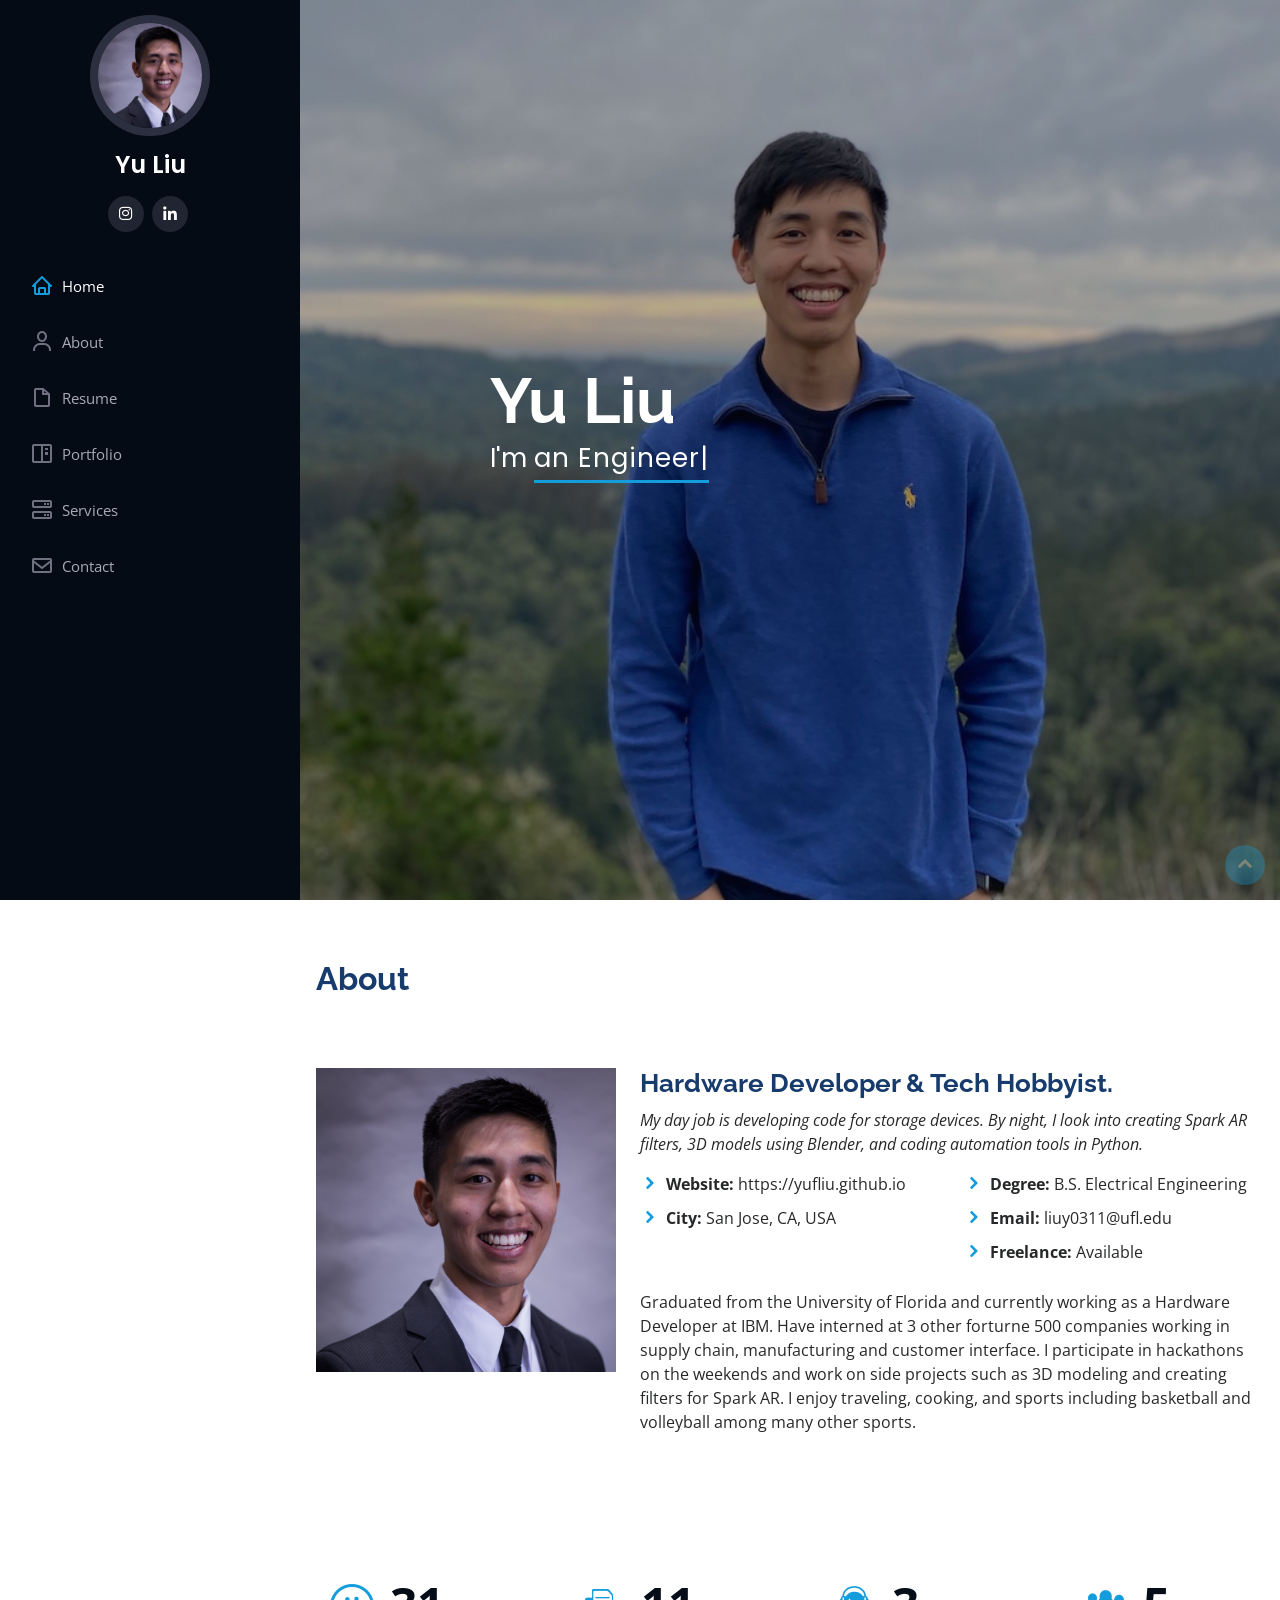
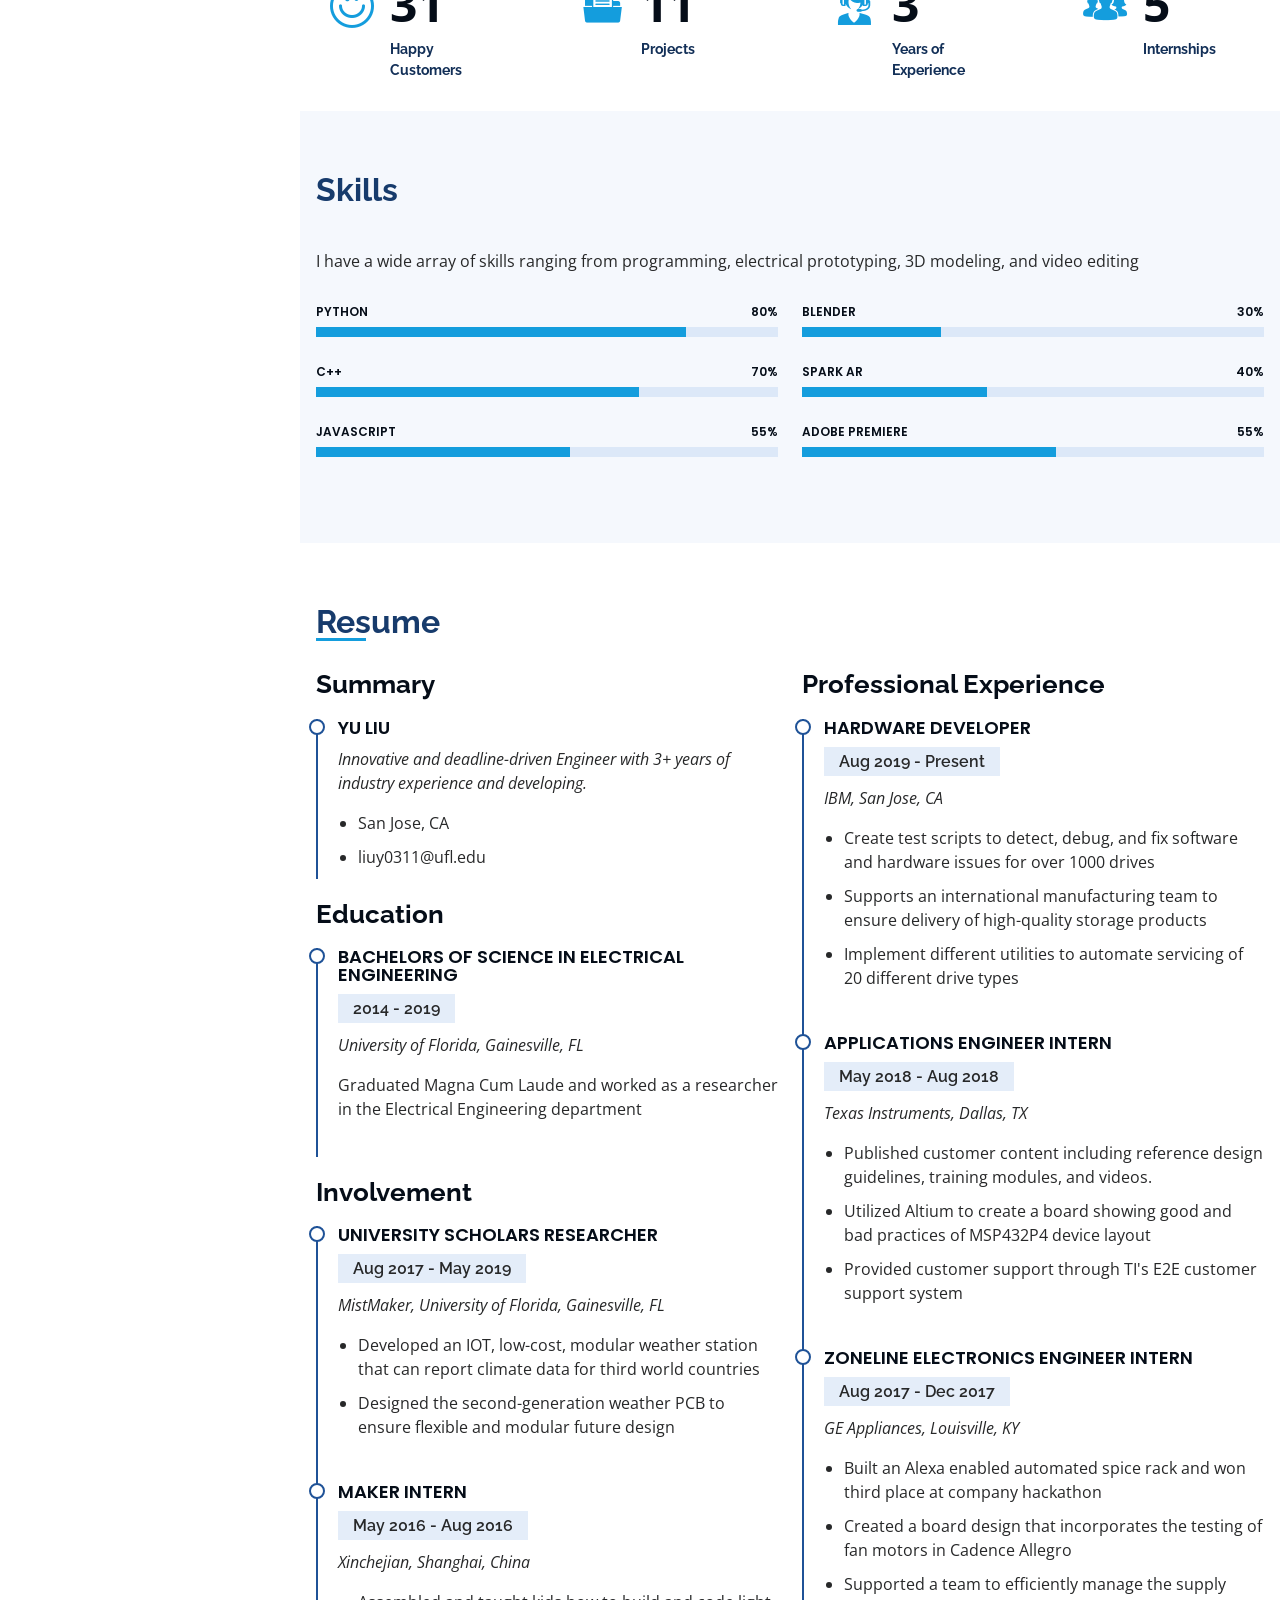
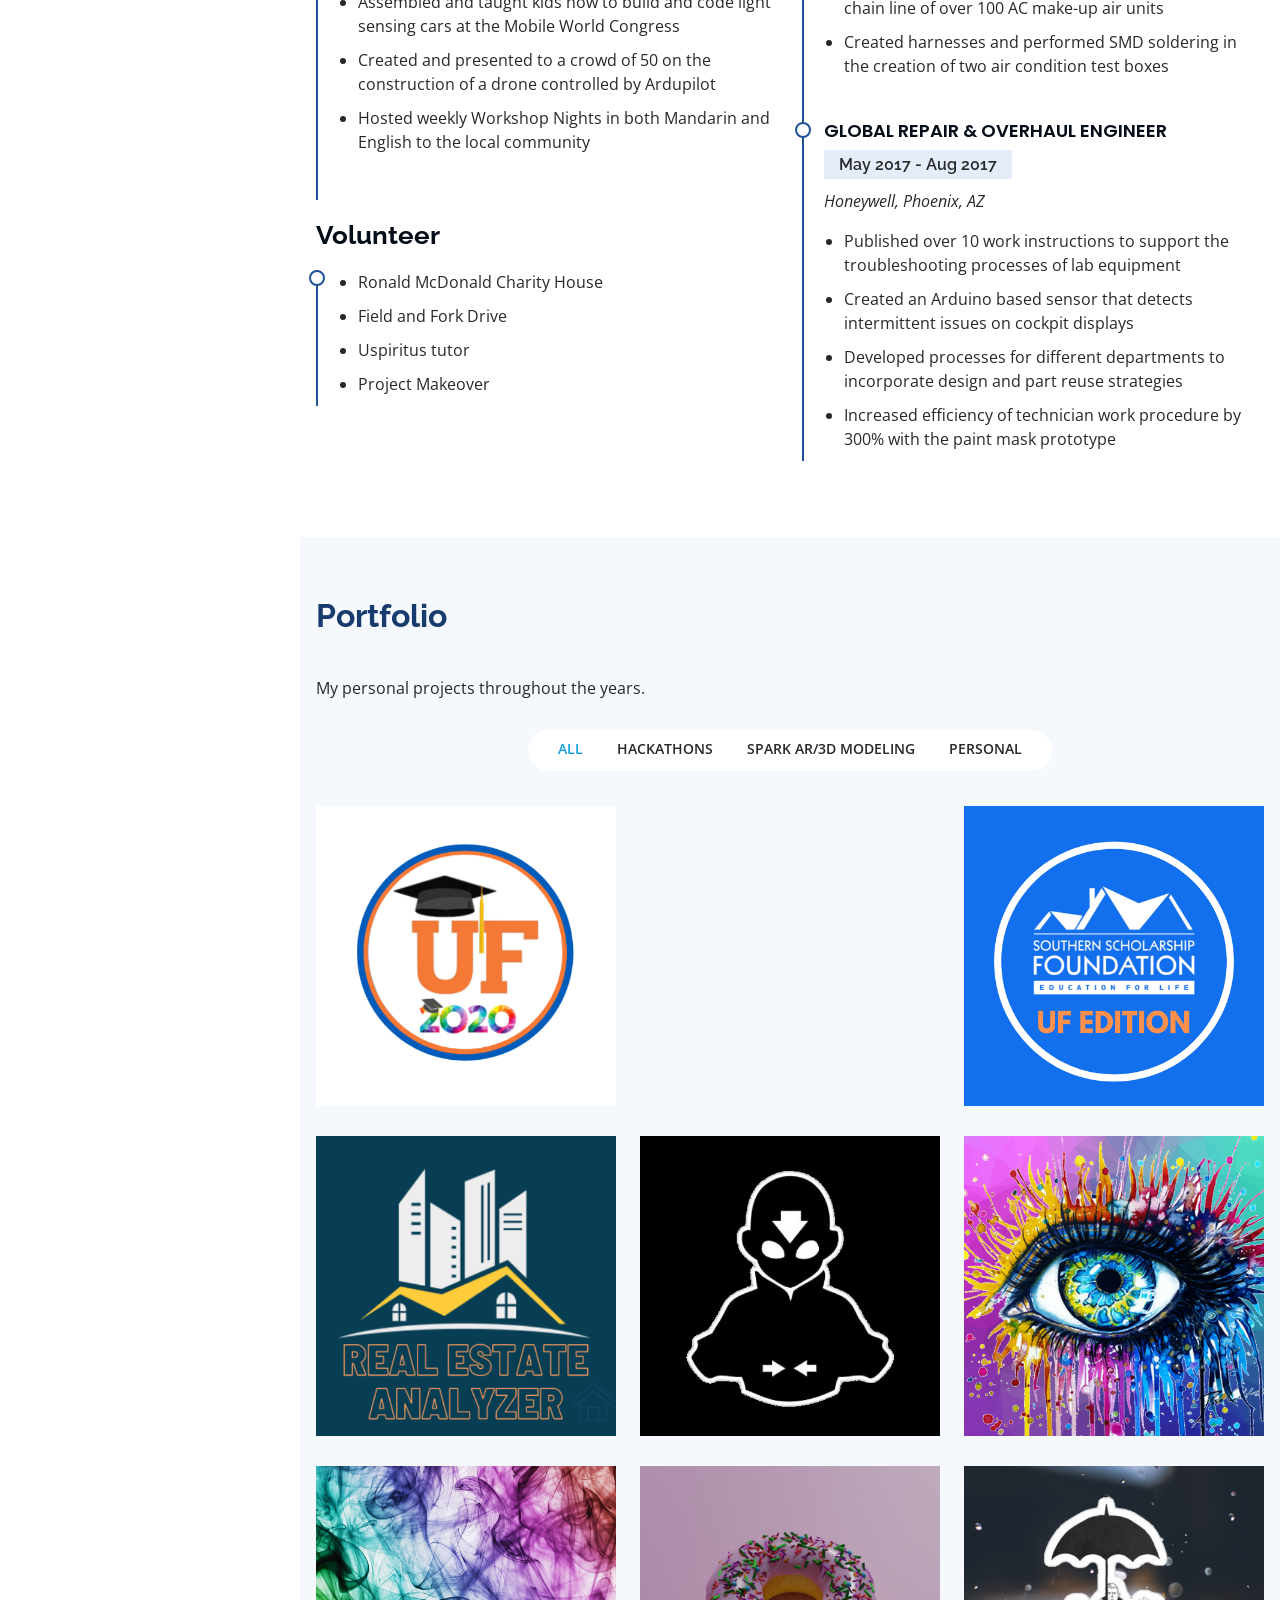
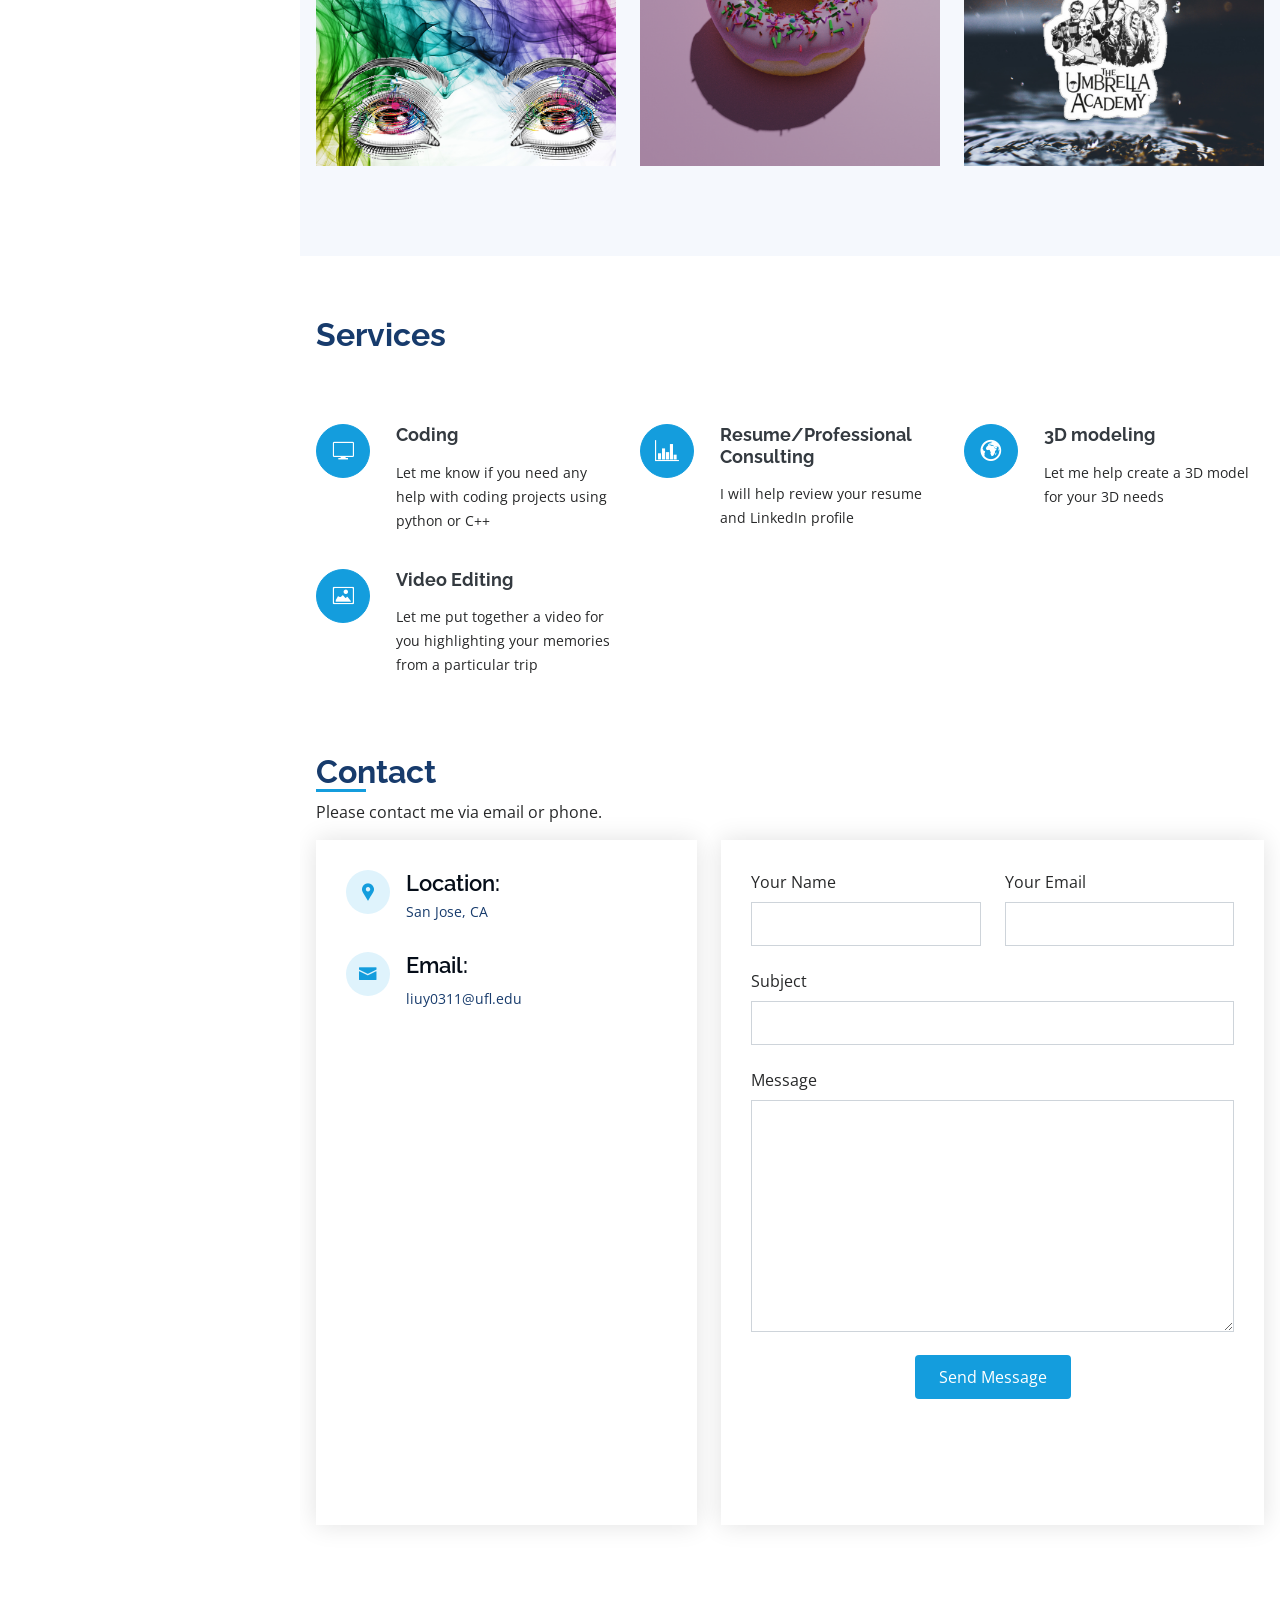
==== index.html @ fcf23d1f "Updated meta descriptions and meta keywords" ====
<!DOCTYPE html>
<html lang="en">

<head>
  <meta charset="utf-8">
  <meta content="width=device-width, initial-scale=1.0" name="viewport">

  <!-- SEO information -->
  <title>Yu Liu - Portfolio</title>
  <meta name="description" content="I am a hardware developer and aspiring software engineer, real estate investor, and tech enthusiast. Skills include Python, C++, BASH and recently started to learn Web Development">
  <meta name="keywords" content="Python, C++, Hardware Engineer, Software Engineer, San Jose, California, Engineer, Web development, Web developer, real estate, data, tech, bash, linux">
  <!-- Google Search Console -->
  <meta name="google-site-verification" content="FSvhJnmnHhLVlrS-sU5gp_Nu5-DS1vtY3kiLKHAo8Dc" />

  <!-- Favicons -->
  <link href="assets/img/favicon.png" rel="icon">
  <link href="assets/img/apple-touch-icon.png" rel="apple-touch-icon">

  <!-- Google Fonts -->
  <link href="https://fonts.googleapis.com/css?family=Open+Sans:300,300i,400,400i,600,600i,700,700i|Raleway:300,300i,400,400i,500,500i,600,600i,700,700i|Poppins:300,300i,400,400i,500,500i,600,600i,700,700i" rel="stylesheet">

  <!-- Vendor CSS Files -->
  <link href="assets/vendor/bootstrap/css/bootstrap.min.css" rel="stylesheet">
  <link href="assets/vendor/icofont/icofont.min.css" rel="stylesheet">
  <link href="assets/vendor/boxicons/css/boxicons.min.css" rel="stylesheet">
  <link href="assets/vendor/venobox/venobox.css" rel="stylesheet">
  <link href="assets/vendor/owl.carousel/assets/owl.carousel.min.css" rel="stylesheet">
  <link href="assets/vendor/aos/aos.css" rel="stylesheet">

  <!-- Template Main CSS File -->
  <link href="assets/css/style.css" rel="stylesheet">

  <!-- =======================================================
  * Template Name: iPortfolio - v2.0.0
  * Template URL: https://bootstrapmade.com/iportfolio-bootstrap-portfolio-websites-template/
  * Author: BootstrapMade.com
  * License: https://bootstrapmade.com/license/
  ======================================================== -->
</head>

<body>

  <!-- ======= Mobile nav toggle button ======= -->
  <button type="button" class="mobile-nav-toggle d-xl-none"><i class="icofont-navigation-menu"></i></button>

  <!-- ======= Header ======= -->
  <header id="header">
    <div class="d-flex flex-column">

      <div class="profile">
        <img src="assets/img/profile-img.jpg" alt="" class="img-fluid rounded-circle">
        <h1 class="text-light"><a href="index.html">Yu Liu</a></h1>
        <div class="social-links mt-3 text-center">
          <!-- <a href="#" class="twitter"><i class="bx bxl-twitter"></i></a>
          <a href="#" class="facebook"><i class="bx bxl-facebook"></i></a> -->
          <a href="https://www.instagram.com/yuf.tech/" class="instagram"><i class="bx bxl-instagram"></i></a>
          <!-- <a href="#" class="google-plus"><i class="bx bxl-skype"></i></a> -->
          <a href="https://www.linkedin.com/in/yufliu/" class="linkedin"><i class="bx bxl-linkedin"></i></a>
        </div>
      </div>

      <nav class="nav-menu">
        <ul>
          <li class="active"><a href="index.html"><i class="bx bx-home"></i> <span>Home</span></a></li>
          <li><a href="#about"><i class="bx bx-user"></i> <span>About</span></a></li>
          <li><a href="#resume"><i class="bx bx-file-blank"></i> <span>Resume</span></a></li>
          <li><a href="#portfolio"><i class="bx bx-book-content"></i> Portfolio</a></li>
          <li><a href="#services"><i class="bx bx-server"></i> Services</a></li>
          <li><a href="#contact"><i class="bx bx-envelope"></i> Contact</a></li>

        </ul>
      </nav><!-- .nav-menu -->
      <button type="button" class="mobile-nav-toggle d-xl-none"><i class="icofont-navigation-menu"></i></button>

    </div>
  </header><!-- End Header -->

  <!-- ======= Hero Section ======= -->
  <section id="hero" class="d-flex flex-column justify-content-center align-items-center">
    <div class="hero-container" data-aos="fade-in">
      <h1>Yu Liu</h1>
      <p>I'm <span class="typed" data-typed-items="an Engineer, a Developer, a Freelancer, a Tech Enthusiast"></span></p>
    </div>
  </section><!-- End Hero -->

  <main id="main">

    <!-- ======= About Section ======= -->
    <section id="about" class="about">
      <div class="container">

        <div class="section-title">
          <h2>About</h2>
          <!-- <p>I am a hardware developer at day and side project enthusiasist at night </p> -->
        </div>

        <div class="row">
          <div class="col-lg-4" data-aos="fade-right">
            <img src="assets/img/profile-img.jpg" class="img-fluid" alt="">
          </div>
          <div class="col-lg-8 pt-4 pt-lg-0 content" data-aos="fade-left">
            <h3>Hardware Developer &amp; Tech Hobbyist.</h3>
            <p class="font-italic">
              My day job is developing code for storage devices. By night, I look into creating Spark AR filters, 3D models using Blender, and coding automation tools in Python.
            </p>
            <div class="row">
              <div class="col-lg-6">
                <ul>
                  <!-- <li><i class="icofont-rounded-right"></i> <strong>Birthday:</strong> 1 March 1996</li> -->
                  <li><i class="icofont-rounded-right"></i> <strong>Website:</strong> https://yufliu.github.io</li>
<!--                   <li><i class="icofont-rounded-right"></i> <strong>Phone:</strong> +1646 389 4834</li> -->
                  <li><i class="icofont-rounded-right"></i> <strong>City:</strong> San Jose, CA, USA</li>
                </ul>
              </div>
              <div class="col-lg-6">
                <ul>
                  <!-- <li><i class="icofont-rounded-right"></i> <strong>Age:</strong> 24</li> -->
                  <li><i class="icofont-rounded-right"></i> <strong>Degree:</strong> B.S. Electrical Engineering</li>
                  <li><i class="icofont-rounded-right"></i> <strong>Email:</strong> liuy0311@ufl.edu</li>
                  <li><i class="icofont-rounded-right"></i> <strong>Freelance:</strong> Available</li>
                </ul>
              </div>
            </div>
            <p>
                Graduated from the University of Florida and currently working as a Hardware Developer at IBM.
                Have interned at 3 other forturne 500 companies working in supply chain, manufacturing and customer interface.
                I participate in hackathons on the weekends and work on side projects such as 3D modeling and creating filters for Spark AR.
                I enjoy traveling, cooking, and sports including basketball and volleyball among many other sports.
          </div>
        </div>

      </div>
    </section><!-- End About Section -->

    <!-- ======= Facts Section ======= -->
    <section id="facts" class="facts">
      <!-- <div class="container"> -->

        <!-- <div class="section-title">
          <h2>Facts</h2>
          <p>Graduated from the University of Florida and currently working as a Hardware Developer at IBM.
              Have interned at 3 other forturne 500 companies working with supply chain, manufacturing and customer interface</p>
        </div> -->

        <div class="row no-gutters">

          <div class="col-lg-3 col-md-6 d-md-flex align-items-md-stretch" data-aos="fade-up">
            <div class="count-box">
              <i class="icofont-simple-smile"></i>
              <span data-toggle="counter-up">32</span>
              <p><strong>Happy Customers</strong></p>
            </div>
          </div>

          <div class="col-lg-3 col-md-6 d-md-flex align-items-md-stretch" data-aos="fade-up" data-aos-delay="100">
            <div class="count-box">
              <i class="icofont-document-folder"></i>
              <span data-toggle="counter-up">11</span>
              <p><strong>Projects</strong></p>
            </div>
          </div>

          <div class="col-lg-3 col-md-6 d-md-flex align-items-md-stretch" data-aos="fade-up" data-aos-delay="200">
            <div class="count-box">
              <i class="icofont-live-support"></i>
              <span data-toggle="counter-up">3</span>
              <p><strong>Years of Experience</strong></p>
            </div>
          </div>

          <div class="col-lg-3 col-md-6 d-md-flex align-items-md-stretch" data-aos="fade-up" data-aos-delay="300">
            <div class="count-box">
              <i class="icofont-users-alt-5"></i>
              <span data-toggle="counter-up">5</span>
              <p><strong>Internships</strong></p>
            </div>
          </div>

        </div>

      </div>
    </section><!-- End Facts Section -->

    <!-- ======= Skills Section ======= -->
    <section id="skills" class="skills section-bg">
      <div class="container">

        <div class="section-title">
          <h2>Skills</h2>
          <p>I have a wide array of skills ranging from programming, electrical prototyping, 3D modeling, and video editing</p>
        </div>

        <div class="row skills-content">

          <div class="col-lg-6" data-aos="fade-up">

            <div class="progress">
              <span class="skill">Python <i class="val">80%</i></span>
              <div class="progress-bar-wrap">
                <div class="progress-bar" role="progressbar" aria-valuenow="80" aria-valuemin="0" aria-valuemax="100"></div>
              </div>
            </div>

            <div class="progress">
              <span class="skill">C++ <i class="val">70%</i></span>
              <div class="progress-bar-wrap">
                <div class="progress-bar" role="progressbar" aria-valuenow="70" aria-valuemin="0" aria-valuemax="100"></div>
              </div>
            </div>

            <div class="progress">
              <span class="skill">JavaScript <i class="val">55%</i></span>
              <div class="progress-bar-wrap">
                <div class="progress-bar" role="progressbar" aria-valuenow="55" aria-valuemin="0" aria-valuemax="100"></div>
              </div>
            </div>

          </div>

          <div class="col-lg-6" data-aos="fade-up" data-aos-delay="100">

            <div class="progress">
              <span class="skill">Blender <i class="val">30%</i></span>
              <div class="progress-bar-wrap">
                <div class="progress-bar" role="progressbar" aria-valuenow="30" aria-valuemin="0" aria-valuemax="100"></div>
              </div>
            </div>

            <div class="progress">
              <span class="skill">Spark AR <i class="val">40%</i></span>
              <div class="progress-bar-wrap">
                <div class="progress-bar" role="progressbar" aria-valuenow="40" aria-valuemin="0" aria-valuemax="100"></div>
              </div>
            </div>

            <div class="progress">
              <span class="skill"> Adobe Premiere <i class="val">55%</i></span>
              <div class="progress-bar-wrap">
                <div class="progress-bar" role="progressbar" aria-valuenow="55" aria-valuemin="0" aria-valuemax="100"></div>
              </div>
            </div>

          </div>

        </div>

      </div>
    </section><!-- End Skills Section -->

    <!-- ======= Resume Section ======= -->
    <section id="resume" class="resume">
      <div class="container">

        <div class="section-title2">
          <h2>Resume</h2>
          <!-- <p>Magnam dolores commodi suscipit. Necessitatibus eius consequatur ex aliquid fuga eum quidem. Sit sint consectetur velit. Quisquam quos quisquam cupiditate. Et nemo qui impedit suscipit alias ea. Quia fugiat sit in iste officiis commodi quidem hic quas.</p> -->
        </div>

        <div class="row">
          <div class="col-lg-6" data-aos="fade-up">
            <h3 class="resume-title">Summary</h3>
            <div class="resume-item pb-0">
              <h4>Yu Liu</h4>
              <p><em>Innovative and deadline-driven Engineer with 3+ years of industry experience  and developing.</em></p>
              <ul>
                <li>San Jose, CA</li>
<!--                 <li>(646) 389 4834</li> -->
                <li>liuy0311@ufl.edu</li>
              </ul>
            </div>

            <h3 class="resume-title">Education</h3>
            <div class="resume-item">
              <h4>Bachelors of Science in Electrical Engineering</h4>
              <h5>2014 - 2019</h5>
              <p><em>University of Florida, Gainesville, FL</em></p>
              <p> Graduated Magna Cum Laude and worked as a researcher in the Electrical Engineering department</p>
            </div>
            <h3 class="resume-title">Involvement</h3>
            <div class="resume-item">
              <h4>University Scholars Researcher</h4>
              <h5>Aug 2017 - May 2019</h5>
              <p><em>MistMaker, University of Florida, Gainesville, FL</em></p>
              <ul>
                <li>Developed an IOT, low-cost, modular weather station that can report climate data for third world countries</li>
                <li>Designed the second-generation weather PCB to ensure flexible and modular future design</li>
            </div>
            <div class="resume-item">
              <h4>Maker Intern</h4>
              <h5>May 2016 - Aug 2016</h5>
              <p><em>Xinchejian, Shanghai, China</em></p>
              <ul>
                <li>Assembled and taught kids how to build and code light sensing cars at the Mobile World Congress</li>
                <li>Created and presented to a crowd of 50 on the construction of a drone controlled by Ardupilot</li>
                <li>Hosted weekly Workshop Nights in both Mandarin and English to the local community</li>
            </div>
            <h3 class="resume-title">Volunteer</h3>
            <div class="resume-item">
            <ul>
              <li>Ronald McDonald Charity House</li>
              <li>Field and Fork Drive</li>
              <li>Uspiritus tutor</li>
              <li>Project Makeover</li>
            </ul>
            </div>
            <!-- <div class="resume-item">
              <h4>Bachelor of Fine Arts &amp; Graphic Design</h4>
              <h5>2010 - 2014</h5>
              <p><em>Rochester Institute of Technology, Rochester, NY</em></p>
              <p>Quia nobis sequi est occaecati aut. Repudiandae et iusto quae reiciendis et quis Eius vel ratione eius unde vitae rerum voluptates asperiores voluptatem Earum molestiae consequatur neque etlon sader mart dila</p>
            </div> -->
          </div>
          <div class="col-lg-6" data-aos="fade-up" data-aos-delay="100">
            <h3 class="resume-title">Professional Experience</h3>
            <div class="resume-item">
              <h4>Hardware Developer</h4>
              <h5>Aug 2019 - Present</h5>
              <p><em>IBM, San Jose, CA </em></p>
              <ul>
                <li>Create test scripts to detect, debug, and fix software and hardware issues for over 1000 drives</li>
                <li>Supports an international manufacturing team to ensure delivery of high-quality storage products </li>
                <li>Implement different utilities to automate servicing of 20 different drive types</li>
                <!-- <li>Oversee the efficient use of production project budgets ranging from $2,000 - $25,000</li> -->
              </ul>
            </div>

            <div class="resume-item">
              <h4>Applications Engineer Intern</h4>
              <h5>May 2018 - Aug 2018</h5>
              <p><em>Texas Instruments, Dallas, TX</em></p>
              <ul>
                <li>Published customer content including reference design guidelines, training modules, and videos.</li>
                <li>Utilized Altium to create a board showing good and bad practices of MSP432P4 device layout</li>
                <li>Provided customer support through TI's E2E customer support system</li>
                <!-- <li>Created 4+ design presentations and proposals a month for clients and account managers</li> -->
              </ul>
            </div>

            <div class="resume-item">
              <h4>Zoneline Electronics Engineer Intern</h4>
              <h5>Aug 2017 - Dec 2017</h5>
              <p><em>GE Appliances, Louisville, KY </em></p>
              <ul>
                <li>Built an Alexa enabled automated spice rack and won third place at company hackathon</li>
                <li>Created a board design that incorporates the testing of fan motors in Cadence Allegro</li>
                <li>Supported a team to efficiently manage the supply chain line of over 100 AC make-up air units</li>
                <li>Created harnesses and performed SMD soldering in the creation of two air condition test boxes</li>
              </ul>
            </div>

            <div class="resume-item">
              <h4>Global Repair & Overhaul Engineer</h4>
              <h5>May 2017 - Aug 2017</h5>
              <p><em>Honeywell, Phoenix, AZ </em></p>
              <ul>
                <li>Published over 10 work instructions to support the troubleshooting processes of lab equipment</li>
                <li>Created an Arduino based sensor that detects intermittent issues on cockpit displays </li>
                <li>Developed processes for different departments to incorporate design and part reuse strategies</li>
                <li>Increased efficiency of technician work procedure by 300% with the paint mask prototype</li>
              </ul>
            </div>

          </div>
        </div>

      </div>
    </section><!-- End Resume Section -->

    <!-- ======= Portfolio Section ======= -->
    <section id="portfolio" class="portfolio section-bg">
      <div class="container">

        <div class="section-title">
          <h2>Portfolio</h2>
          <p>My personal projects throughout the years.</p>
        </div>

        <div class="row" data-aos="fade-up">
          <div class="col-lg-12 d-flex justify-content-center">
            <ul id="portfolio-flters">
              <li data-filter="*" class="filter-active">All</li>
              <li data-filter=".filter-hackathons">Hackathons</li>
              <li data-filter=".filter-sparkar">Spark AR/3D Modeling</li>
              <li data-filter=".filter-personal">Personal</li>
            </ul>
          </div>
        </div>

        <div class="row portfolio-container" data-aos="fade-up" data-aos-delay="100">

          <div class="col-lg-4 col-md-6 portfolio-item filter-sparkar">
            <div class="portfolio-wrap">
              <img src="assets/img/portfolio/portfolio-1.jpg" class="img-fluid" alt="">
              <div class="portfolio-links">
                <a href="assets/img/portfolio/portfolio-1.jpg" data-gall="portfolioGallery" class="venobox" title="App 1"><i class="bx bx-plus"></i></a>
                <a href="https://devpost.com/software/uf-2020-filter" title="More Details"><i class="bx bx-link"></i></a>
              </div>
            </div>
          </div>

          <div class="col-lg-4 col-md-6 portfolio-item filter-hackathons">
            <div class="portfolio-wrap">
              <img src="assets/img/portfolio/portfolio-2.mp4" class="img-fluid" alt="">
              <div class="portfolio-links">
                <a href="assets/img/portfolio/portfolio-2.mp4" data-gall="portfolioGallery" class="venobox" title="Web 3"><i class="bx bx-plus"></i></a>
                <a href="https://devpost.com/software/the-myomobile" title="More Details"><i class="bx bx-link"></i></a>
                <!-- <a href="portfolio-details.html" title="More Details"><i class="bx bx-link"></i></a> -->
              </div>
            </div>
          </div>
                <!--SSF  -->
          <div class="col-lg-4 col-md-6 portfolio-item filter-sparkar">
            <div class="portfolio-wrap">
              <img src="assets/img/portfolio/portfolio-3.jpg" class="img-fluid" alt="">
              <div class="portfolio-links">
                <a href="assets/img/portfolio/portfolio-3.jpg" data-gall="portfolioGallery" class="venobox" title="App 2"><i class="bx bx-plus"></i></a>
                <a href="https://www.instagram.com/ar/895395790985126/" title="More Details"><i class="bx bx-link"></i></a>
              </div>
            </div>
          </div>
            <!-- Real Estate Analyzer  -->
          <div class="col-lg-4 col-md-6 portfolio-item filter-personal">
            <div class="portfolio-wrap">
              <img src="assets/img/portfolio/portfolio-4.jpg" class="img-fluid" alt="">
              <div class="portfolio-links">
                <a href="assets/img/portfolio/portfolio-4.jpg" data-gall="portfolioGallery" class="venobox" title="Card 2"><i class="bx bx-plus"></i></a>
                <a href="https://devpost.com/software/real-estate-analyzer" title="More Details"><i class="bx bx-link"></i></a>
              </div>
            </div>
          </div>
            <!-- avatar -->
          <div class="col-lg-4 col-md-6 portfolio-item filter-sparkar">
            <div class="portfolio-wrap">
              <img src="assets/img/portfolio/portfolio-5.jpg" class="img-fluid" alt="">
              <div class="portfolio-links">
                <a href="assets/img/portfolio/portfolio-5.jpg" data-gall="portfolioGallery" class="venobox" title="Web 2"><i class="bx bx-plus"></i></a>
                <a href="https://www.instagram.com/ar/2711209032431202/" title="More Details"><i class="bx bx-link"></i></a>
              </div>
            </div>
          </div>
            <!-- eye color changer -->
          <div class="col-lg-4 col-md-6 portfolio-item filter-sparkar">
            <div class="portfolio-wrap">
              <img src="assets/img/portfolio/portfolio-6.jpg" class="img-fluid" alt="">
              <div class="portfolio-links">
                <a href="assets/img/portfolio/portfolio-6.jpg" data-gall="portfolioGallery" class="venobox" title="App 3"><i class="bx bx-plus"></i></a>
                <a href="https://www.instagram.com/ar/3190936707634711/" title="More Details"><i class="bx bx-link"></i></a>
              </div>
            </div>
          </div>
            <!--  eye music -->
          <div class="col-lg-4 col-md-6 portfolio-item filter-sparkar">
            <div class="portfolio-wrap">
              <img src="assets/img/portfolio/portfolio-7.jpg" class="img-fluid" alt="">
              <div class="portfolio-links">
                <a href="assets/img/portfolio/portfolio-7.jpg" data-gall="portfolioGallery" class="venobox" title="Card 1"><i class="bx bx-plus"></i></a>
                <a href="https://www.instagram.com/ar/282387836340674/" title="More Details"><i class="bx bx-link"></i></a>
              </div>
            </div>
          </div>
            <!-- Donut -->
          <div class="col-lg-4 col-md-6 portfolio-item filter-sparkar">
            <div class="portfolio-wrap">
              <img src="assets/img/portfolio/portfolio-8.jpg" class="img-fluid" alt="">
              <div class="portfolio-links">
                <a href="assets/img/portfolio/portfolio-8.jpg" data-gall="portfolioGallery" class="venobox" title="Card 3"><i class="bx bx-plus"></i></a>
                <a href="https://www.instagram.com/ar/901051360419496/" title="More Details"><i class="bx bx-link"></i></a>
              </div>
            </div>
          </div>
            <!-- Umbrella Academy -->
          <div class="col-lg-4 col-md-6 portfolio-item filter-sparkar">
            <div class="portfolio-wrap">
              <img src="assets/img/portfolio/portfolio-9.jpg" class="img-fluid" alt="">
              <div class="portfolio-links">
                <a href="assets/img/portfolio/portfolio-9.jpg" data-gall="portfolioGallery" class="venobox" title="Web 3"><i class="bx bx-plus"></i></a>
                <a href="https://www.instagram.com/ar/2703799226565178/" title="More Details"><i class="bx bx-link"></i></a>
              </div>
            </div>
          </div>

        </div>

      </div>
    </section><!-- End Portfolio Section -->

    <!-- ======= Services Section ======= -->
    <section id="services" class="services">
      <div class="container">

        <div class="section-title">
          <h2>Services</h2>
          <!-- <p>Magnam dolores commodi suscipit. Necessitatibus eius consequatur ex aliquid fuga eum quidem. Sit sint consectetur velit. Quisquam quos quisquam cupiditate. Et nemo qui impedit suscipit alias ea. Quia fugiat sit in iste officiis commodi quidem hic quas.</p> -->
        </div>

        <div class="row">
          <div class="col-lg-4 col-md-6 icon-box" data-aos="fade-up">
            <div class="icon"><i class="icofont-computer"></i></div>
            <h4 class="title"><a href="">Coding</a></h4>
            <p class="description">Let me know if you need any help with coding projects using python or C++</p>
          </div>
          <div class="col-lg-4 col-md-6 icon-box" data-aos="fade-up" data-aos-delay="100">
            <div class="icon"><i class="icofont-chart-bar-graph"></i></div>
            <h4 class="title"><a href="">Resume/Professional Consulting</a></h4>
            <p class="description">I will help review your resume and LinkedIn profile</p>
          </div>
          <div class="col-lg-4 col-md-6 icon-box2" data-aos="fade-up" data-aos-delay="200">
            <div class="icon"><i class="icofont-earth"></i></div>
            <h4 class="title"><a href="">3D modeling</a></h4>
            <p class="description">Let me help create a 3D model for your 3D needs</p>
          </div>
          <div class="col-lg-4 col-md-6 icon-box2" data-aos="fade-up" data-aos-delay="300">
            <div class="icon"><i class="icofont-image"></i></div>
            <h4 class="title"><a href="">Video Editing</a></h4>
            <p class="description">Let me put together a video for you highlighting your memories from a particular trip</p>
          </div>
          <!-- <div class="col-lg-4 col-md-6 icon-box" data-aos="fade-up" data-aos-delay="400">
            <div class="icon"><i class="icofont-settings"></i></div>
            <h4 class="title"><a href="">Nemo Enim</a></h4>
            <p class="description">At vero eos et accusamus et iusto odio dignissimos ducimus qui blanditiis praesentium voluptatum deleniti atque</p>
          </div>
          <div class="col-lg-4 col-md-6 icon-box" data-aos="fade-up" data-aos-delay="500">
            <div class="icon"><i class="icofont-tasks-alt"></i></div>
            <h4 class="title"><a href="">Eiusmod Tempor</a></h4>
            <p class="description">Et harum quidem rerum facilis est et expedita distinctio. Nam libero tempore, cum soluta nobis est eligendi</p>
          </div>
        </div> -->

      </div>
    </section><!-- End Services Section -->

    <!-- ======= Testimonials Section ======= -->
    <!-- <section id="testimonials" class="testimonials section-bg">
      <div class="container">

        <div class="section-title">
          <h2>Testimonials</h2>
          <p>Magnam dolores commodi suscipit. Necessitatibus eius consequatur ex aliquid fuga eum quidem. Sit sint consectetur velit. Quisquam quos quisquam cupiditate. Et nemo qui impedit suscipit alias ea. Quia fugiat sit in iste officiis commodi quidem hic quas.</p>
        </div>

        <div class="owl-carousel testimonials-carousel">

          <div class="testimonial-item" data-aos="fade-up">
            <p>
              <i class="bx bxs-quote-alt-left quote-icon-left"></i>
              Proin iaculis purus consequat sem cure digni ssim donec porttitora entum suscipit rhoncus. Accusantium quam, ultricies eget id, aliquam eget nibh et. Maecen aliquam, risus at semper.
              <i class="bx bxs-quote-alt-right quote-icon-right"></i>
            </p>
            <img src="assets/img/testimonials/testimonials-1.jpg" class="testimonial-img" alt="">
            <h3>Saul Goodman</h3>
            <h4>Ceo &amp; Founder</h4>
          </div>

          <div class="testimonial-item" data-aos="fade-up" data-aos-delay="100">
            <p>
              <i class="bx bxs-quote-alt-left quote-icon-left"></i>
              Export tempor illum tamen malis malis eram quae irure esse labore quem cillum quid cillum eram malis quorum velit fore eram velit sunt aliqua noster fugiat irure amet legam anim culpa.
              <i class="bx bxs-quote-alt-right quote-icon-right"></i>
            </p>
            <img src="assets/img/testimonials/testimonials-2.jpg" class="testimonial-img" alt="">
            <h3>Sara Wilsson</h3>
            <h4>Designer</h4>
          </div>

          <div class="testimonial-item" data-aos="fade-up" data-aos-delay="200">
            <p>
              <i class="bx bxs-quote-alt-left quote-icon-left"></i>
              Enim nisi quem export duis labore cillum quae magna enim sint quorum nulla quem veniam duis minim tempor labore quem eram duis noster aute amet eram fore quis sint minim.
              <i class="bx bxs-quote-alt-right quote-icon-right"></i>
            </p>
            <img src="assets/img/testimonials/testimonials-3.jpg" class="testimonial-img" alt="">
            <h3>Jena Karlis</h3>
            <h4>Store Owner</h4>
          </div>

          <div class="testimonial-item" data-aos="fade-up" data-aos-delay="300">
            <p>
              <i class="bx bxs-quote-alt-left quote-icon-left"></i>
              Fugiat enim eram quae cillum dolore dolor amet nulla culpa multos export minim fugiat minim velit minim dolor enim duis veniam ipsum anim magna sunt elit fore quem dolore labore illum veniam.
              <i class="bx bxs-quote-alt-right quote-icon-right"></i>
            </p>
            <img src="assets/img/testimonials/testimonials-4.jpg" class="testimonial-img" alt="">
            <h3>Matt Brandon</h3>
            <h4>Freelancer</h4>
          </div>

          <div class="testimonial-item" data-aos="fade-up" data-aos-delay="400">
            <p>
              <i class="bx bxs-quote-alt-left quote-icon-left"></i>
              Quis quorum aliqua sint quem legam fore sunt eram irure aliqua veniam tempor noster veniam enim culpa labore duis sunt culpa nulla illum cillum fugiat legam esse veniam culpa fore nisi cillum quid.
              <i class="bx bxs-quote-alt-right quote-icon-right"></i>
            </p>
            <img src="assets/img/testimonials/testimonials-5.jpg" class="testimonial-img" alt="">
            <h3>John Larson</h3>
            <h4>Entrepreneur</h4>
          </div>

        </div>

      </div>
  </section><!  End Testimonials Section -->
    <!-- ======= Contact Section ======= -->
    <section id="contact" class="contact">
      <div class="container">

        <div class="section-title2">
          <h2>Contact</h2>
          <p>Please contact me via email or phone.</p>
        </div>

        <div class="row" data-aos="fade-in">

          <div class="col-lg-5 d-flex align-items-stretch">
            <div class="info">
              <div class="address">
                <i class="icofont-google-map"></i>
                <h4>Location:</h4>
                <p>San Jose, CA</p>
              </div>

              <div class="email">
                <i class="icofont-envelope"></i>
                <h4>Email:</h4>
                <p>liuy0311@ufl.edu</p>
              </div>

                <!-- Taken out because I dont want my phone number in here -->
              <!-- <div class="phone">
                <i class="icofont-phone"></i>
                <h4>Text:</h4> -->
                    <!--<p>+1 646 389 4834</p> -->
              <!-- </div> -->

              <!-- <iframe src="https://www.google.com/maps/embed?pb=!1m14!1m8!1m3!1d12097.433213460943!2d-74.0062269!3d40.7101282!3m2!1i1024!2i768!4f13.1!3m3!1m2!1s0x0%3A0xb89d1fe6bc499443!2sDowntown+Conference+Center!5e0!3m2!1smk!2sbg!4v1539943755621" frameborder="0" style="border:0; width: 100%; height: 290px;" allowfullscreen></iframe> -->
              <!-- <iframe src="https://www.google.com/maps/place/Zenon+%26+Marilyn+Hansen+Scholarship+House,+1065+SW+9th+St,+Gainesville,+FL+32601/data=!4m2!3m1!1s0x88e8a3973d402237:0xd9ed907c43f3fdc0?sa=X&ved=2ahUKEwjN5Zi-5tXrAhUMFzQIHdPsBXEQ8gEwAHoECAsQAQ" frameborder="0" style="border:0; width: 100%; height: 290px;" allowfullscreen></iframe> -->
                <!-- <iframe src="https://www.google.com/maps/embed?pb=!1m18!1m12!1m3!1d3467.713394196958!2d-82.3346456848943!3d29.64106638203085!2m3!1f0!2f0!3f0!3m2!1i1024!2i768!4f13.1!3m3!1m2!1s0x88e8a3973d402237%3A0xd9ed907c43f3fdc0!2sZenon%20%26%20Marilyn%20Hansen%20Scholarship%20House%2C%201065%20SW%209th%20St%2C%20Gainesville%2C%20FL%2032601!5e0!3m2!1sen!2sus!4v1599439026875!5m2!1sen!2sus" width=100% height="450" frameborder="0" style="border:0;" allowfullscreen="" aria-hidden="false" tabindex="0"></iframe> -->
                <iframe src="https://www.google.com/maps/embed?pb=!1m18!1m12!1m3!1d146885.43109246477!2d-121.96354596065802!3d37.35180390985464!2m3!1f0!2f0!3f0!3m2!1i1024!2i768!4f13.1!3m3!1m2!1s0x808fcae48af93ff5%3A0xb99d8c0aca9f717b!2sSan%20Jose%2C%20CA!5e0!3m2!1sen!2sus!4v1599529922522!5m2!1sen!2sus" width=100%; height="450" frameborder="0" style="border:0;" allowfullscreen="" aria-hidden="false" tabindex="0"></iframe>
                <!-- <iframe src="https://www.google.com/maps/embed?pb=!1m18!1m12!1m3!1d406264.45152621047!2d-122.09759927355127!3d37.29653146797469!2m3!1f0!2f0!3f0!3m2!1i1024!2i768!4f13.1!3m3!1m2!1s0x808fcae48af93ff5%3A0xb99d8c0aca9f717b!2sSan%20Jose%2C%20CA!5e0!3m2!1sen!2sus!4v1599529683935!5m2!1sen!2sus" width=100%; height="300" frameborder="0" style="border:0;" allowfullscreen="" aria-hidden="false" tabindex="0"></iframe> -->
            </div>

          </div>

<!-- START OF E-MAIL CONTACT FORM -->
          <div class="col-lg-7 mt-5 mt-lg-0 d-flex align-items-stretch">
            <form action="https://formspree.io/f/mqkgqvve" method="POST" class="php-email-form">
              <div class="row">
                <div class="form-group col-md-6">
                  <label for="name">Your Name</label>
                  <input type="text" name="name" class="form-control" id="name" data-rule="minlen:4" data-msg="Please enter at least 4 chars" />
                  <div class="validate"></div>
                </div>
                <div class="form-group col-md-6">
                  <label for="name">Your Email</label>
                  <input type="email" class="form-control" name="_replyto_" id="email" data-rule="email" data-msg="Please enter a valid email" />
                  <div class="validate"></div>
                </div>
              </div>
              <div class="form-group">
                <label for="name">Subject</label>
                <input type="text" class="form-control" name="subject" id="subject" data-rule="minlen:4" data-msg="Please enter at least 8 chars of subject" />
                <div class="validate"></div>
              </div>
              <div class="form-group">
                <label for="name">Message</label>
                <textarea class="form-control" name="message" rows="10" data-rule="required" data-msg="Please write something for us"></textarea>
                <div class="validate"></div>
              </div>
              <!-- <div class="mb-3">
                <div class="loading">Loading</div>
                <div class="error-message"></div>
                <div class="sent-message">Your message has been sent. Thank you!</div>
              </div> -->
              <div class="text-center"><button type="submit">Send Message</button></div>
            </form>
          </div>

          <!-- modify this form HTML and place wherever you want your form -->

<!-- <form
  action="https://formspree.io/f/mqkgqvve"
  method="POST"
>
  <label>
    Your email:
    <input type="text" name="_replyto">
  </label>
  <label>
    Your message:
    <textarea name="message"></textarea>
  </label>

  <button type="submit">Send</button>
</form> -->
           <!-- END OF E-MAIL CONTACT FORM -->

        </div>

      </div>
    </section><!-- End Contact Section -->

  </main><!-- End #main -->

  <!-- ======= Footer ======= -->
  <footer id="footer">
    <div class="container">
      <div class="copyright">
          <!-- Took out the copyright and credits -->
        <!-- &copy; Copyright <strong><span>iPortfolio</span></strong> -->
      </div>
      <div class="credits">
        <!-- All the links in the footer should remain intact. -->
        <!-- You can delete the links only if you purchased the pro version. -->
        <!-- Licensing information: https://bootstrapmade.com/license/ -->
        <!-- Purchase the pro version with working PHP/AJAX contact form: https://bootstrapmade.com/iportfolio-bootstrap-portfolio-websites-template/ -->
        <!-- Designed by <a href="https://bootstrapmade.com/">BootstrapMade</a> -->
      </div>
    </div>
  </footer><!-- End  Footer -->

  <a href="#" class="back-to-top"><i class="icofont-simple-up"></i></a>

  <!-- Vendor JS Files -->
  <script src="assets/vendor/jquery/jquery.min.js"></script>
  <script src="assets/vendor/bootstrap/js/bootstrap.bundle.min.js"></script>
  <script src="assets/vendor/jquery.easing/jquery.easing.min.js"></script>
  <script src="assets/vendor/php-email-form/validate.js"></script>
  <script src="assets/vendor/waypoints/jquery.waypoints.min.js"></script>
  <script src="assets/vendor/counterup/counterup.min.js"></script>
  <script src="assets/vendor/isotope-layout/isotope.pkgd.min.js"></script>
  <script src="assets/vendor/venobox/venobox.min.js"></script>
  <script src="assets/vendor/owl.carousel/owl.carousel.min.js"></script>
  <script src="assets/vendor/typed.js/typed.min.js"></script>
  <script src="assets/vendor/aos/aos.js"></script>
  <script src="form.js"></script>

  <!-- Template Main JS File -->
  <script src="assets/js/main.js"></script>

</body>

</html>
---- assets/css/style.css ----
/**
* Template Name: iPortfolio - v2.0.0
* Template URL: https://bootstrapmade.com/iportfolio-bootstrap-portfolio-websites-template/
* Author: BootstrapMade.com
* License: https://bootstrapmade.com/license/
*/

/*--------------------------------------------------------------
# General
--------------------------------------------------------------*/
body {
  font-family: "Open Sans", sans-serif;
  color: #272829;
}

a {
  color: #149ddd;
  text-decoration: none;
}

a:hover {
  color: #37b3ed;
  text-decoration: none;
}

h1, h2, h3, h4, h5, h6 {
  font-family: "Raleway", sans-serif;
}

/*--------------------------------------------------------------
# Back to top button
--------------------------------------------------------------*/
.back-to-top {
  position: fixed;
  display: none;
  width: 40px;
  height: 40px;
  border-radius: 50px;
  right: 15px;
  bottom: 15px;
  background: #149ddd;
  color: #fff;
  transition: display 0.5s ease-in-out;
  z-index: 99999;
}

.back-to-top i {
  font-size: 24px;
  position: absolute;
  top: 7px;
  left: 8px;
}

.back-to-top:hover {
  color: #fff;
  background: #2eafec;
  transition: background 0.2s ease-in-out;
}

/*--------------------------------------------------------------
# Header
--------------------------------------------------------------*/
#header {
  position: fixed;
  top: 0;
  left: 0;
  bottom: 0;
  width: 300px;
  transition: all ease-in-out 0.5s;
  z-index: 9997;
  transition: all 0.5s;
  padding: 0 15px;
  background: #040b14;
  overflow-y: auto;
}

#header .profile img {
  margin: 15px auto;
  display: block;
  width: 120px;
  border: 8px solid #2c2f3f;
}

#header .profile h1 {
  font-size: 24px;
  margin: 0;
  padding: 0;
  font-weight: 600;
  -moz-text-align-last: center;
  text-align-last: center;
  font-family: "Poppins", sans-serif;
}

#header .profile h1 a, #header .profile h1 a:hover {
  color: #fff;
  text-decoration: none;
}

#header .profile .social-links a {
  font-size: 18px;
  display: inline-block;
  background: #212431;
  color: #fff;
  line-height: 1;
  padding: 8px 0;
  margin-right: 4px;
  border-radius: 50%;
  text-align: center;
  width: 36px;
  height: 36px;
  transition: 0.3s;
}

#header .profile .social-links a:hover {
  background: #149ddd;
  color: #fff;
  text-decoration: none;
}

#main {
  margin-left: 300px;
}

@media (max-width: 1199px) {
  #header {
    left: -300px;
  }
  #main {
    margin-left: 0;
  }
}

/*--------------------------------------------------------------
# Navigation Menu
--------------------------------------------------------------*/
/* Desktop Navigation */
.nav-menu {
  padding-top: 30px;
}

.nav-menu * {
  margin: 0;
  padding: 0;
  list-style: none;
}

.nav-menu > ul > li {
  position: relative;
  white-space: nowrap;
}

.nav-menu a {
  display: flex;
  align-items: center;
  color: #a8a9b4;
  padding: 12px 15px;
  margin-bottom: 8px;
  transition: 0.3s;
  font-size: 15px;
}

.nav-menu a i {
  font-size: 24px;
  padding-right: 8px;
  color: #6f7180;
}

.nav-menu a:hover, .nav-menu .active > a, .nav-menu li:hover > a {
  text-decoration: none;
  color: #fff;
}

.nav-menu a:hover i, .nav-menu .active > a i, .nav-menu li:hover > a i {
  color: #149ddd;
}

/* Mobile Navigation */
.mobile-nav-toggle {
  position: fixed;
  right: 15px;
  top: 15px;
  z-index: 9998;
  border: 0;
  background: none;
  font-size: 24px;
  transition: all 0.4s;
  outline: none !important;
  line-height: 1;
  cursor: pointer;
  text-align: right;
}

.mobile-nav-toggle i {
  color: #149ddd;
}

.mobile-nav-active {
  overflow: hidden;
}

.mobile-nav-active #header {
  left: 0;
}

.mobile-nav-active .mobile-nav-toggle i {
  color: #fff;
}

/*--------------------------------------------------------------
# Hero Section
--------------------------------------------------------------*/
#hero {
  width: 100%;
  height: 100vh;
  background: url("../img/hero-bg.jpg") top center;
  background-size: cover;
}

#hero:before {
  content: "";
  background: rgba(5, 13, 24, 0.3);
  position: absolute;
  bottom: 0;
  top: 0;
  left: 0;
  right: 0;
  z-index: 1;
}

#hero .hero-container {
  position: relative;
  z-index: 2;
  min-width: 300px;
}

#hero h1 {
  margin: 0 0 10px 0;
  font-size: 64px;
  font-weight: 700;
  line-height: 56px;
  color: #fff;
}

#hero p {
  color: #fff;
  margin-bottom: 50px;
  font-size: 26px;
  font-family: "Poppins", sans-serif;
}

#hero p span {
  color: #fff;
  padding-bottom: 4px;
  letter-spacing: 1px;
  border-bottom: 3px solid #149ddd;
}

@media (min-width: 1024px) {
  #hero {
    background-attachment: fixed;
  }
}

@media (max-width: 768px) {
  #hero h1 {
    font-size: 28px;
    line-height: 36px;
  }
  #hero h2 {
    font-size: 18px;
    line-height: 24px;
    margin-bottom: 30px;
  }
}

/*--------------------------------------------------------------
# Sections General
--------------------------------------------------------------*/
section {
  padding: 60px 0;
  overflow: hidden;
}

.section-bg {
  background: #f5f8fd;
}

.section-title {
  padding-bottom: 30px;
}

.section-title2 {
  padding-bottom: 0px;
}

.section-title h2 {
  font-size: 32px;
  font-weight: bold;
  margin-bottom: 20px;
  padding-bottom: 20px;
  position: relative;
  color: #173b6c;
}

.section-title2 h2 {
  font-size: 32px;
  font-weight: bold;
  /* margin-bottom: 20px;
   padding-bottom: 20px; */
  position: relative;
  color: #173b6c;
}

.section-title h2::after {
  content: '';
  position: absolute;
  display: block;
  width: 50px;
  height: 0px;
  background: #149ddd;
  bottom: 0;
  left: 0;
}

.section-title2 h2::after {
  content: '';
  position: absolute;
  display: block;
  width: 50px;
  height: 3px;
  background: #149ddd;
  bottom: 0;
  left: 0;
}

.section-title p {
  margin-bottom: 0;
}

/*--------------------------------------------------------------
# About
--------------------------------------------------------------*/
.about .content h3 {
  font-weight: 700;
  font-size: 26px;
  color: #173b6c;
}

.about .content ul {
  list-style: none;
  padding: 0;
}

.about .content ul li {
  padding-bottom: 10px;
}

.about .content ul i {
  font-size: 20px;
  padding-right: 2px;
  color: #149ddd;
}

.about .content p:last-child {
  margin-bottom: 0;
}

/*--------------------------------------------------------------
# Facts
--------------------------------------------------------------*/
.facts {
  padding-bottom: 0px;
}

.facts .count-box {
  padding: 30px;
  width: 100%;
}

.facts .count-box i {
  display: block;
  font-size: 44px;
  color: #149ddd;
  float: left;
}

.facts .count-box span {
  font-size: 48px;
  line-height: 40px;
  display: block;
  font-weight: 700;
  color: #050d18;
  margin-left: 60px;
}

.facts .count-box p {
  padding: 15px 0 0 0;
  margin: 0 0 0 60px;
  font-family: "Raleway", sans-serif;
  font-size: 14px;
  color: #122f57;
}

.facts .count-box a {
  font-weight: 600;
  display: block;
  margin-top: 20px;
  color: #122f57;
  font-size: 15px;
  font-family: "Poppins", sans-serif;
  transition: ease-in-out 0.3s;
}

.facts .count-box a:hover {
  color: #1f5297;
}

/*--------------------------------------------------------------
# Akills
--------------------------------------------------------------*/
.skills .progress {
  height: 60px;
  display: block;
  background: none;
  border-radius: 0;
}

.skills .progress .skill {
  padding: 0;
  margin: 0 0 6px 0;
  text-transform: uppercase;
  display: block;
  font-weight: 600;
  font-family: "Poppins", sans-serif;
  color: #050d18;
}

.skills .progress .skill .val {
  float: right;
  font-style: normal;
}

.skills .progress-bar-wrap {
  background: #dce8f8;
  height: 10px;
}

.skills .progress-bar {
  width: 1px;
  height: 10px;
  transition: .9s;
  background-color: #149ddd;
}

/*--------------------------------------------------------------
# Resume
--------------------------------------------------------------*/
.resume .resume-title {
  font-size: 26px;
  font-weight: 700;
  margin-top: 20px;
  margin-bottom: 20px;
  color: #050d18;
}

.resume .resume-item {
  padding: 0 0 20px 20px;
  margin-top: -2px;
  border-left: 2px solid #1f5297;
  position: relative;
}

.resume .resume-item h4 {
  line-height: 18px;
  font-size: 18px;
  font-weight: 600;
  text-transform: uppercase;
  font-family: "Poppins", sans-serif;
  color: #050d18;
  margin-bottom: 10px;
}

.resume .resume-item h5 {
  font-size: 16px;
  background: #e4edf9;
  padding: 5px 15px;
  display: inline-block;
  font-weight: 600;
  margin-bottom: 10px;
}

.resume .resume-item ul {
  padding-left: 20px;
}

.resume .resume-item ul li {
  padding-bottom: 10px;
}

.resume .resume-item:last-child {
  padding-bottom: 0;
}

.resume .resume-item::before {
  content: "";
  position: absolute;
  width: 16px;
  height: 16px;
  border-radius: 50px;
  left: -9px;
  top: 0;
  background: #fff;
  border: 2px solid #1f5297;
}

/*--------------------------------------------------------------
# Portfolio
--------------------------------------------------------------*/
.portfolio .portfolio-item {
  margin-bottom: 30px;
}

.portfolio #portfolio-flters {
  padding: 0;
  margin: 0 auto 35px auto;
  list-style: none;
  text-align: center;
  background: #fff;
  border-radius: 50px;
  padding: 2px 15px;
}

.portfolio #portfolio-flters li {
  cursor: pointer;
  display: inline-block;
  padding: 10px 15px 8px 15px;
  font-size: 14px;
  font-weight: 600;
  line-height: 1;
  text-transform: uppercase;
  color: #272829;
  margin-bottom: 5px;
  transition: all 0.3s ease-in-out;
}

.portfolio #portfolio-flters li:hover, .portfolio #portfolio-flters li.filter-active {
  color: #149ddd;
}

.portfolio #portfolio-flters li:last-child {
  margin-right: 0;
}

.portfolio .portfolio-wrap {
  transition: 0.3s;
  position: relative;
  overflow: hidden;
  z-index: 1;
}

.portfolio .portfolio-wrap::before {
  content: "";
  background: rgba(255, 255, 255, 0.5);
  position: absolute;
  left: 0;
  right: 0;
  top: 0;
  bottom: 0;
  transition: all ease-in-out 0.3s;
  z-index: 2;
  opacity: 0;
}

.portfolio .portfolio-wrap .portfolio-links {
  opacity: 1;
  left: 0;
  right: 0;
  bottom: -60px;
  z-index: 3;
  position: absolute;
  transition: all ease-in-out 0.3s;
  display: flex;
  justify-content: center;
}

.portfolio .portfolio-wrap .portfolio-links a {
  color: #fff;
  font-size: 28px;
  text-align: center;
  background: rgba(20, 157, 221, 0.75);
  transition: 0.3s;
  width: 50%;
}

.portfolio .portfolio-wrap .portfolio-links a:hover {
  background: rgba(20, 157, 221, 0.95);
}

.portfolio .portfolio-wrap .portfolio-links a + a {
  border-left: 1px solid #37b3ed;
}

.portfolio .portfolio-wrap:hover::before {
  top: 0;
  left: 0;
  right: 0;
  bottom: 0;
  opacity: 1;
}

.portfolio .portfolio-wrap:hover .portfolio-links {
  opacity: 1;
  bottom: 0;
}

/*--------------------------------------------------------------
# Services
--------------------------------------------------------------*/
.services .icon-box {
  margin-bottom: 20px;
}

.services .icon-box2 {
  margin-bottom: 0px;
}

.services .icon {
  float: left;
  display: flex;
  align-items: center;
  justify-content: center;
  width: 54px;
  height: 54px;
  background: #149ddd;
  border-radius: 50%;
  transition: 0.5s;
  border: 1px solid #149ddd;
}

.services .icon i {
  color: #fff;
  font-size: 24px;
}

.services .icon-box:hover .icon {
  background: #fff;
}

.services .icon-box:hover .icon i {
  color: #149ddd;
}

.services .title {
  margin-left: 80px;
  font-weight: 700;
  margin-bottom: 15px;
  font-size: 18px;
}

.services .title a {
  color: #343a40;
}

.services .title a:hover {
  color: #149ddd;
}

.services .description {
  margin-left: 80px;
  line-height: 24px;
  font-size: 14px;
}

/*--------------------------------------------------------------
# Testimonials
--------------------------------------------------------------*/
.testimonials .testimonial-item {
  box-sizing: content-box;
  text-align: center;
  min-height: 320px;
}

.testimonials .testimonial-item .testimonial-img {
  width: 90px;
  border-radius: 50%;
  margin: 0 auto;
}

.testimonials .testimonial-item h3 {
  font-size: 18px;
  font-weight: bold;
  margin: 10px 0 5px 0;
  color: #111;
}

.testimonials .testimonial-item h4 {
  font-size: 14px;
  color: #999;
  margin: 0;
}

.testimonials .testimonial-item .quote-icon-left, .testimonials .testimonial-item .quote-icon-right {
  color: #c3e8fa;
  font-size: 26px;
}

.testimonials .testimonial-item .quote-icon-left {
  display: inline-block;
  left: -5px;
  position: relative;
}

.testimonials .testimonial-item .quote-icon-right {
  display: inline-block;
  right: -5px;
  position: relative;
  top: 10px;
}

.testimonials .testimonial-item p {
  font-style: italic;
  margin: 0 15px 15px 15px;
  padding: 20px;
  background: #fff;
  position: relative;
  margin-bottom: 35px;
  border-radius: 6px;
  box-shadow: 0px 2px 15px rgba(0, 0, 0, 0.1);
}

.testimonials .testimonial-item p::after {
  content: "";
  width: 0;
  height: 0;
  border-top: 20px solid #fff;
  border-right: 20px solid transparent;
  border-left: 20px solid transparent;
  position: absolute;
  bottom: -20px;
  left: calc(50% - 20px);
}

.testimonials .owl-nav, .testimonials .owl-dots {
  margin-top: 5px;
  text-align: center;
}

.testimonials .owl-dot {
  display: inline-block;
  margin: 0 5px;
  width: 12px;
  height: 12px;
  border-radius: 50%;
  background-color: #ddd !important;
}

.testimonials .owl-dot.active {
  background-color: #149ddd !important;
}

@media (max-width: 767px) {
  .testimonials {
    margin: 30px 10px;
  }
}

/*--------------------------------------------------------------
# Contact
--------------------------------------------------------------*/
.contact {
  padding-bottom: 130px;  /* paddding at the bottom*/
  padding-top: 0px;
}

.contact .info {
  padding: 30px;
  background: #fff;
  width: 100%;
  box-shadow: 0 0 24px 0 rgba(0, 0, 0, 0.12);
}

.contact .info i {
  font-size: 20px;
  color: #149ddd;
  float: left;
  width: 44px;
  height: 44px;
  background: #dff3fc;
  display: flex;
  justify-content: center;
  align-items: center;
  border-radius: 50px;
  transition: all 0.3s ease-in-out;
}

.contact .info h4 {
  padding: 0 0 0 60px;
  font-size: 22px;
  font-weight: 600;
  margin-bottom: 5px;
  color: #050d18;
}

.contact .info p {
  padding: 0 0 10px 60px;
  margin-bottom: 20px;
  font-size: 14px;
  color: #173b6c;
}

.contact .info .email p {
  padding-top: 5px;
}

.contact .info .social-links {
  padding-left: 60px;
}

.contact .info .social-links a {
  font-size: 18px;
  display: inline-block;
  background: #333;
  color: #fff;
  line-height: 1;
  padding: 8px 0;
  border-radius: 50%;
  text-align: center;
  width: 36px;
  height: 36px;
  transition: 0.3s;
  margin-right: 10px;
}

.contact .info .social-links a:hover {
  background: #149ddd;
  color: #fff;
}

.contact .info .email:hover i, .contact .info .address:hover i, .contact .info .phone:hover i {
  background: #149ddd;
  color: #fff;
}

.contact .php-email-form {
  width: 100%;
  padding: 30px;
  background: #fff;
  box-shadow: 0 0 24px 0 rgba(0, 0, 0, 0.12);
}

.contact .php-email-form .form-group {
  padding-bottom: 8px;
}

.contact .php-email-form .validate {
  display: none;
  color: red;
  margin: 0 0 15px 0;
  font-weight: 400;
  font-size: 13px;
}

.contact .php-email-form .error-message {
  display: none;
  color: #fff;
  background: #ed3c0d;
  text-align: left;
  padding: 15px;
  font-weight: 600;
}

.contact .php-email-form .error-message br + br {
  margin-top: 25px;
}

.contact .php-email-form .sent-message {
  display: none;
  color: #fff;
  background: #18d26e;
  text-align: center;
  padding: 15px;
  font-weight: 600;
}

.contact .php-email-form .loading {
  display: none;
  background: #fff;
  text-align: center;
  padding: 15px;
}

.contact .php-email-form .loading:before {
  content: "";
  display: inline-block;
  border-radius: 50%;
  width: 24px;
  height: 24px;
  margin: 0 10px -6px 0;
  border: 3px solid #18d26e;
  border-top-color: #eee;
  -webkit-animation: animate-loading 1s linear infinite;
  animation: animate-loading 1s linear infinite;
}

.contact .php-email-form .form-group {
  margin-bottom: 15px;
}

.contact .php-email-form label {
  padding-bottom: 8px;
}

.contact .php-email-form input, .contact .php-email-form textarea {
  border-radius: 0;
  box-shadow: none;
  font-size: 14px;
}

.contact .php-email-form input {
  height: 44px;
}

.contact .php-email-form textarea {
  padding: 10px 15px;
}

.contact .php-email-form button[type="submit"] {
  background: #149ddd;
  border: 0;
  padding: 10px 24px;
  color: #fff;
  transition: 0.4s;
  border-radius: 4px;
}

.contact .php-email-form button[type="submit"]:hover {
  background: #37b3ed;
}

@-webkit-keyframes animate-loading {
  0% {
    transform: rotate(0deg);
  }
  100% {
    transform: rotate(360deg);
  }
}

@keyframes animate-loading {
  0% {
    transform: rotate(0deg);
  }
  100% {
    transform: rotate(360deg);
  }
}

/*--------------------------------------------------------------
# Breadcrumbs
--------------------------------------------------------------*/
.breadcrumbs {
  padding: 20px 0;
  background: #f9f9f9;
}

.breadcrumbs h2 {
  font-size: 26px;
  font-weight: 300;
}

.breadcrumbs ol {
  display: flex;
  flex-wrap: wrap;
  list-style: none;
  padding: 0;
  margin: 0;
  font-size: 15px;
}

.breadcrumbs ol li + li {
  padding-left: 10px;
}

.breadcrumbs ol li + li::before {
  display: inline-block;
  padding-right: 10px;
  color: #0e2442;
  content: "/";
}

@media (max-width: 768px) {
  .breadcrumbs .d-flex {
    display: block !important;
  }
  .breadcrumbs ol {
    display: block;
  }
  .breadcrumbs ol li {
    display: inline-block;
  }
}

/*--------------------------------------------------------------
# Portfolio Details
--------------------------------------------------------------*/
.portfolio-details {
  padding-top: 40px;
}

.portfolio-details .portfolio-details-container {
  position: relative;
}

.portfolio-details .portfolio-details-carousel {
  position: relative;
  z-index: 1;
}

.portfolio-details .portfolio-details-carousel .owl-nav, .portfolio-details .portfolio-details-carousel .owl-dots {
  margin-top: 5px;
  text-align: left;
}

.portfolio-details .portfolio-details-carousel .owl-dot {
  display: inline-block;
  margin: 0 10px 0 0;
  width: 12px;
  height: 12px;
  border-radius: 50%;
  background-color: #ddd !important;
}

.portfolio-details .portfolio-details-carousel .owl-dot.active {
  background-color: #149ddd !important;
}

.portfolio-details .portfolio-info {
  padding: 30px;
  position: absolute;
  right: 0;
  bottom: -70px;
  background: #fff;
  box-shadow: 0px 2px 15px rgba(0, 0, 0, 0.1);
  z-index: 2;
}

.portfolio-details .portfolio-info h3 {
  font-size: 22px;
  font-weight: 400;
  margin-bottom: 20px;
  padding-bottom: 20px;
  border-bottom: 1px solid #eee;
}

.portfolio-details .portfolio-info ul {
  list-style: none;
  padding: 0;
  font-size: 15px;
}

.portfolio-details .portfolio-info ul li + li {
  margin-top: 10px;
}

.portfolio-details .portfolio-description {
  padding-top: 50px;
}

.portfolio-details .portfolio-description h2 {
  width: 50%;
  font-size: 26px;
  font-weight: 400;
  margin-bottom: 20px;
}

.portfolio-details .portfolio-description p {
  padding: 0;
}

@media (max-width: 768px) {
  .portfolio-details .portfolio-description h2 {
    width: 100%;
  }
  .portfolio-details .portfolio-info {
    position: static;
    margin-top: 30px;
  }
}

/*--------------------------------------------------------------
# Footer
--------------------------------------------------------------*/
#footer {
  padding: 15px;
  color: #f4f6fd;
  font-size: 14px;
  position: fixed;
  left: 0;
  bottom: 0;
  width: 300px;
  z-index: 9999;
  background: #040b14;
}

#footer .copyright {
  text-align: center;
}

#footer .credits {
  padding-top: 5px;
  text-align: center;
  font-size: 13px;
  color: #eaebf0;
}

@media (max-width: 1199px) {
  #footer {
    position: static;
    width: auto;
    padding-right: 20px 15px;
  }
}
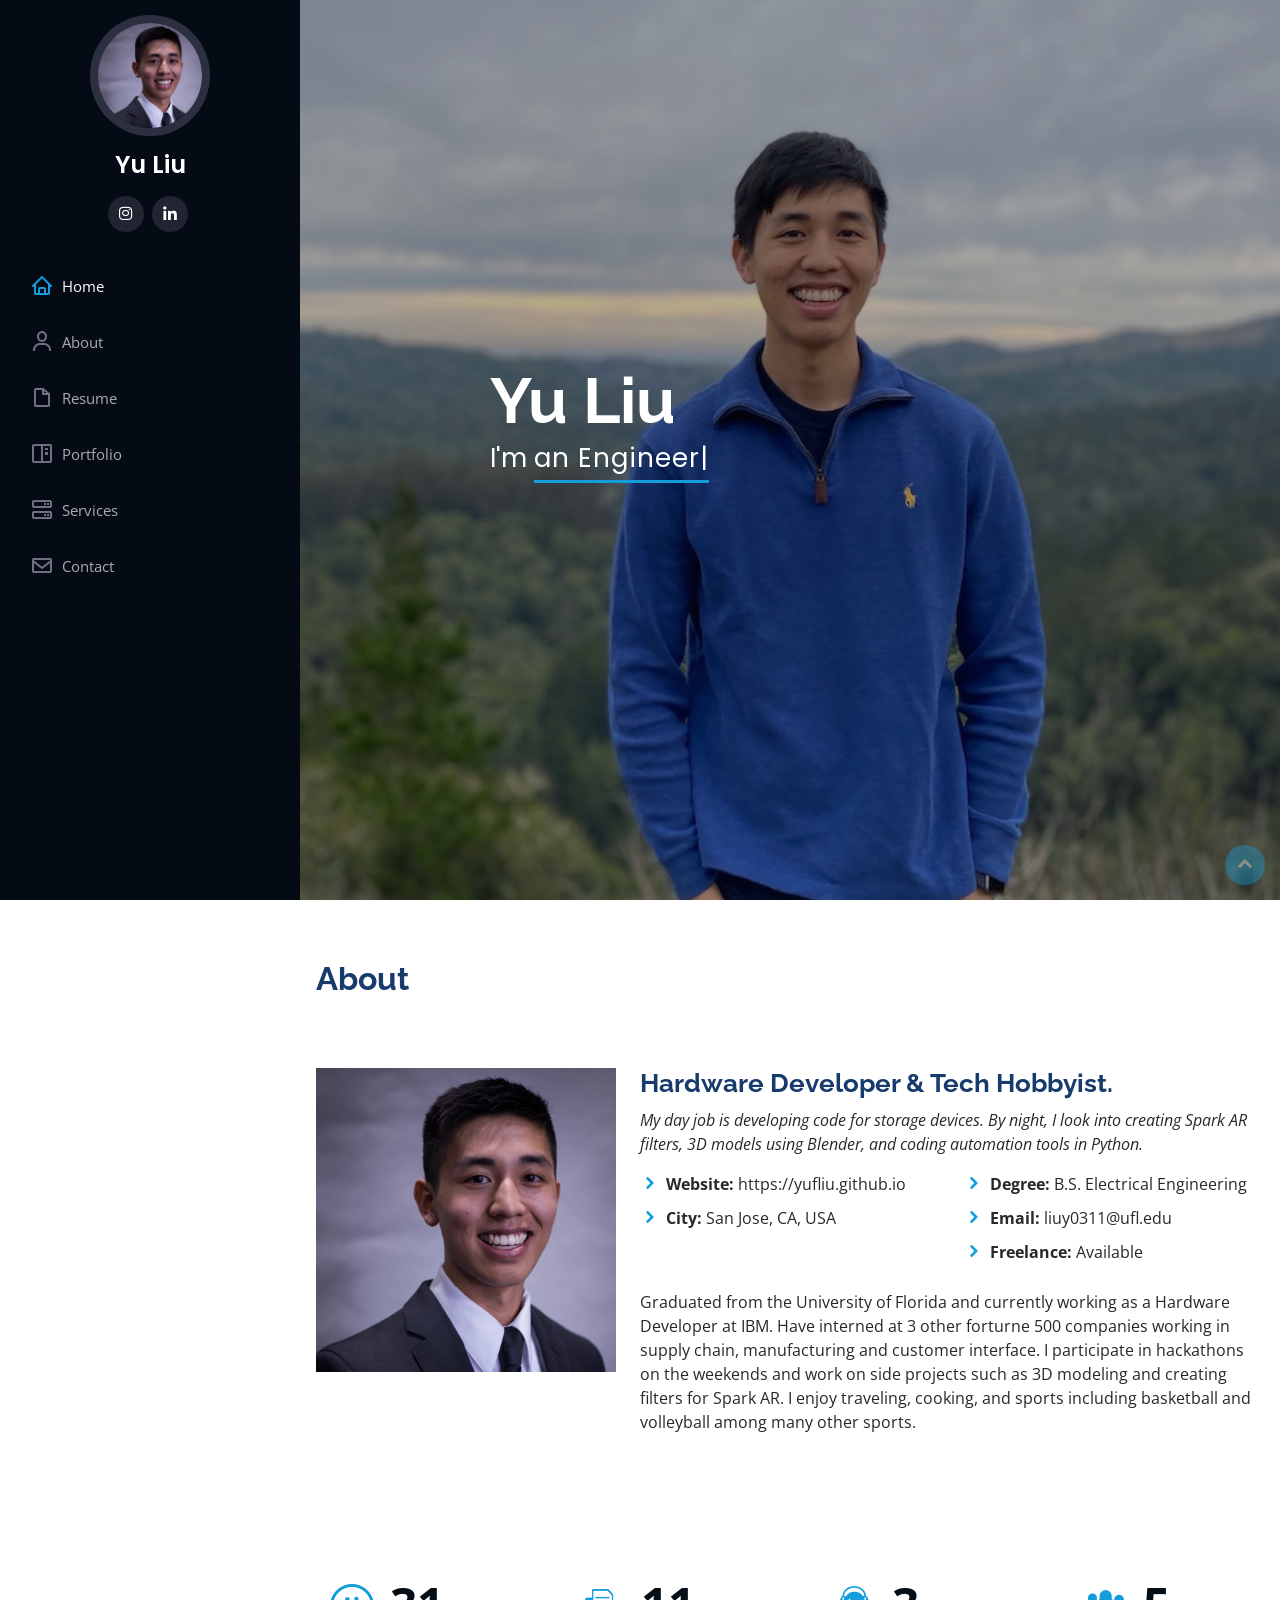
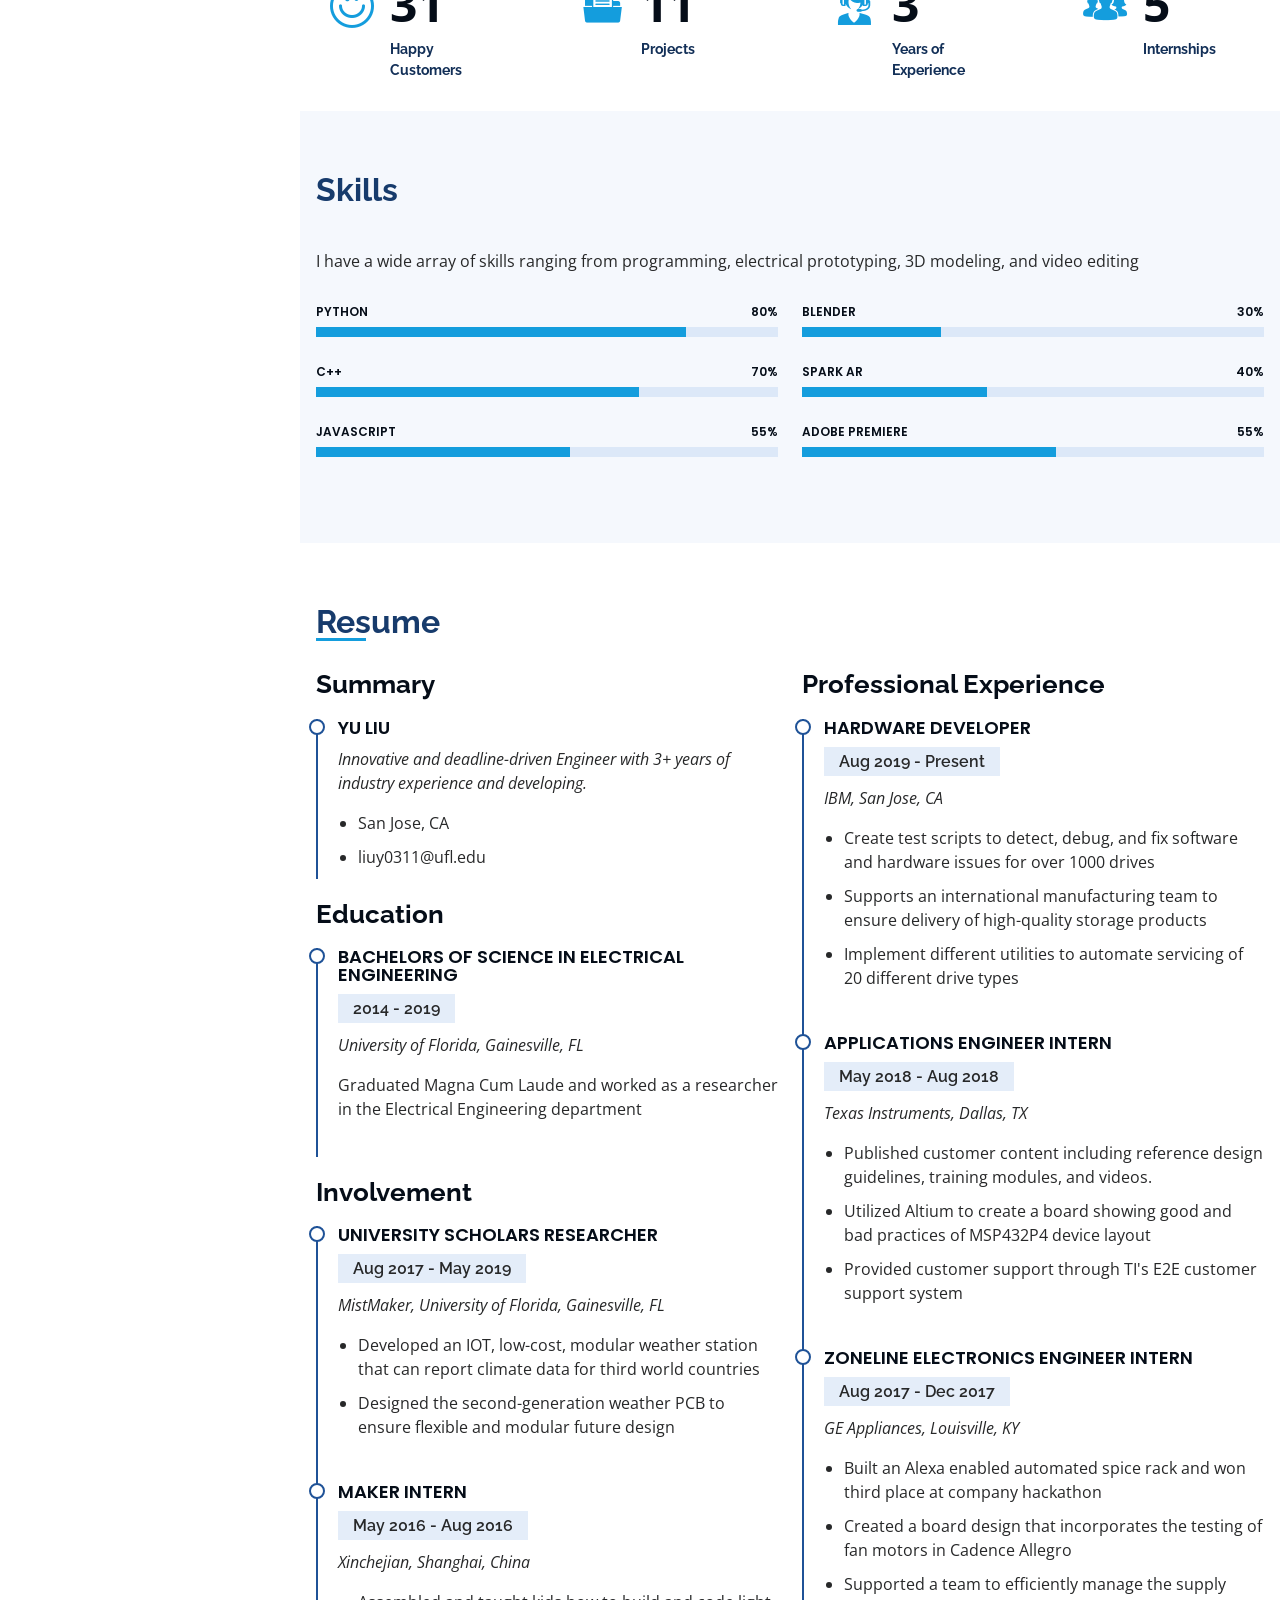
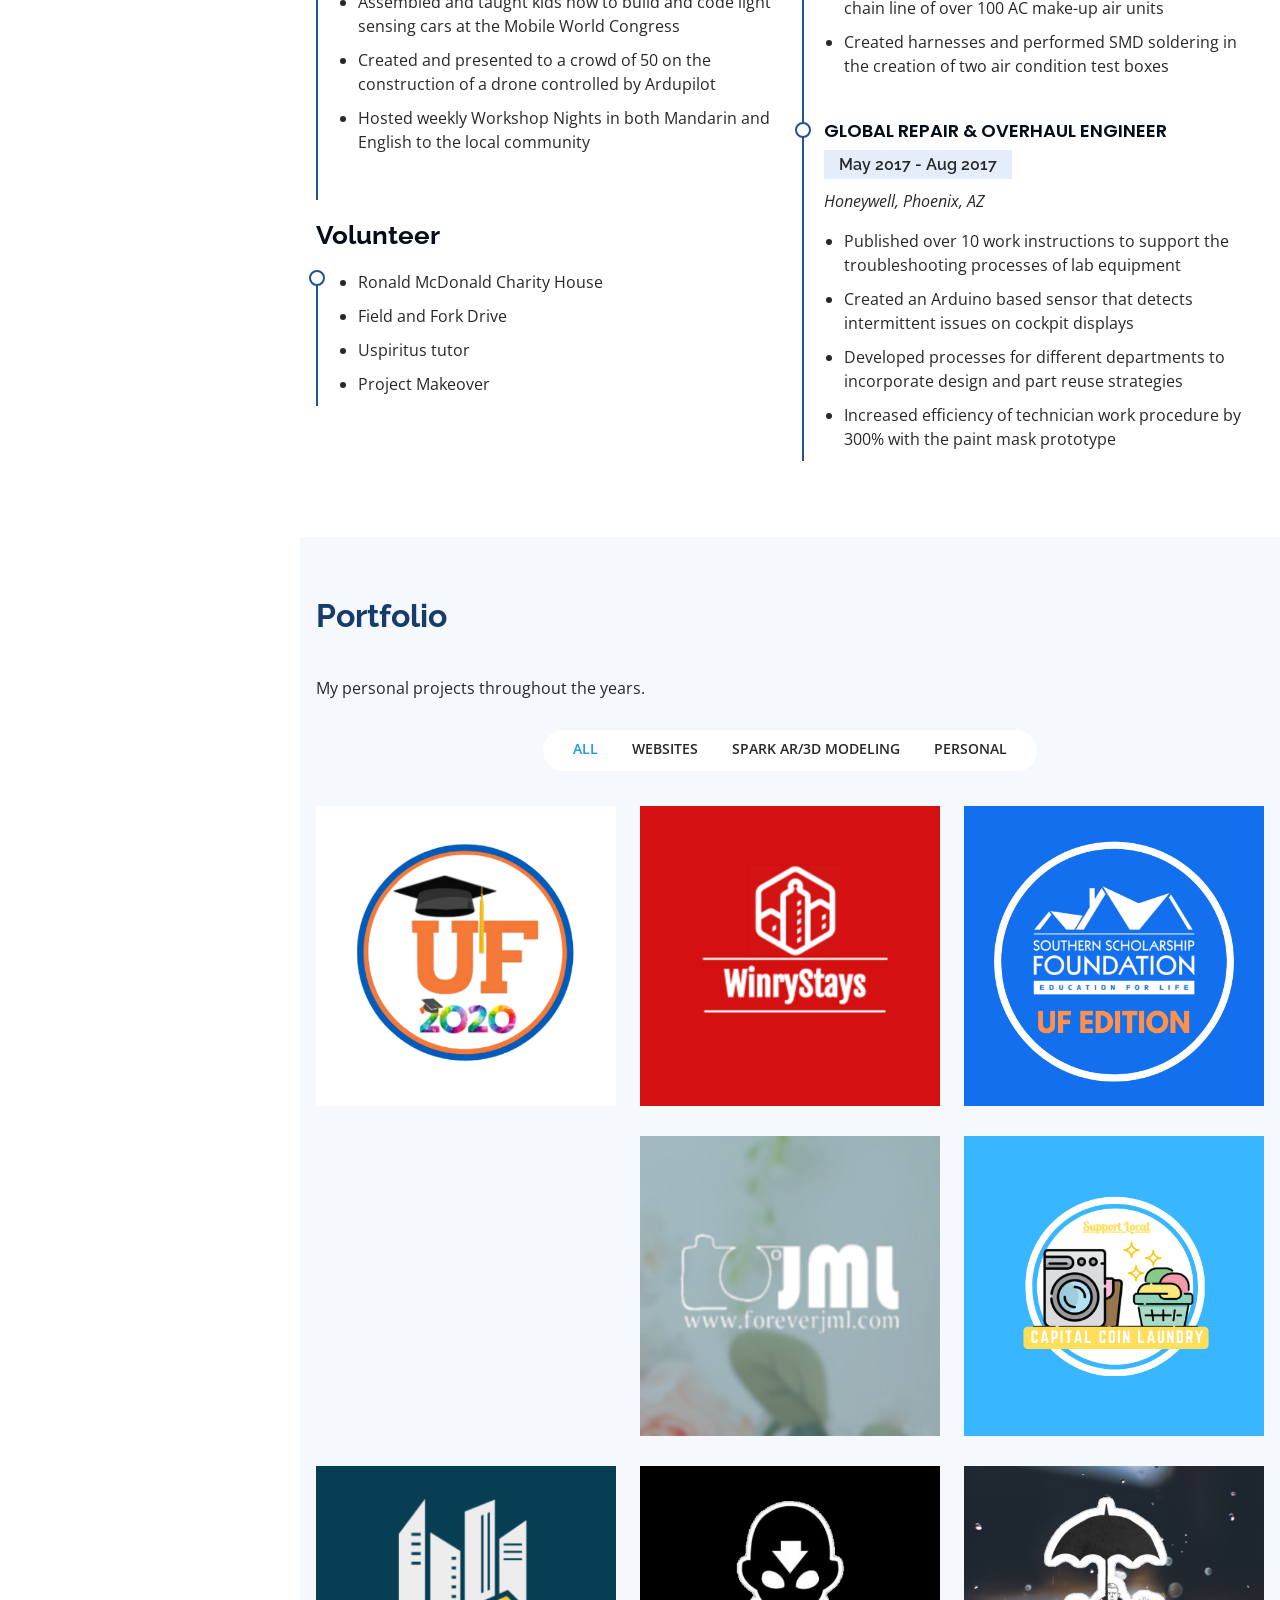
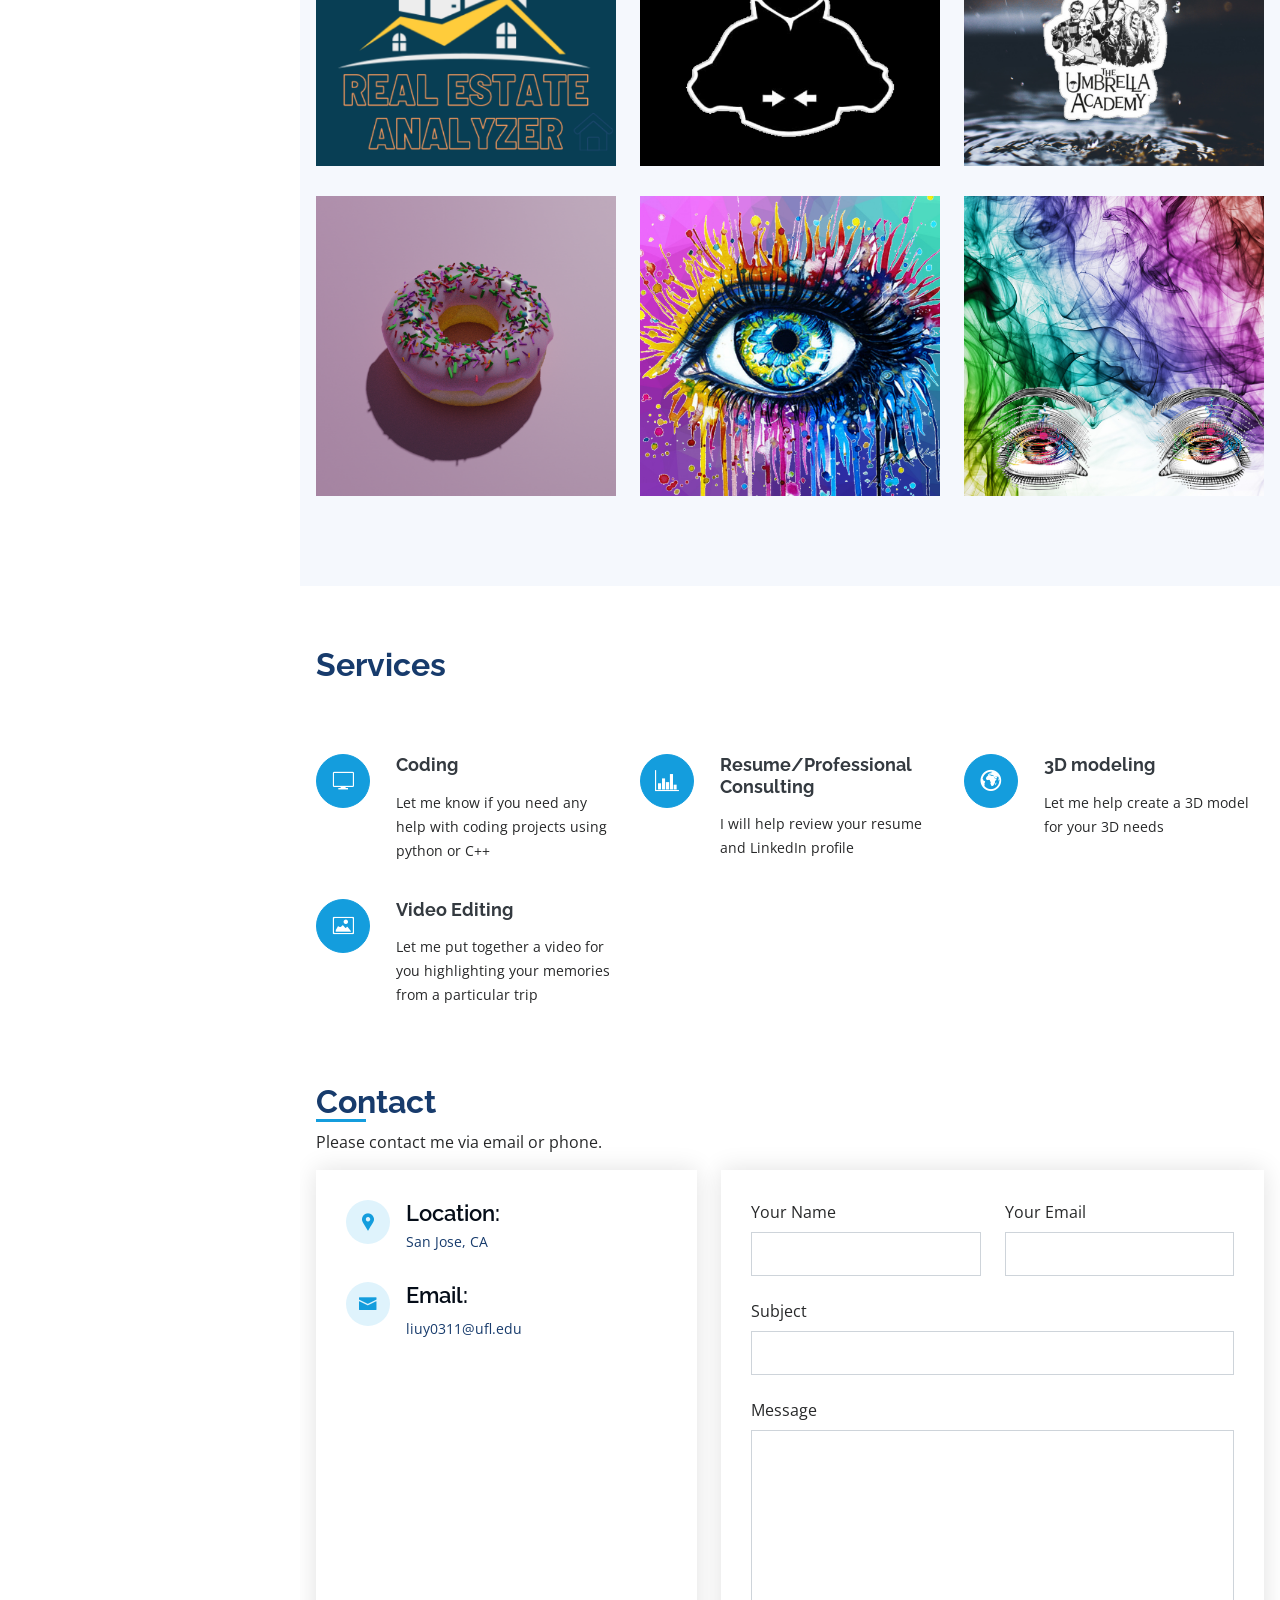
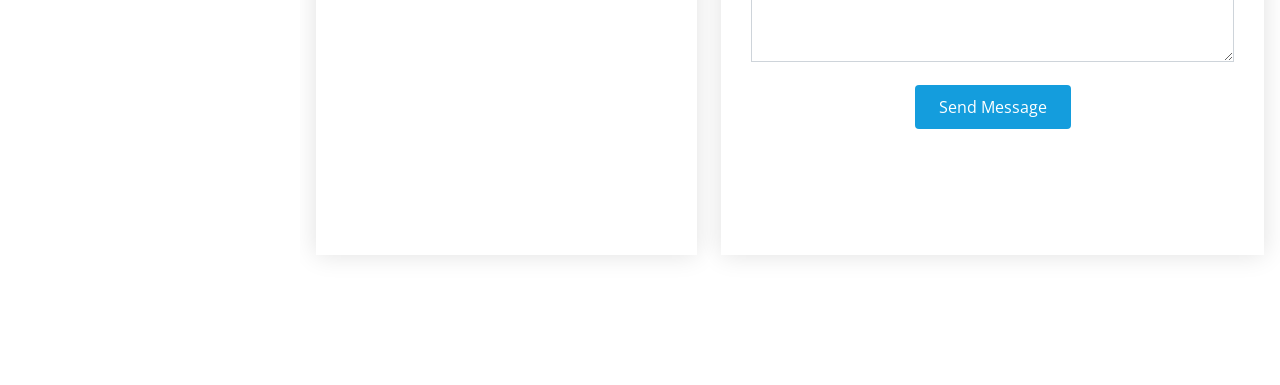
==== commit 574a9496: "Added Web Dev projects Added winrystays, foreverjml, CCL websites" ====
--- a/index.html
+++ b/index.html
@@ -379,15 +379,16 @@
           <div class="col-lg-12 d-flex justify-content-center">
             <ul id="portfolio-flters">
               <li data-filter="*" class="filter-active">All</li>
-              <li data-filter=".filter-hackathons">Hackathons</li>
+              <li data-filter=".filter-websites">Websites</li>
               <li data-filter=".filter-sparkar">Spark AR/3D Modeling</li>
               <li data-filter=".filter-personal">Personal</li>
+              <!-- <li data-filter=".filter-hackathons">Hackathons</li> -->
             </ul>
           </div>
         </div>
 
         <div class="row portfolio-container" data-aos="fade-up" data-aos-delay="100">
-
+          <!-- UF Filter -->
           <div class="col-lg-4 col-md-6 portfolio-item filter-sparkar">
             <div class="portfolio-wrap">
               <img src="assets/img/portfolio/portfolio-1.jpg" class="img-fluid" alt="">
@@ -397,17 +398,16 @@
               </div>
             </div>
           </div>
-
-          <div class="col-lg-4 col-md-6 portfolio-item filter-hackathons">
-            <div class="portfolio-wrap">
-              <img src="assets/img/portfolio/portfolio-2.mp4" class="img-fluid" alt="">
-              <div class="portfolio-links">
-                <a href="assets/img/portfolio/portfolio-2.mp4" data-gall="portfolioGallery" class="venobox" title="Web 3"><i class="bx bx-plus"></i></a>
-                <a href="https://devpost.com/software/the-myomobile" title="More Details"><i class="bx bx-link"></i></a>
-                <!-- <a href="portfolio-details.html" title="More Details"><i class="bx bx-link"></i></a> -->
-              </div>
-            </div>
-          </div>
+          <!-- WinryStays -->
+        <div class="col-lg-4 col-md-6 portfolio-item filter-websites">
+          <div class="portfolio-wrap">
+            <img src="assets/img/portfolio/winrystayslogo.png" class="img-fluid" alt="">
+            <div class="portfolio-links">
+              <a href="assets/img/portfolio/winrystayslogo.png" data-gall="portfolioGallery" class="venobox" title="Web 3"><i class="bx bx-plus"></i></a>
+              <a href="https://winrystays.com" title="More Details"><i class="bx bx-link"></i></a>
+            </div>
+          </div>
+        </div>
                 <!--SSF  -->
           <div class="col-lg-4 col-md-6 portfolio-item filter-sparkar">
             <div class="portfolio-wrap">
@@ -418,6 +418,38 @@
               </div>
             </div>
           </div>
+
+        <!-- myomobile -->
+        <div class="col-lg-4 col-md-6 portfolio-item filter-personal">
+          <div class="portfolio-wrap">
+            <img src="assets/img/portfolio/portfolio-2.mp4" class="img-fluid" alt="">
+            <div class="portfolio-links">
+              <a href="assets/img/portfolio/portfolio-2.mp4" data-gall="portfolioGallery" class="venobox" title="Web 3"><i class="bx bx-plus"></i></a>
+              <a href="https://devpost.com/software/the-myomobile" title="More Details"><i class="bx bx-link"></i></a>
+              <!-- <a href="portfolio-details.html" title="More Details"><i class="bx bx-link"></i></a> -->
+            </div>
+          </div>
+        </div>
+          <!-- ForeverJML -->
+        <div class="col-lg-4 col-md-6 portfolio-item filter-websites">
+          <div class="portfolio-wrap">
+            <img src="assets/img/portfolio/jml_logo1.png" class="img-fluid" alt="">
+            <div class="portfolio-links">
+              <a href="assets/img/portfolio/jml_logo1.png" data-gall="portfolioGallery" class="venobox" title="Web 3"><i class="bx bx-plus"></i></a>
+              <a href="http://foreverjml.com" title="More Details"><i class="bx bx-link"></i></a>
+            </div>
+          </div>
+        </div>
+          <!-- CC Laundry -->
+        <div class="col-lg-4 col-md-6 portfolio-item filter-websites">
+          <div class="portfolio-wrap">
+            <img src="assets/img/portfolio/ccl_logo.png" class="img-fluid" alt="">
+            <div class="portfolio-links">
+              <a href="assets/img/portfolio/ccl_logo.png" data-gall="portfolioGallery" class="venobox" title="Web 3"><i class="bx bx-plus"></i></a>
+              <a href="https://www.instagram.com/p/CPMf_cSADko/" title="More Details"><i class="bx bx-link"></i></a>
+            </div>
+          </div>
+        </div>
             <!-- Real Estate Analyzer  -->
           <div class="col-lg-4 col-md-6 portfolio-item filter-personal">
             <div class="portfolio-wrap">
@@ -438,49 +470,49 @@
               </div>
             </div>
           </div>
-            <!-- eye color changer -->
-          <div class="col-lg-4 col-md-6 portfolio-item filter-sparkar">
-            <div class="portfolio-wrap">
-              <img src="assets/img/portfolio/portfolio-6.jpg" class="img-fluid" alt="">
-              <div class="portfolio-links">
-                <a href="assets/img/portfolio/portfolio-6.jpg" data-gall="portfolioGallery" class="venobox" title="App 3"><i class="bx bx-plus"></i></a>
-                <a href="https://www.instagram.com/ar/3190936707634711/" title="More Details"><i class="bx bx-link"></i></a>
-              </div>
-            </div>
-          </div>
-            <!--  eye music -->
-          <div class="col-lg-4 col-md-6 portfolio-item filter-sparkar">
-            <div class="portfolio-wrap">
-              <img src="assets/img/portfolio/portfolio-7.jpg" class="img-fluid" alt="">
-              <div class="portfolio-links">
-                <a href="assets/img/portfolio/portfolio-7.jpg" data-gall="portfolioGallery" class="venobox" title="Card 1"><i class="bx bx-plus"></i></a>
-                <a href="https://www.instagram.com/ar/282387836340674/" title="More Details"><i class="bx bx-link"></i></a>
-              </div>
-            </div>
-          </div>
-            <!-- Donut -->
-          <div class="col-lg-4 col-md-6 portfolio-item filter-sparkar">
-            <div class="portfolio-wrap">
-              <img src="assets/img/portfolio/portfolio-8.jpg" class="img-fluid" alt="">
-              <div class="portfolio-links">
-                <a href="assets/img/portfolio/portfolio-8.jpg" data-gall="portfolioGallery" class="venobox" title="Card 3"><i class="bx bx-plus"></i></a>
-                <a href="https://www.instagram.com/ar/901051360419496/" title="More Details"><i class="bx bx-link"></i></a>
-              </div>
-            </div>
-          </div>
-            <!-- Umbrella Academy -->
-          <div class="col-lg-4 col-md-6 portfolio-item filter-sparkar">
-            <div class="portfolio-wrap">
-              <img src="assets/img/portfolio/portfolio-9.jpg" class="img-fluid" alt="">
-              <div class="portfolio-links">
-                <a href="assets/img/portfolio/portfolio-9.jpg" data-gall="portfolioGallery" class="venobox" title="Web 3"><i class="bx bx-plus"></i></a>
-                <a href="https://www.instagram.com/ar/2703799226565178/" title="More Details"><i class="bx bx-link"></i></a>
-              </div>
-            </div>
-          </div>
-
-        </div>
-
+          <!-- Umbrella Academy -->
+        <div class="col-lg-4 col-md-6 portfolio-item filter-sparkar">
+          <div class="portfolio-wrap">
+            <img src="assets/img/portfolio/portfolio-9.jpg" class="img-fluid" alt="">
+            <div class="portfolio-links">
+              <a href="assets/img/portfolio/portfolio-9.jpg" data-gall="portfolioGallery" class="venobox" title="Web 3"><i class="bx bx-plus"></i></a>
+              <a href="https://www.instagram.com/ar/2703799226565178/" title="More Details"><i class="bx bx-link"></i></a>
+            </div>
+          </div>
+        </div>
+          <!-- Donut -->
+        <div class="col-lg-4 col-md-6 portfolio-item filter-sparkar">
+          <div class="portfolio-wrap">
+            <img src="assets/img/portfolio/portfolio-8.jpg" class="img-fluid" alt="">
+            <div class="portfolio-links">
+              <a href="assets/img/portfolio/portfolio-8.jpg" data-gall="portfolioGallery" class="venobox" title="Card 3"><i class="bx bx-plus"></i></a>
+              <a href="https://www.instagram.com/ar/901051360419496/" title="More Details"><i class="bx bx-link"></i></a>
+            </div>
+          </div>
+        </div>
+        <!-- eye color changer -->
+      <div class="col-lg-4 col-md-6 portfolio-item filter-sparkar">
+        <div class="portfolio-wrap">
+          <img src="assets/img/portfolio/portfolio-6.jpg" class="img-fluid" alt="">
+          <div class="portfolio-links">
+            <a href="assets/img/portfolio/portfolio-6.jpg" data-gall="portfolioGallery" class="venobox" title="App 3"><i class="bx bx-plus"></i></a>
+            <a href="https://www.instagram.com/ar/3190936707634711/" title="More Details"><i class="bx bx-link"></i></a>
+          </div>
+        </div>
+      </div>
+          <!--  eye music -->
+        <div class="col-lg-4 col-md-6 portfolio-item filter-sparkar">
+          <div class="portfolio-wrap">
+            <img src="assets/img/portfolio/portfolio-7.jpg" class="img-fluid" alt="">
+            <div class="portfolio-links">
+              <a href="assets/img/portfolio/portfolio-7.jpg" data-gall="portfolioGallery" class="venobox" title="Card 1"><i class="bx bx-plus"></i></a>
+              <a href="https://www.instagram.com/ar/282387836340674/" title="More Details"><i class="bx bx-link"></i></a>
+            </div>
+          </div>
+        </div>
+
+
+        </div>
       </div>
     </section><!-- End Portfolio Section -->
 
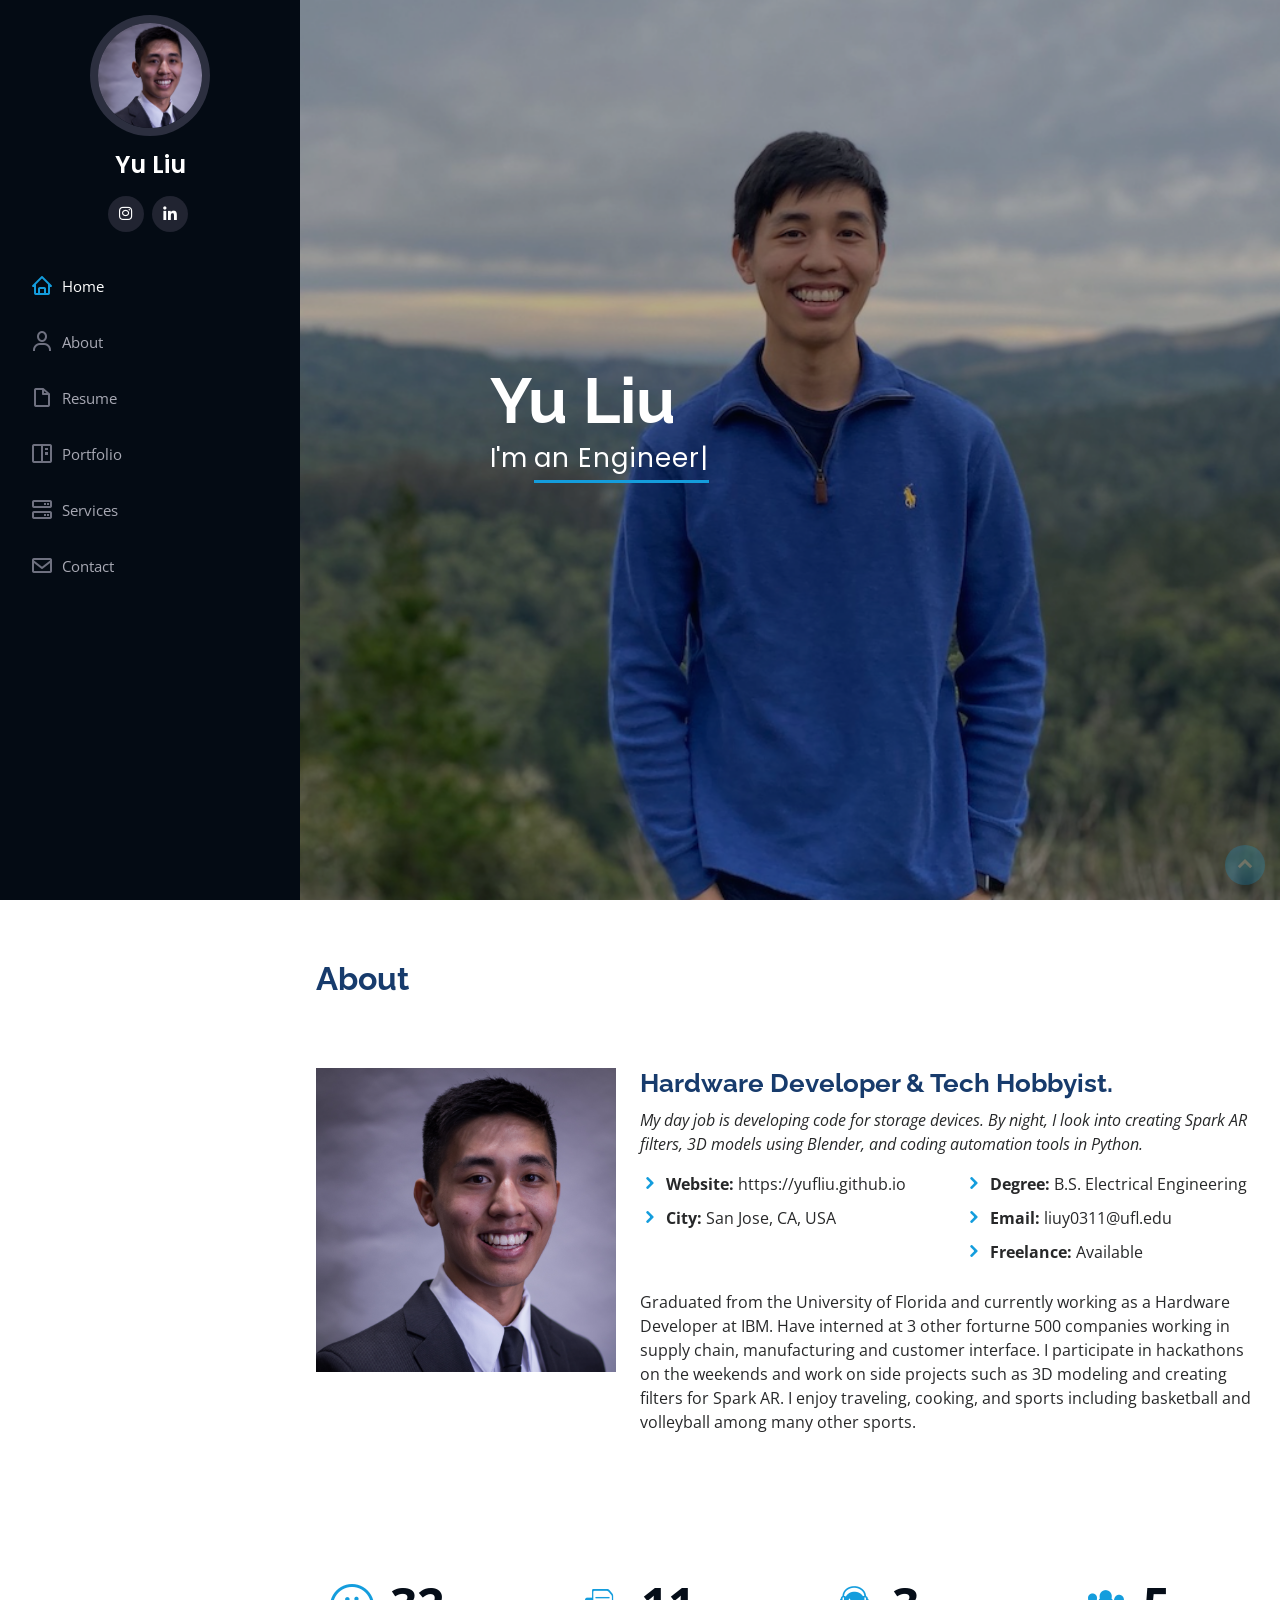
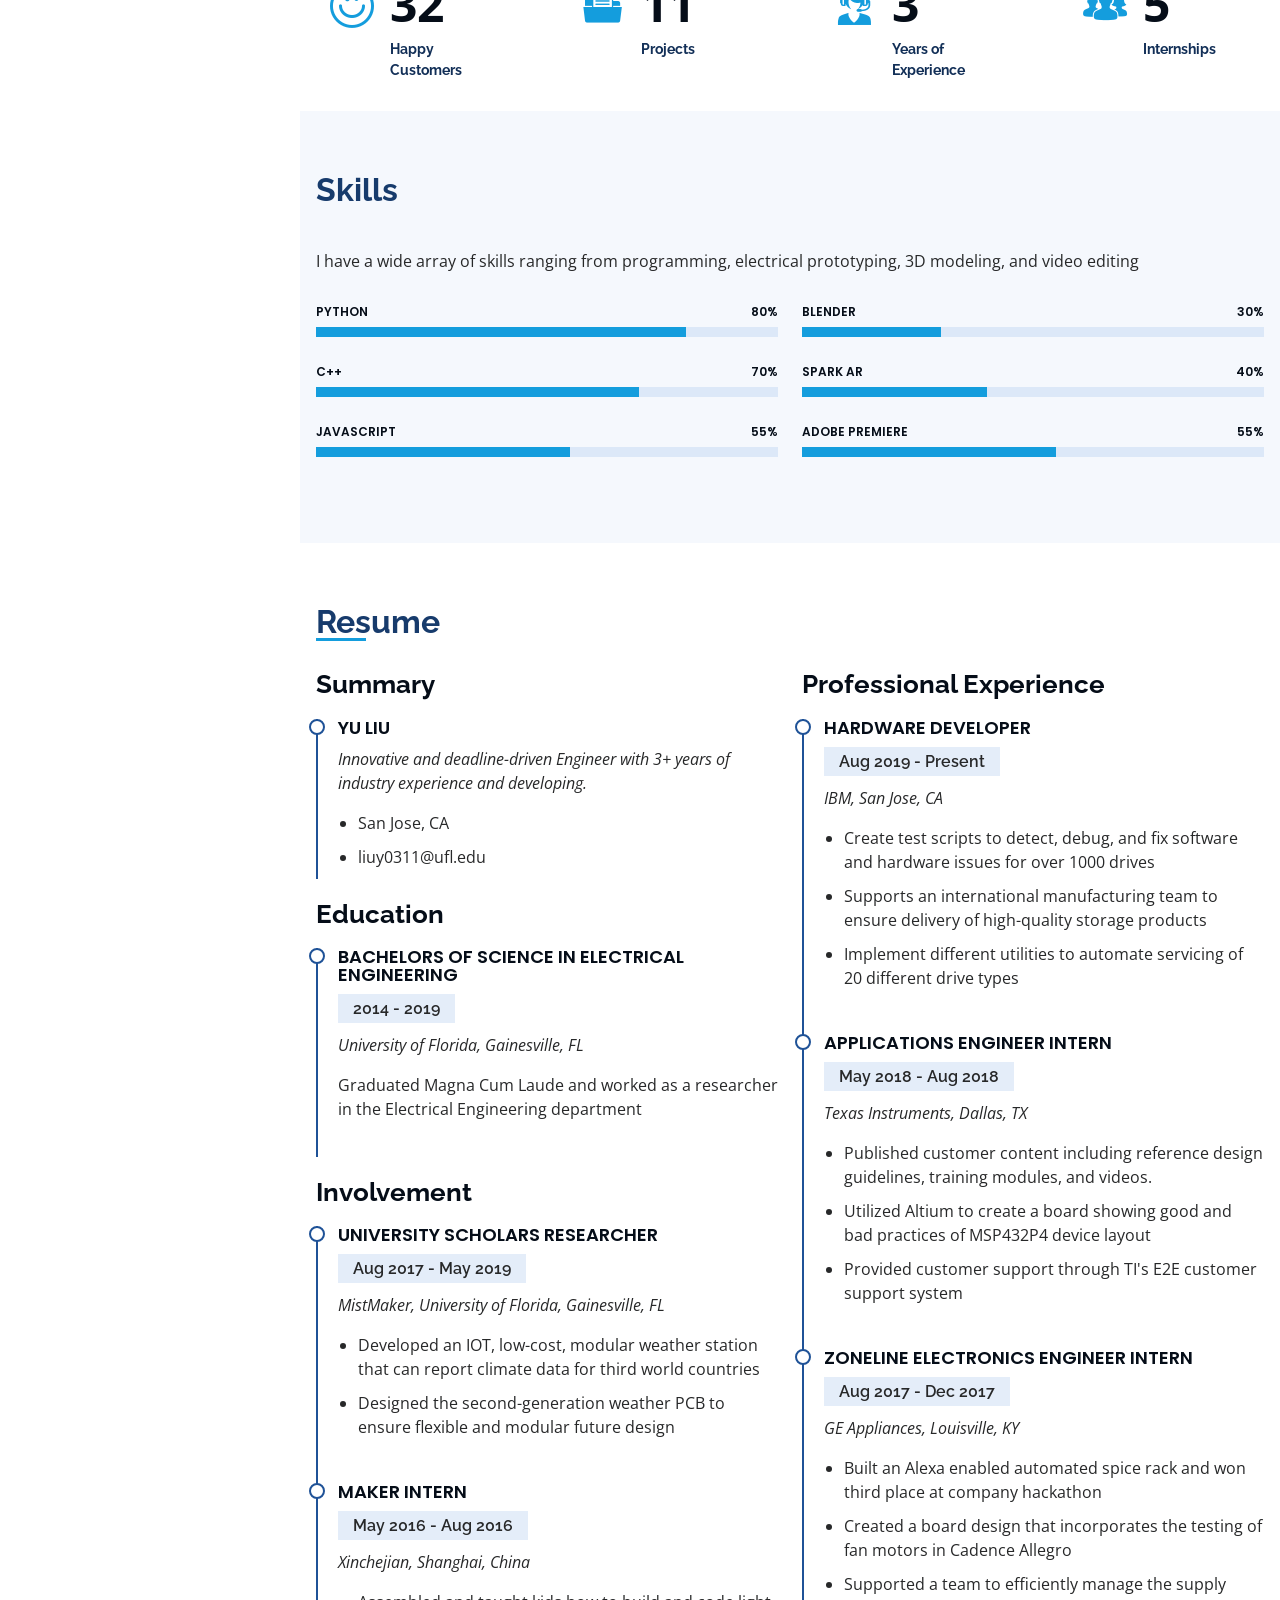
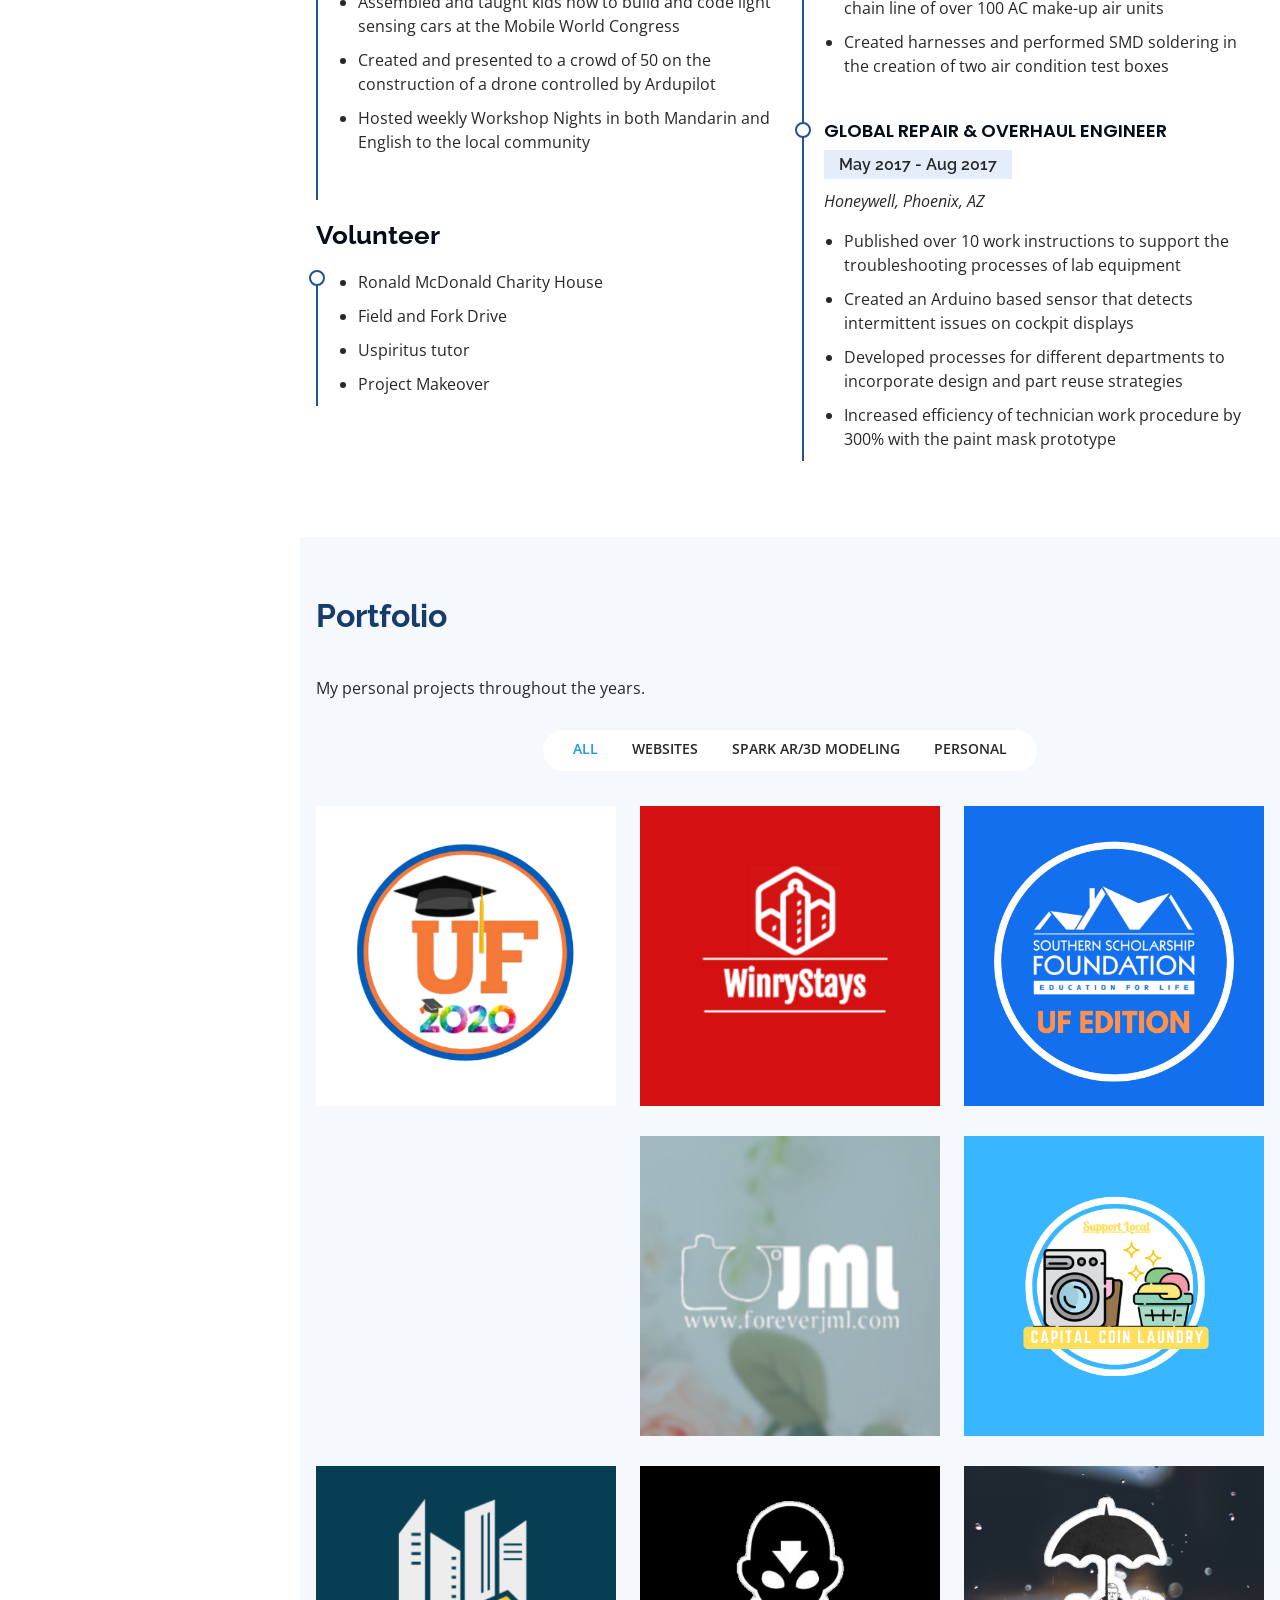
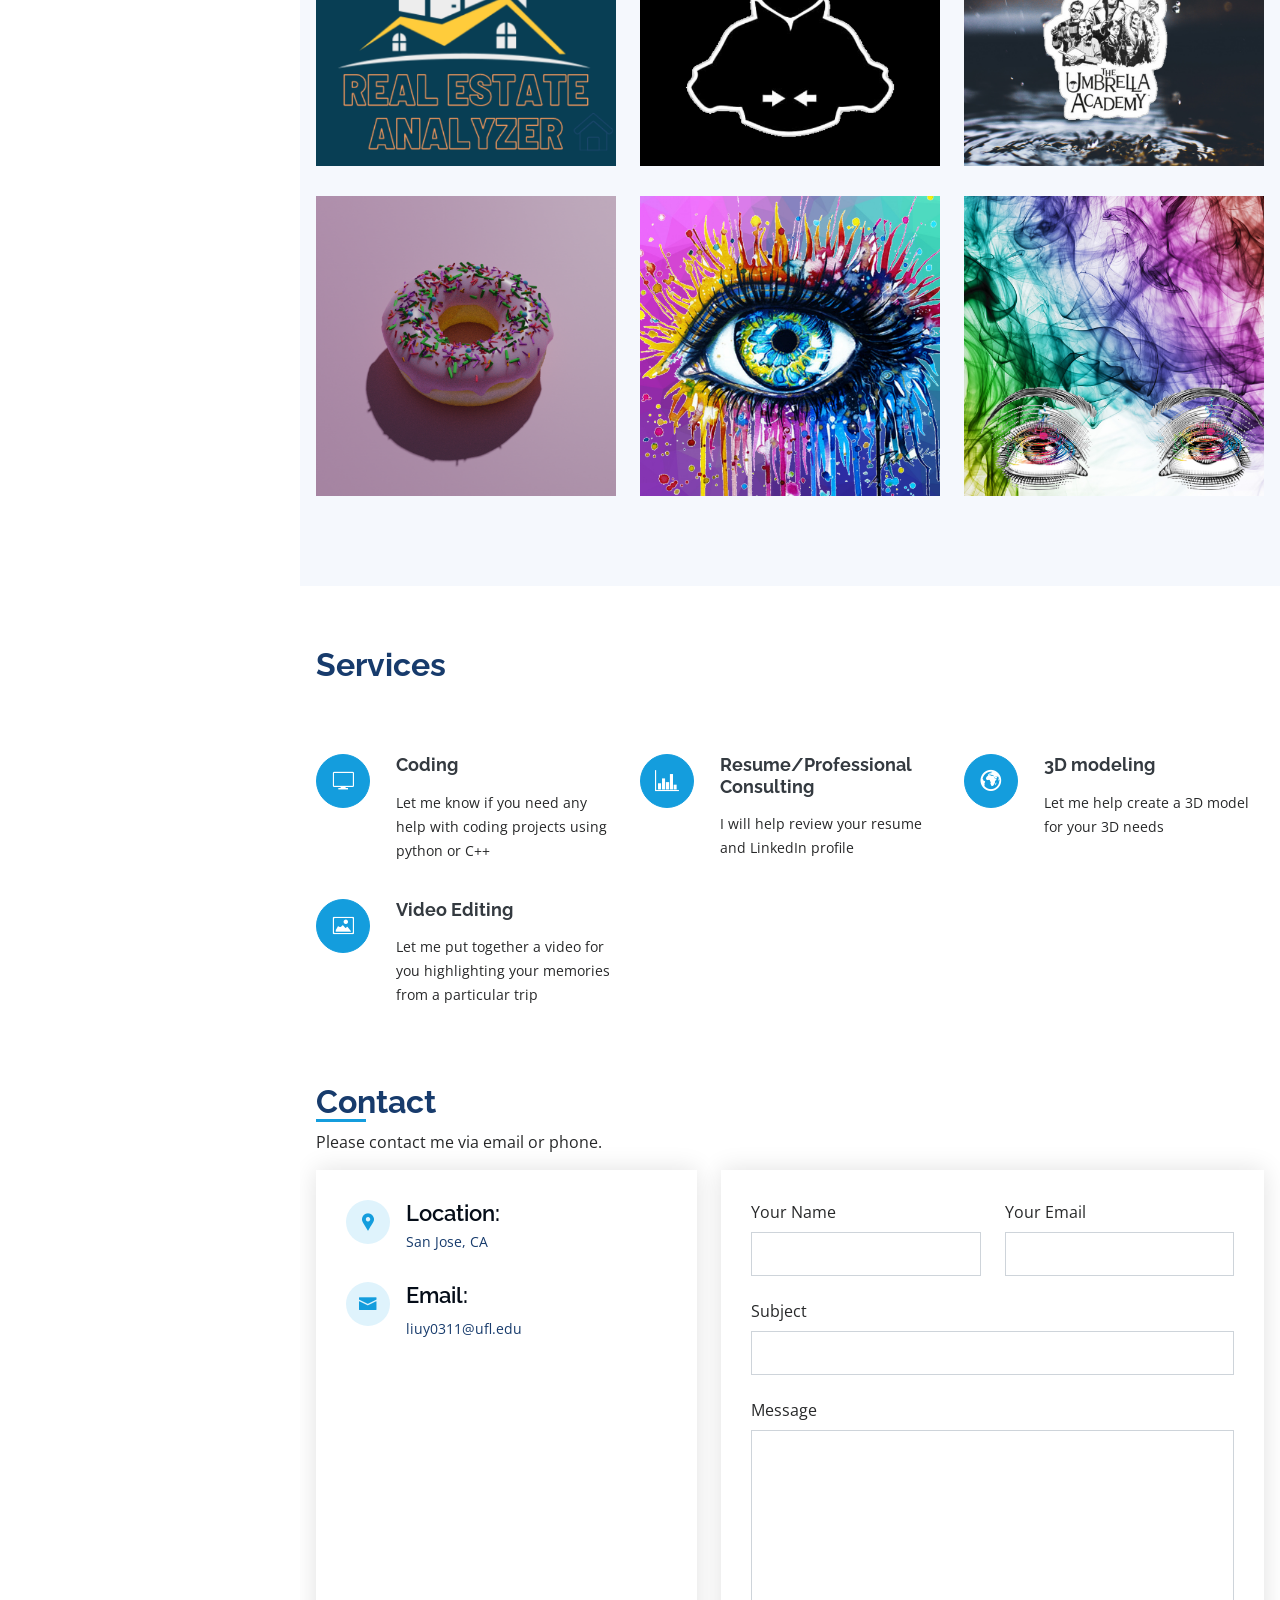
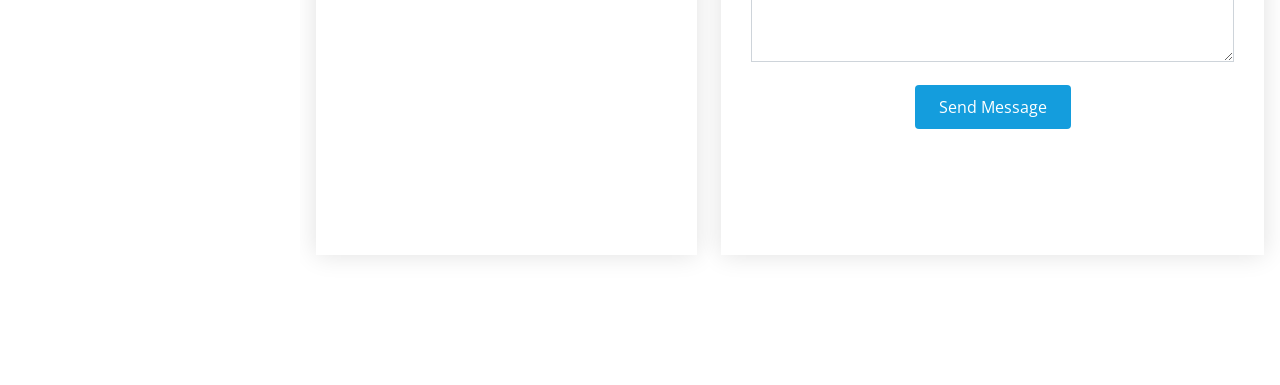
==== commit 4f196b2b: "updated instagram link" ====
--- a/index.html
+++ b/index.html
@@ -53,7 +53,7 @@
         <div class="social-links mt-3 text-center">
           <!-- <a href="#" class="twitter"><i class="bx bxl-twitter"></i></a>
           <a href="#" class="facebook"><i class="bx bxl-facebook"></i></a> -->
-          <a href="https://www.instagram.com/yuf.tech/" class="instagram"><i class="bx bxl-instagram"></i></a>
+          <a href="https://www.instagram.com/yu_creates/" class="instagram"><i class="bx bxl-instagram"></i></a>
           <!-- <a href="#" class="google-plus"><i class="bx bxl-skype"></i></a> -->
           <a href="https://www.linkedin.com/in/yufliu/" class="linkedin"><i class="bx bxl-linkedin"></i></a>
         </div>
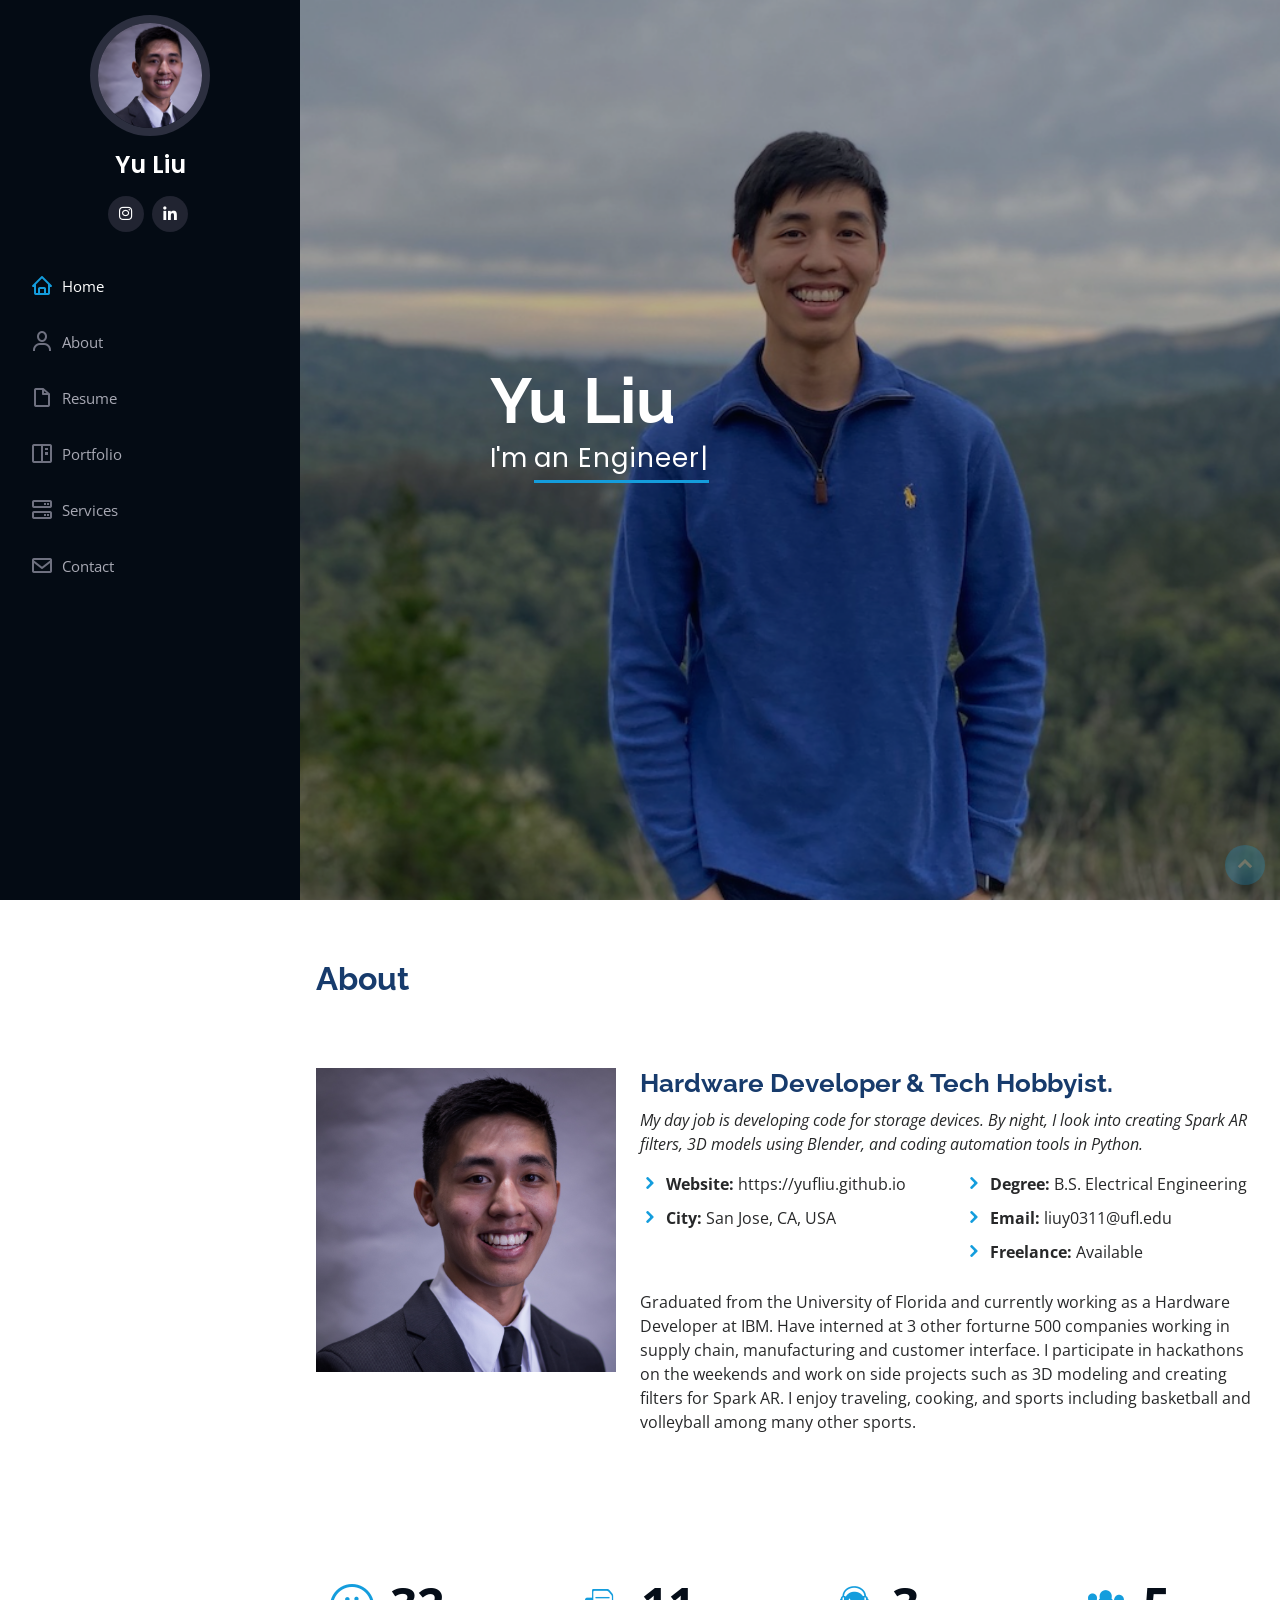
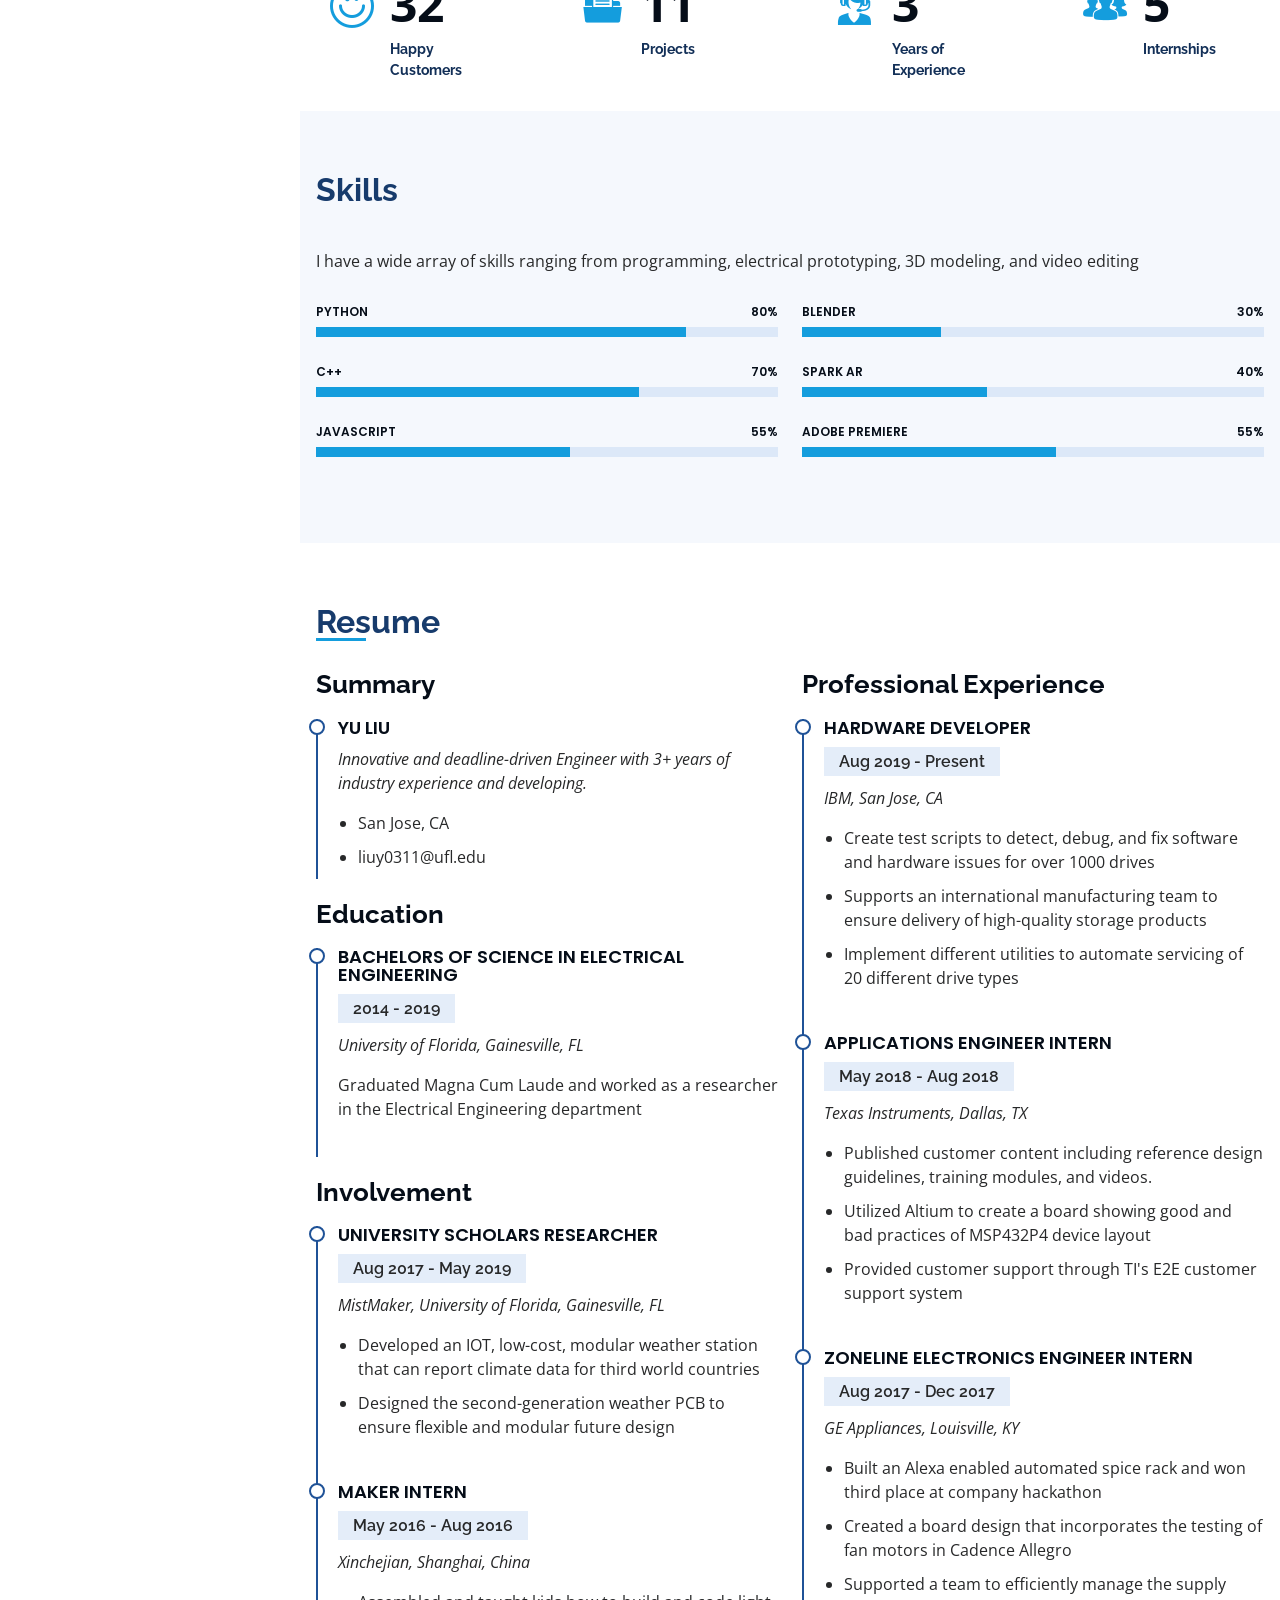
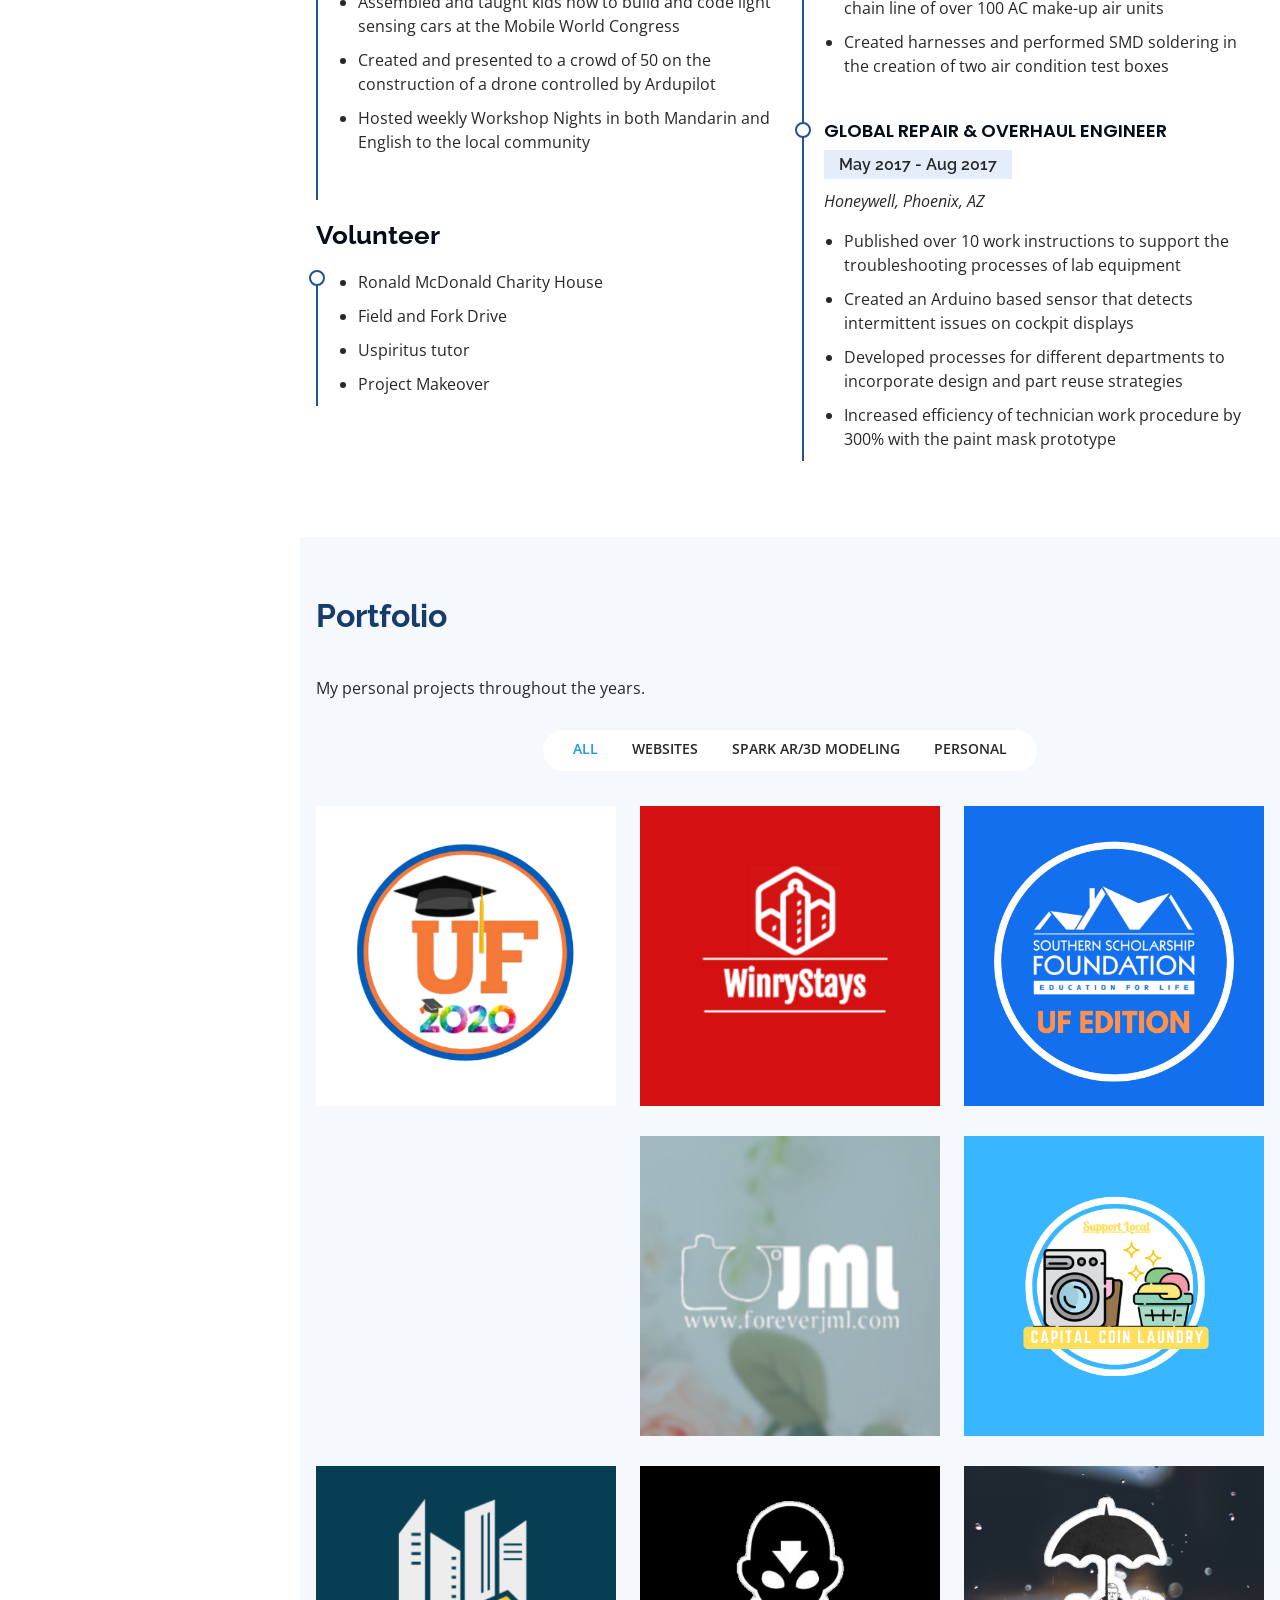
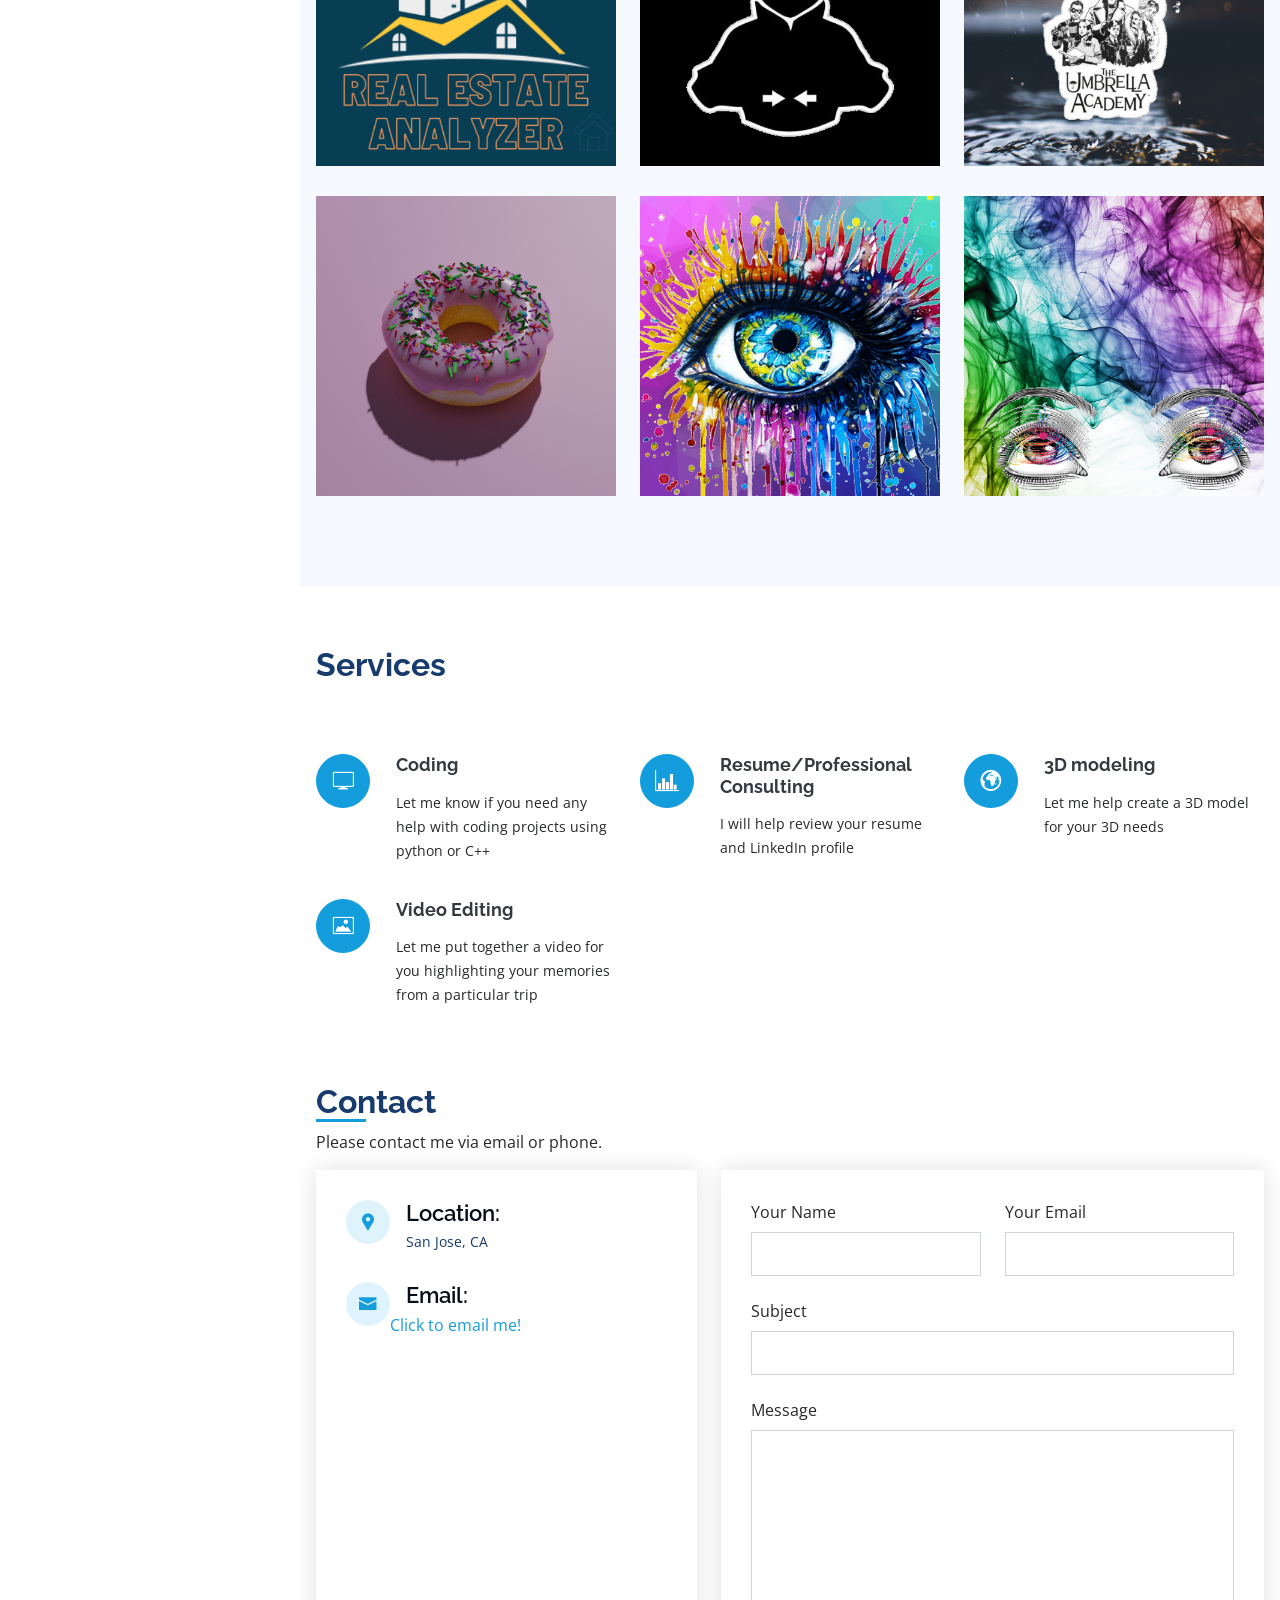
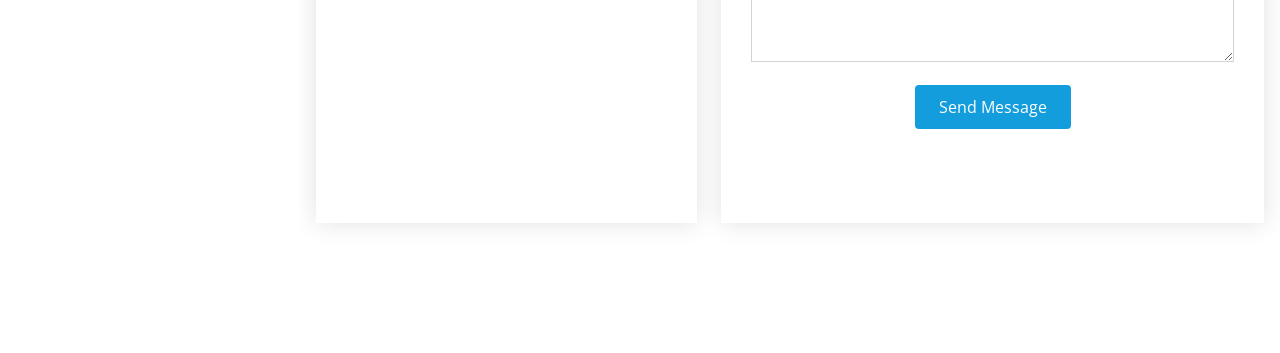
==== commit b64e561c: "Update index.html" ====
--- a/index.html
+++ b/index.html
@@ -653,7 +653,7 @@
               <div class="email">
                 <i class="icofont-envelope"></i>
                 <h4>Email:</h4>
-                <p>liuy0311@ufl.edu</p>
+                <a href="yuliu1996@yahoo.com" target="_blank">Click to email me!</a> 
               </div>
 
                 <!-- Taken out because I dont want my phone number in here -->
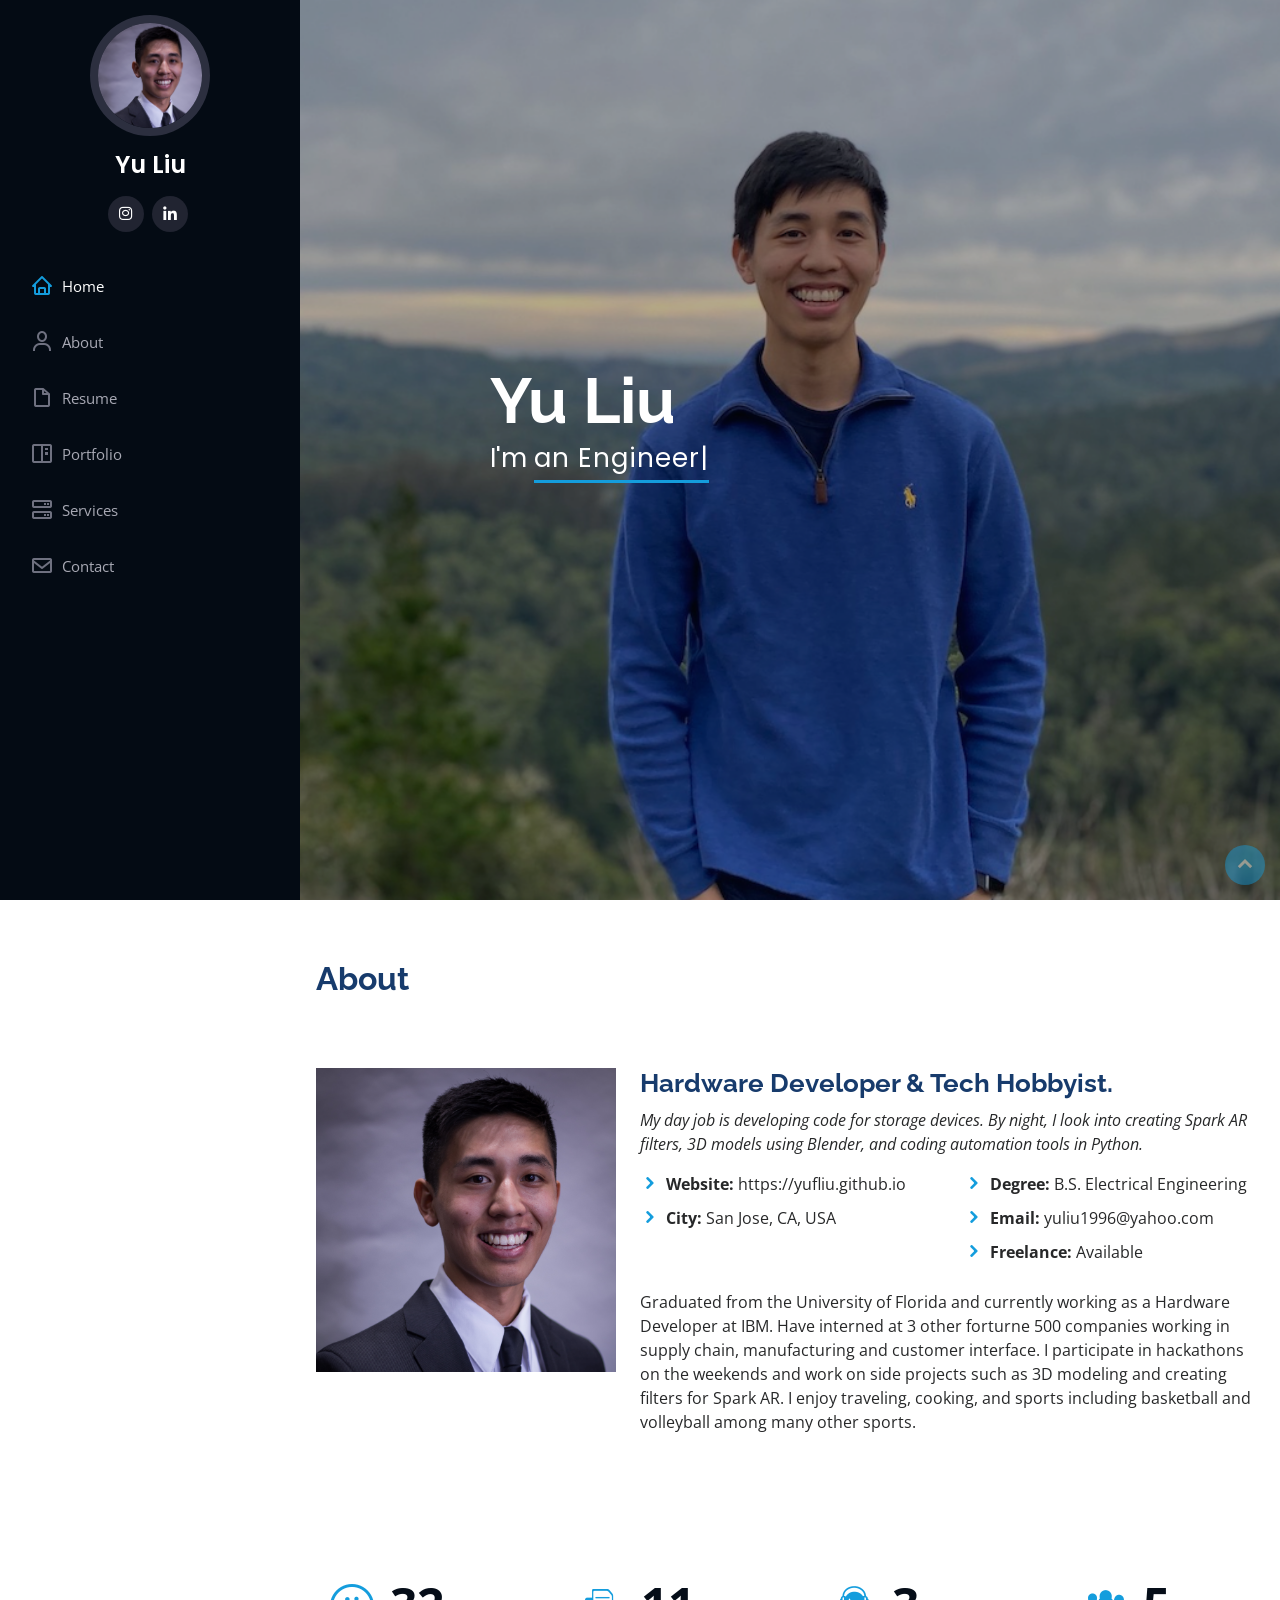
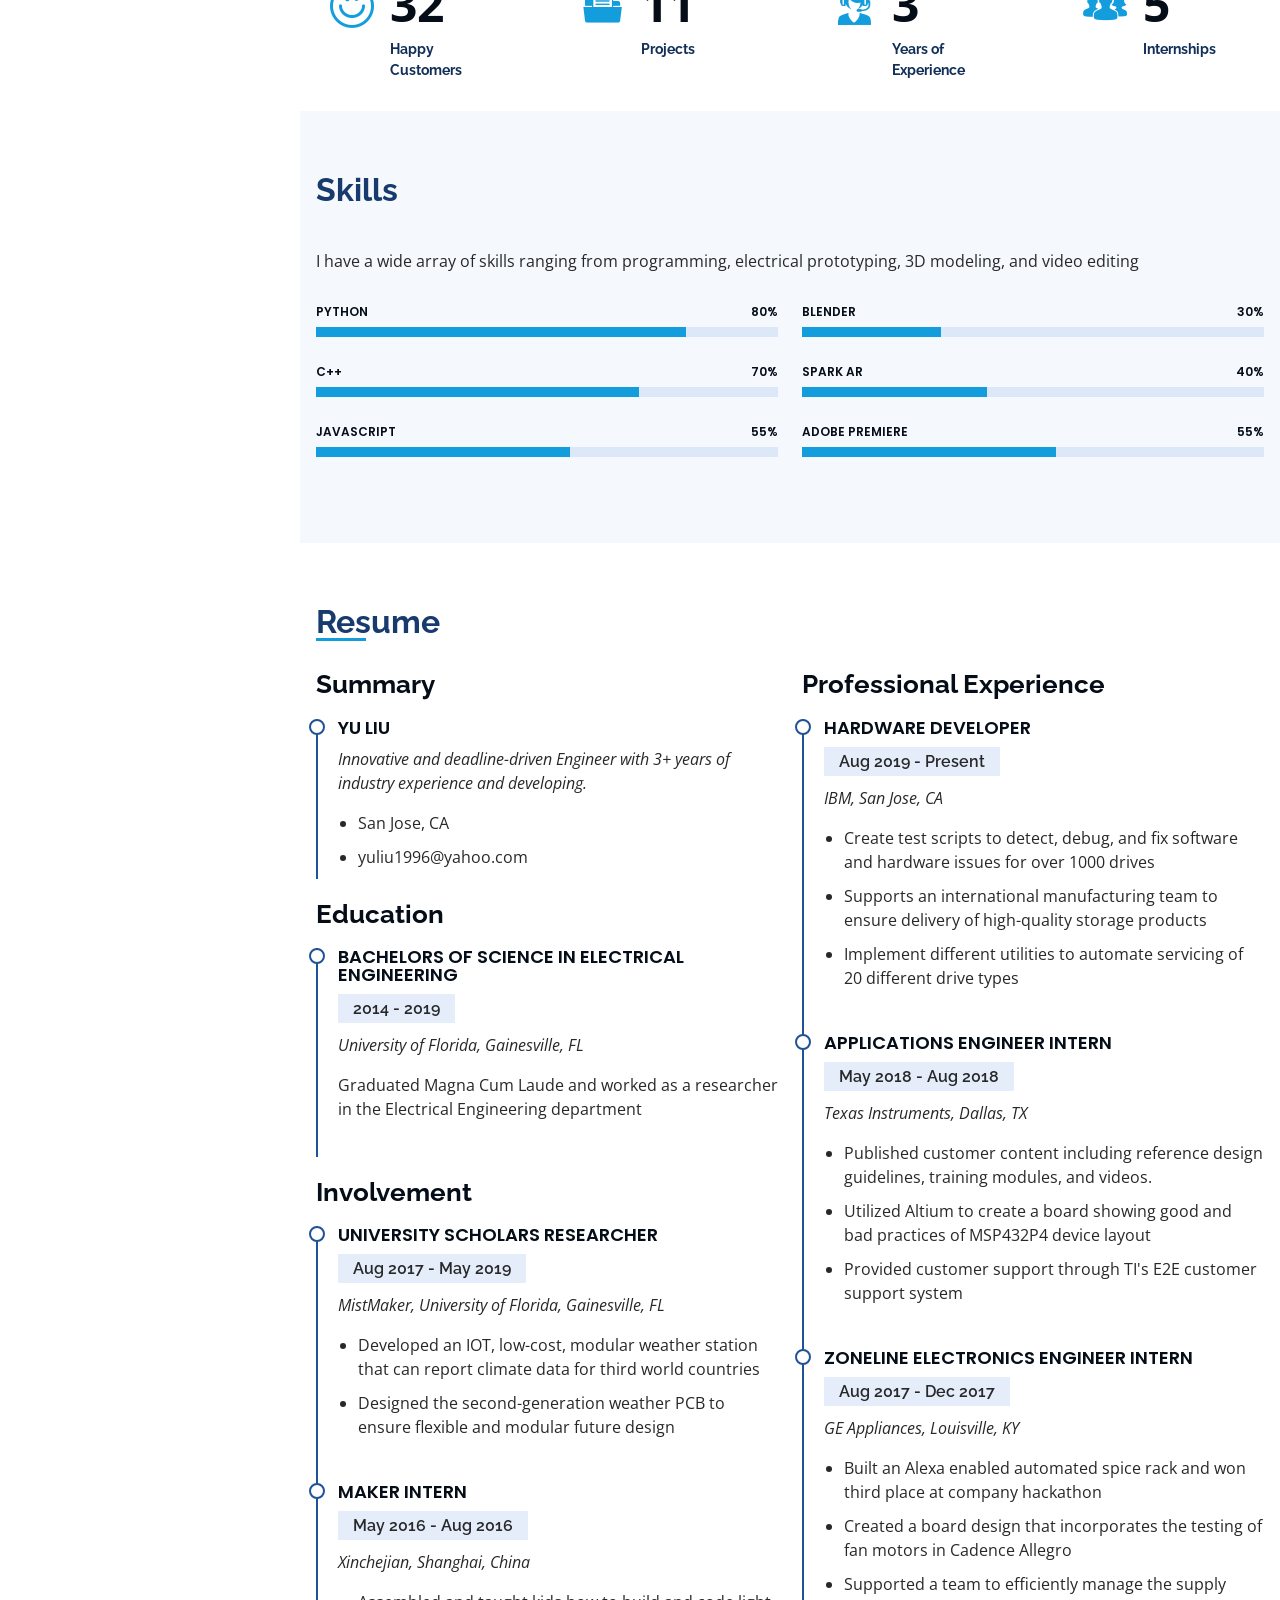
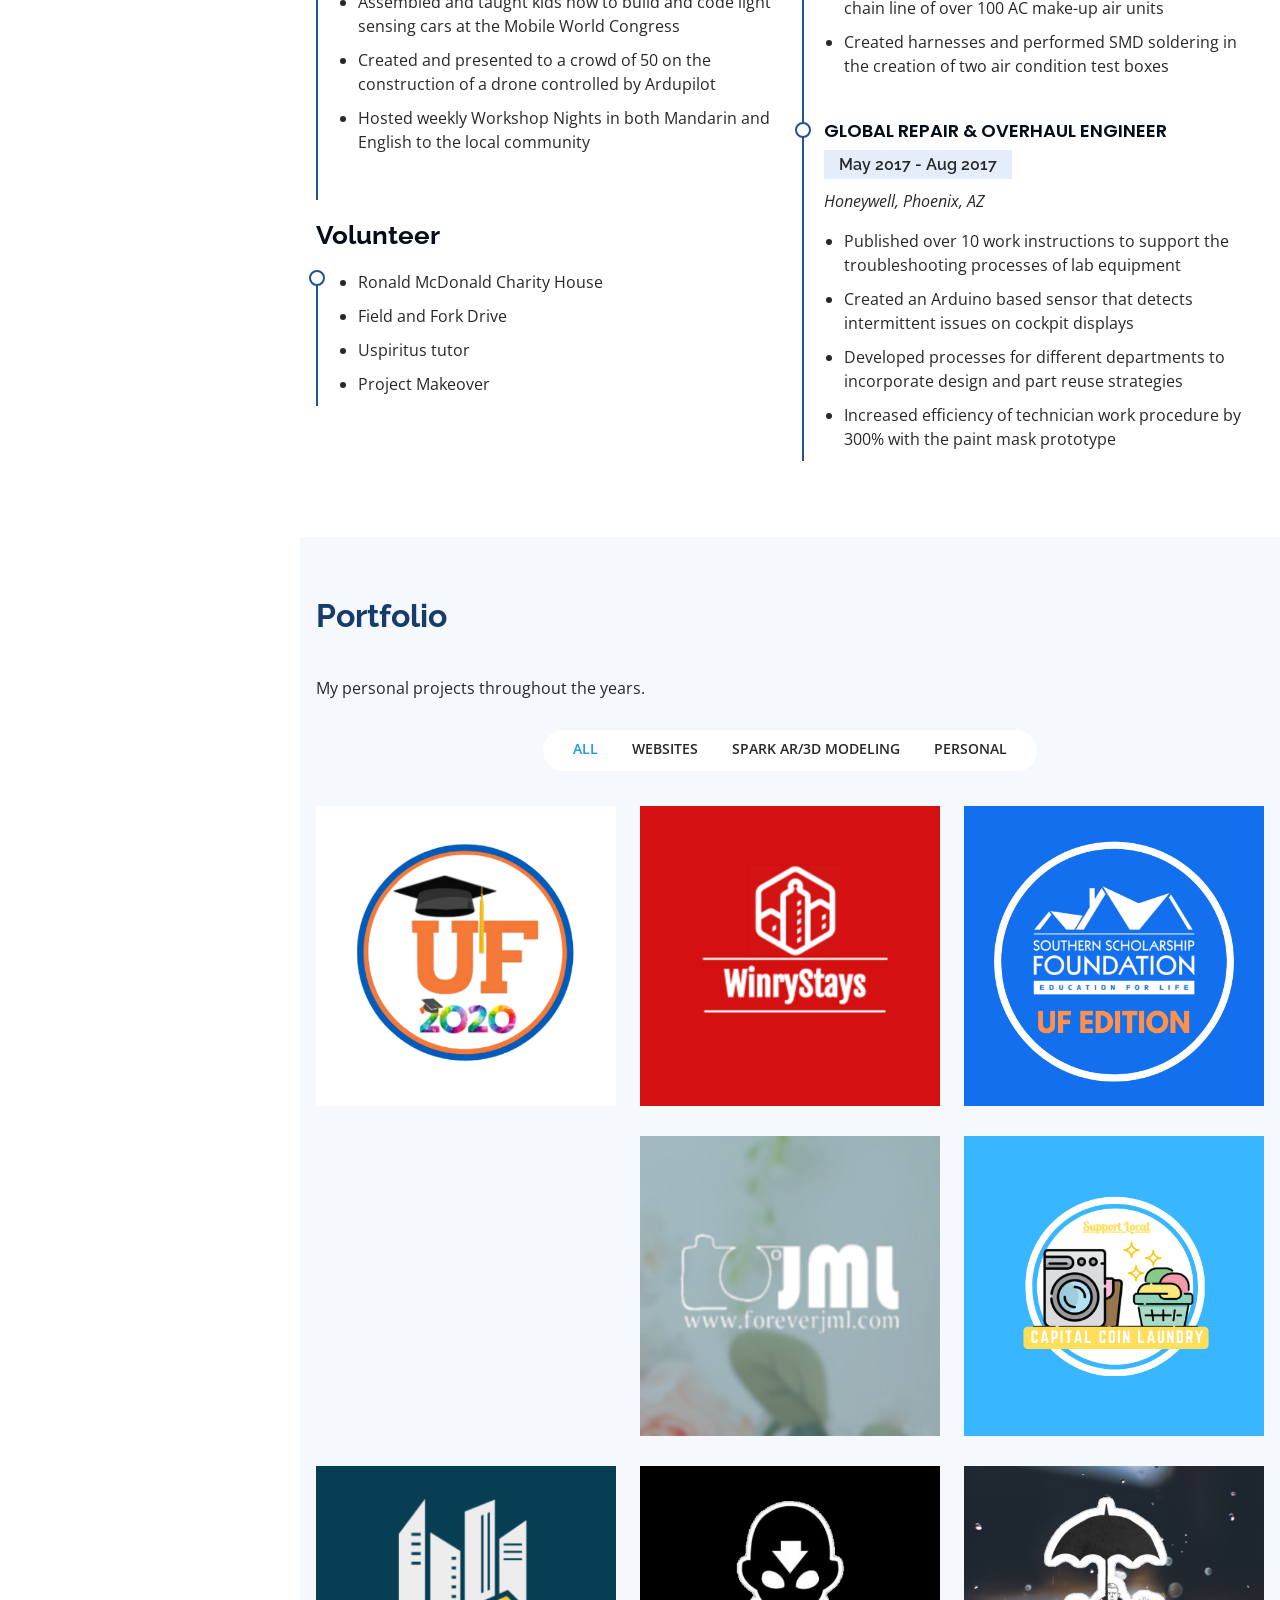
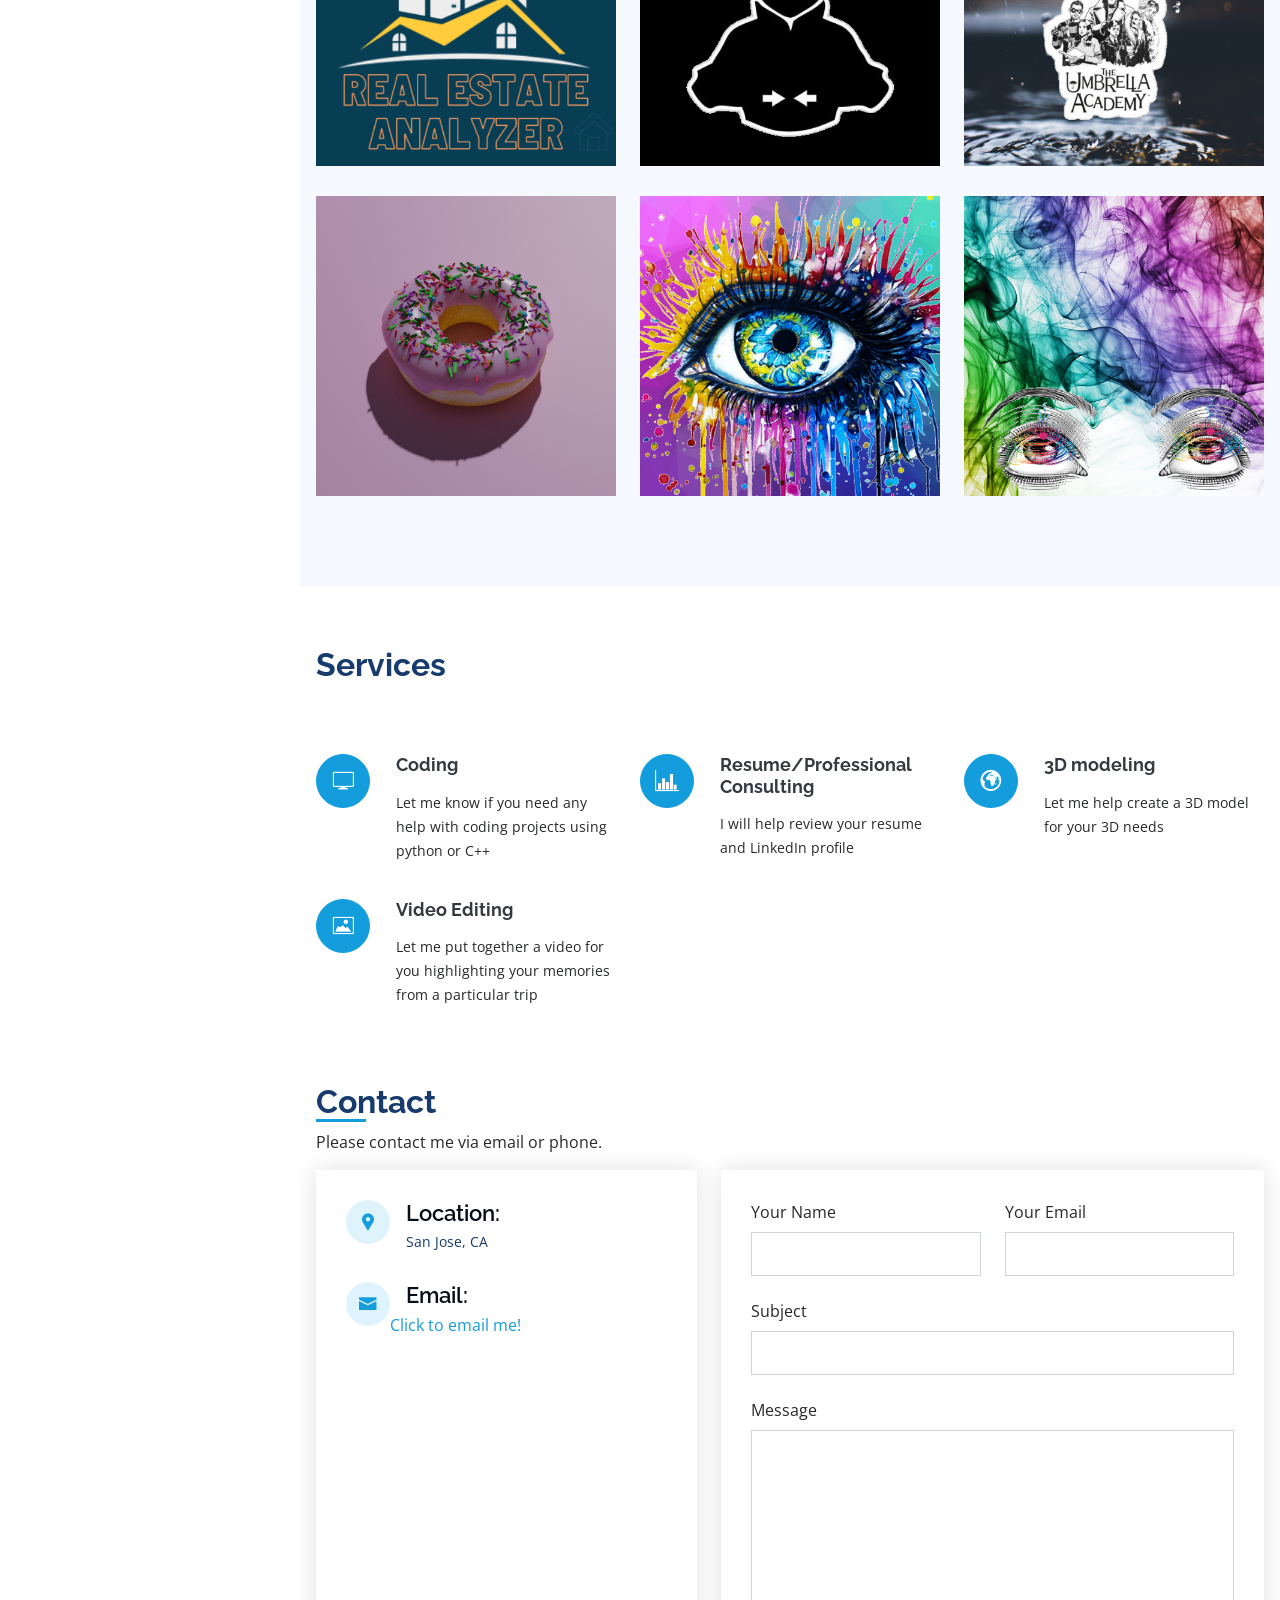
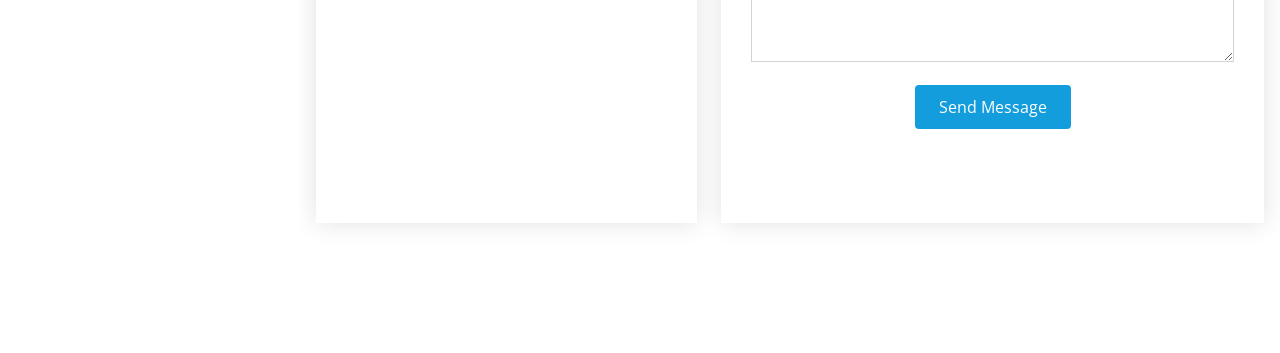
==== commit 464d6361: "Update index.html updated email" ====
--- a/index.html
+++ b/index.html
@@ -116,7 +116,7 @@
                 <ul>
                   <!-- <li><i class="icofont-rounded-right"></i> <strong>Age:</strong> 24</li> -->
                   <li><i class="icofont-rounded-right"></i> <strong>Degree:</strong> B.S. Electrical Engineering</li>
-                  <li><i class="icofont-rounded-right"></i> <strong>Email:</strong> liuy0311@ufl.edu</li>
+                  <li><i class="icofont-rounded-right"></i> <strong>Email:</strong> yuliu1996@yahoo.com</li>
                   <li><i class="icofont-rounded-right"></i> <strong>Freelance:</strong> Available</li>
                 </ul>
               </div>
@@ -265,7 +265,7 @@
               <ul>
                 <li>San Jose, CA</li>
 <!--                 <li>(646) 389 4834</li> -->
-                <li>liuy0311@ufl.edu</li>
+                <li>yuliu1996@yahoo.com</li>
               </ul>
             </div>
 
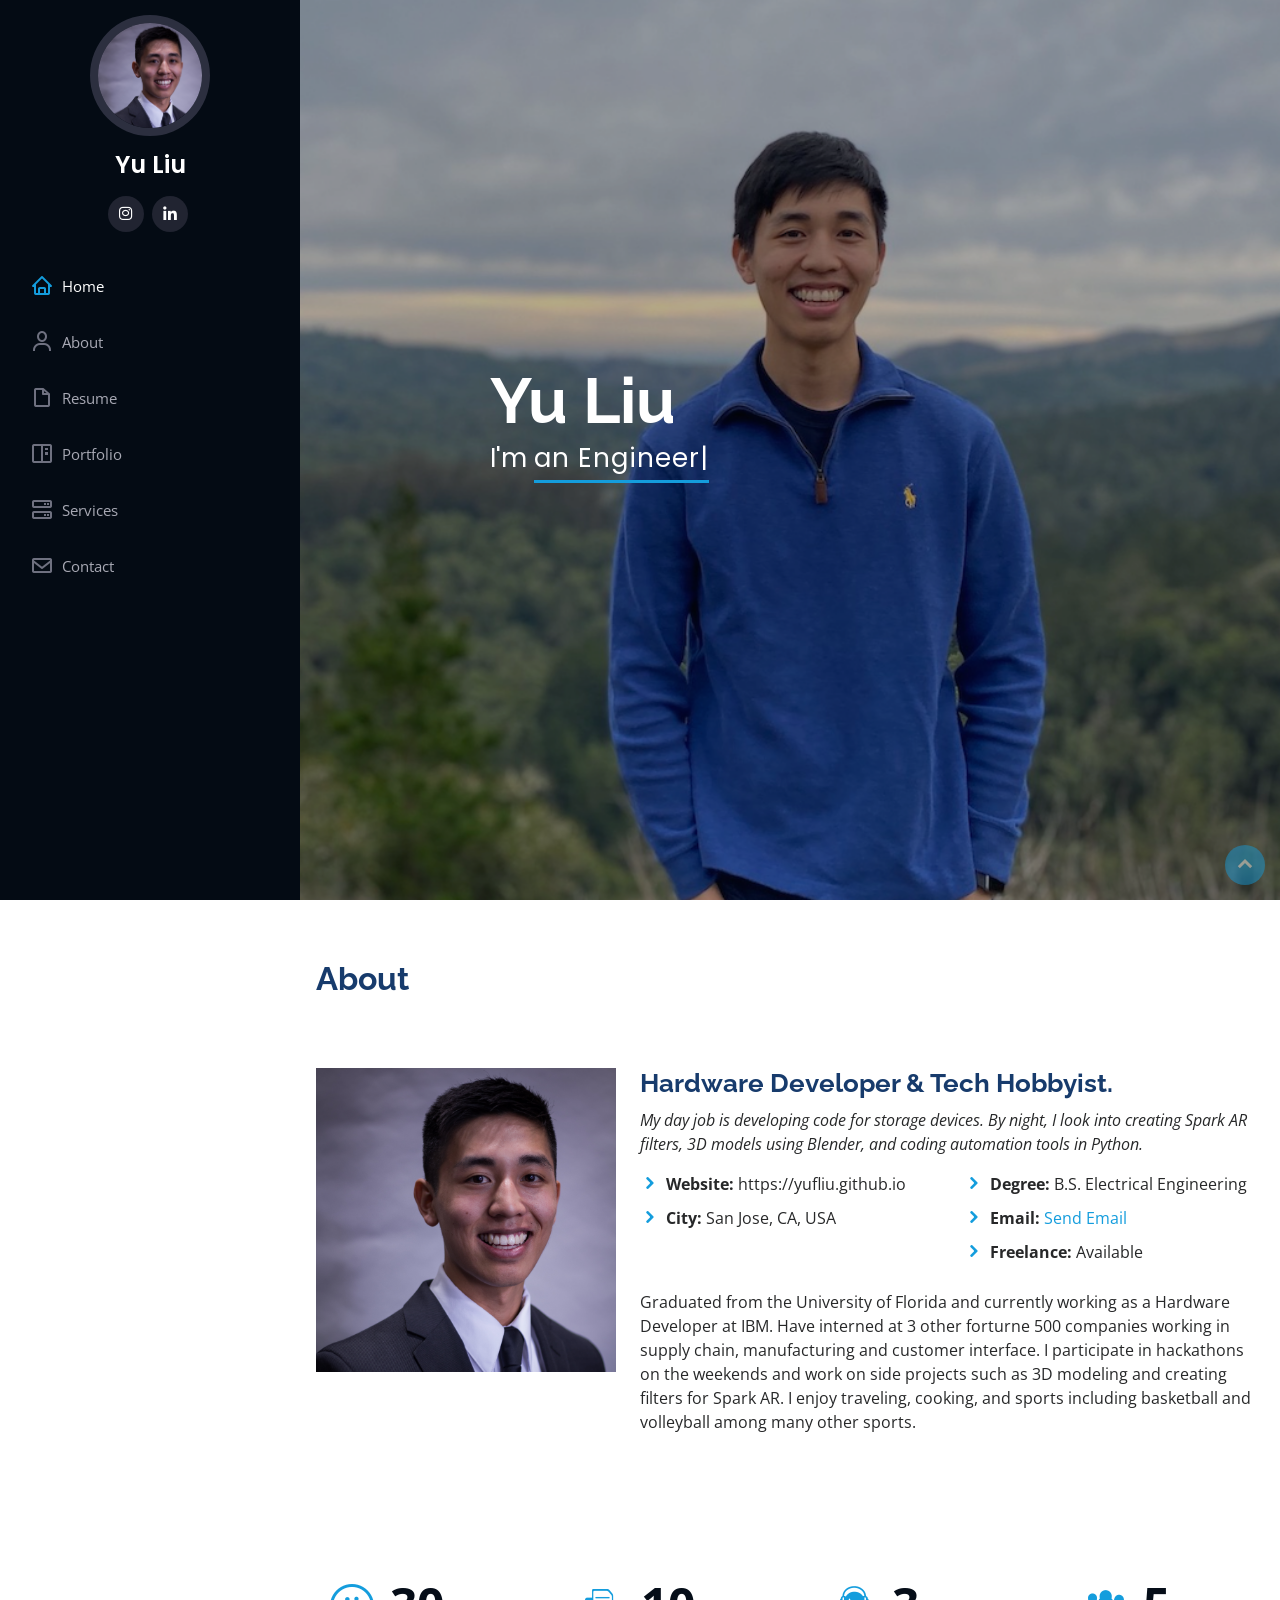
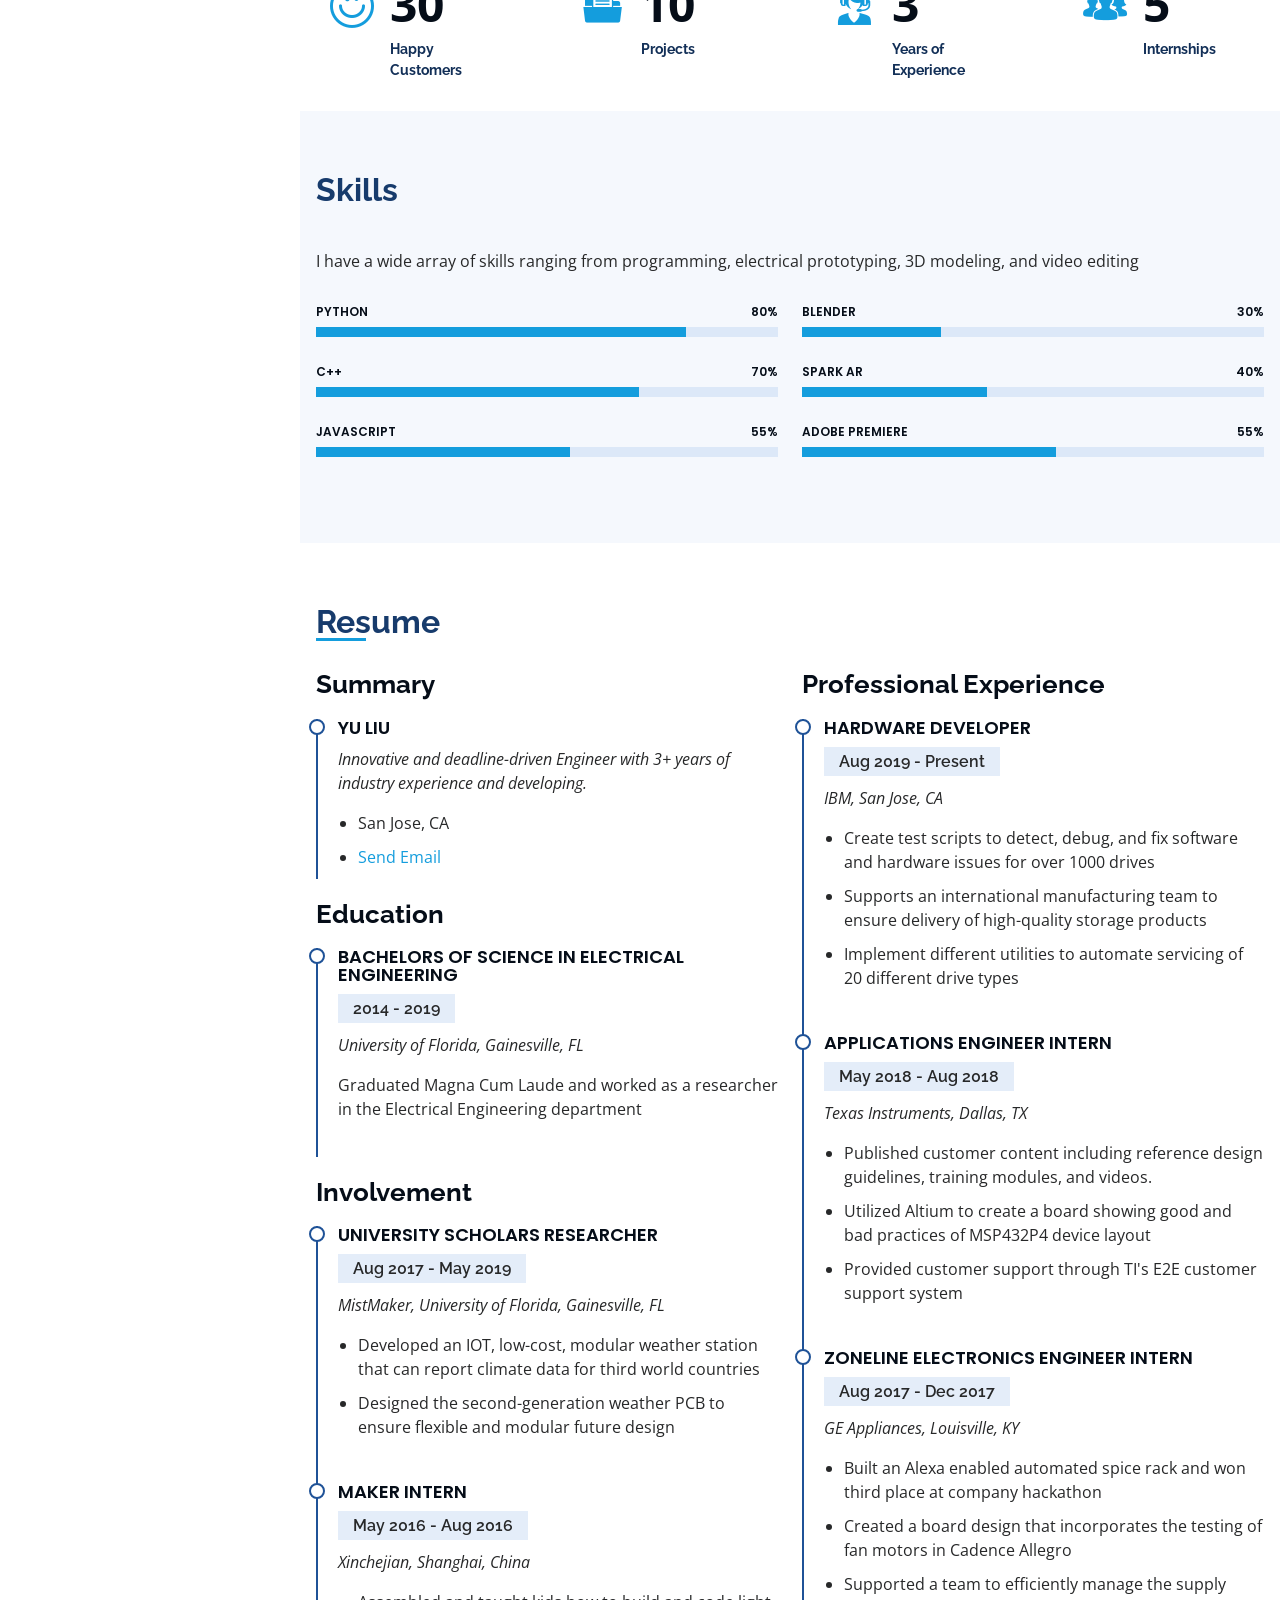
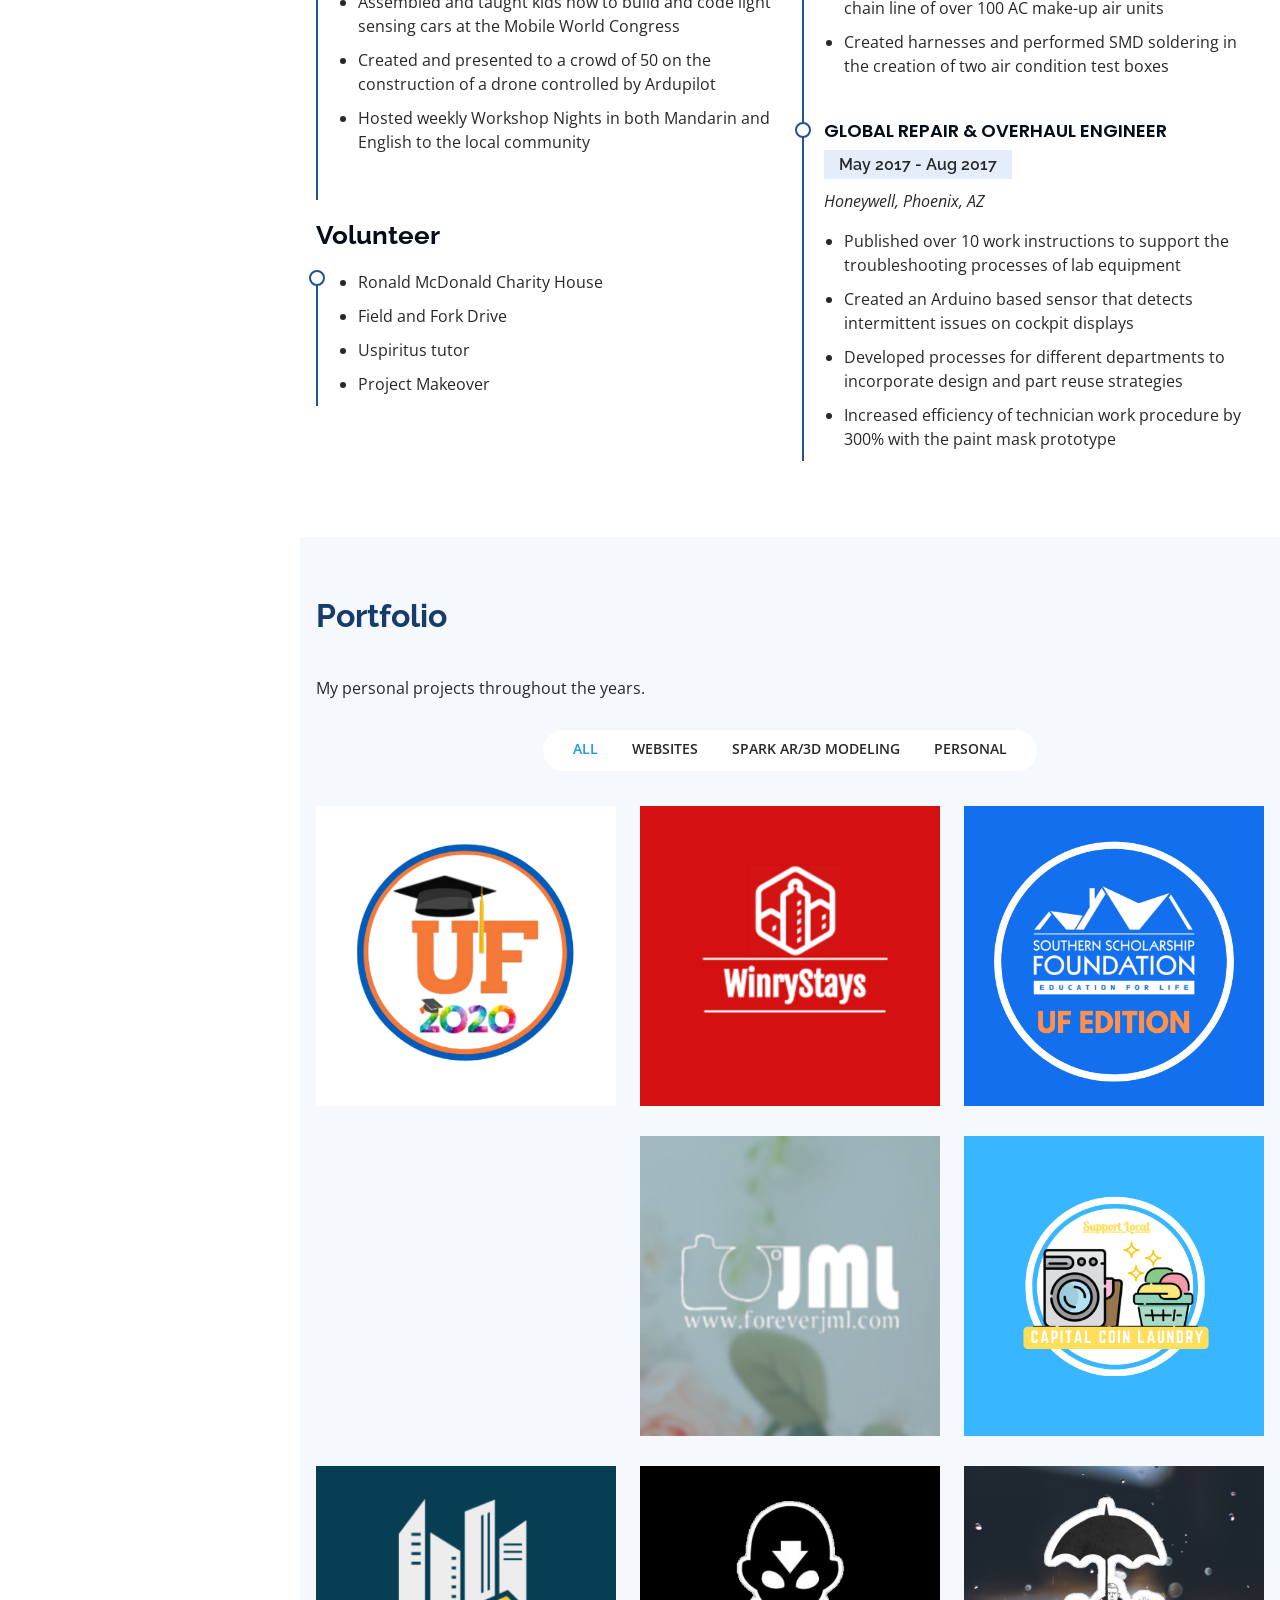
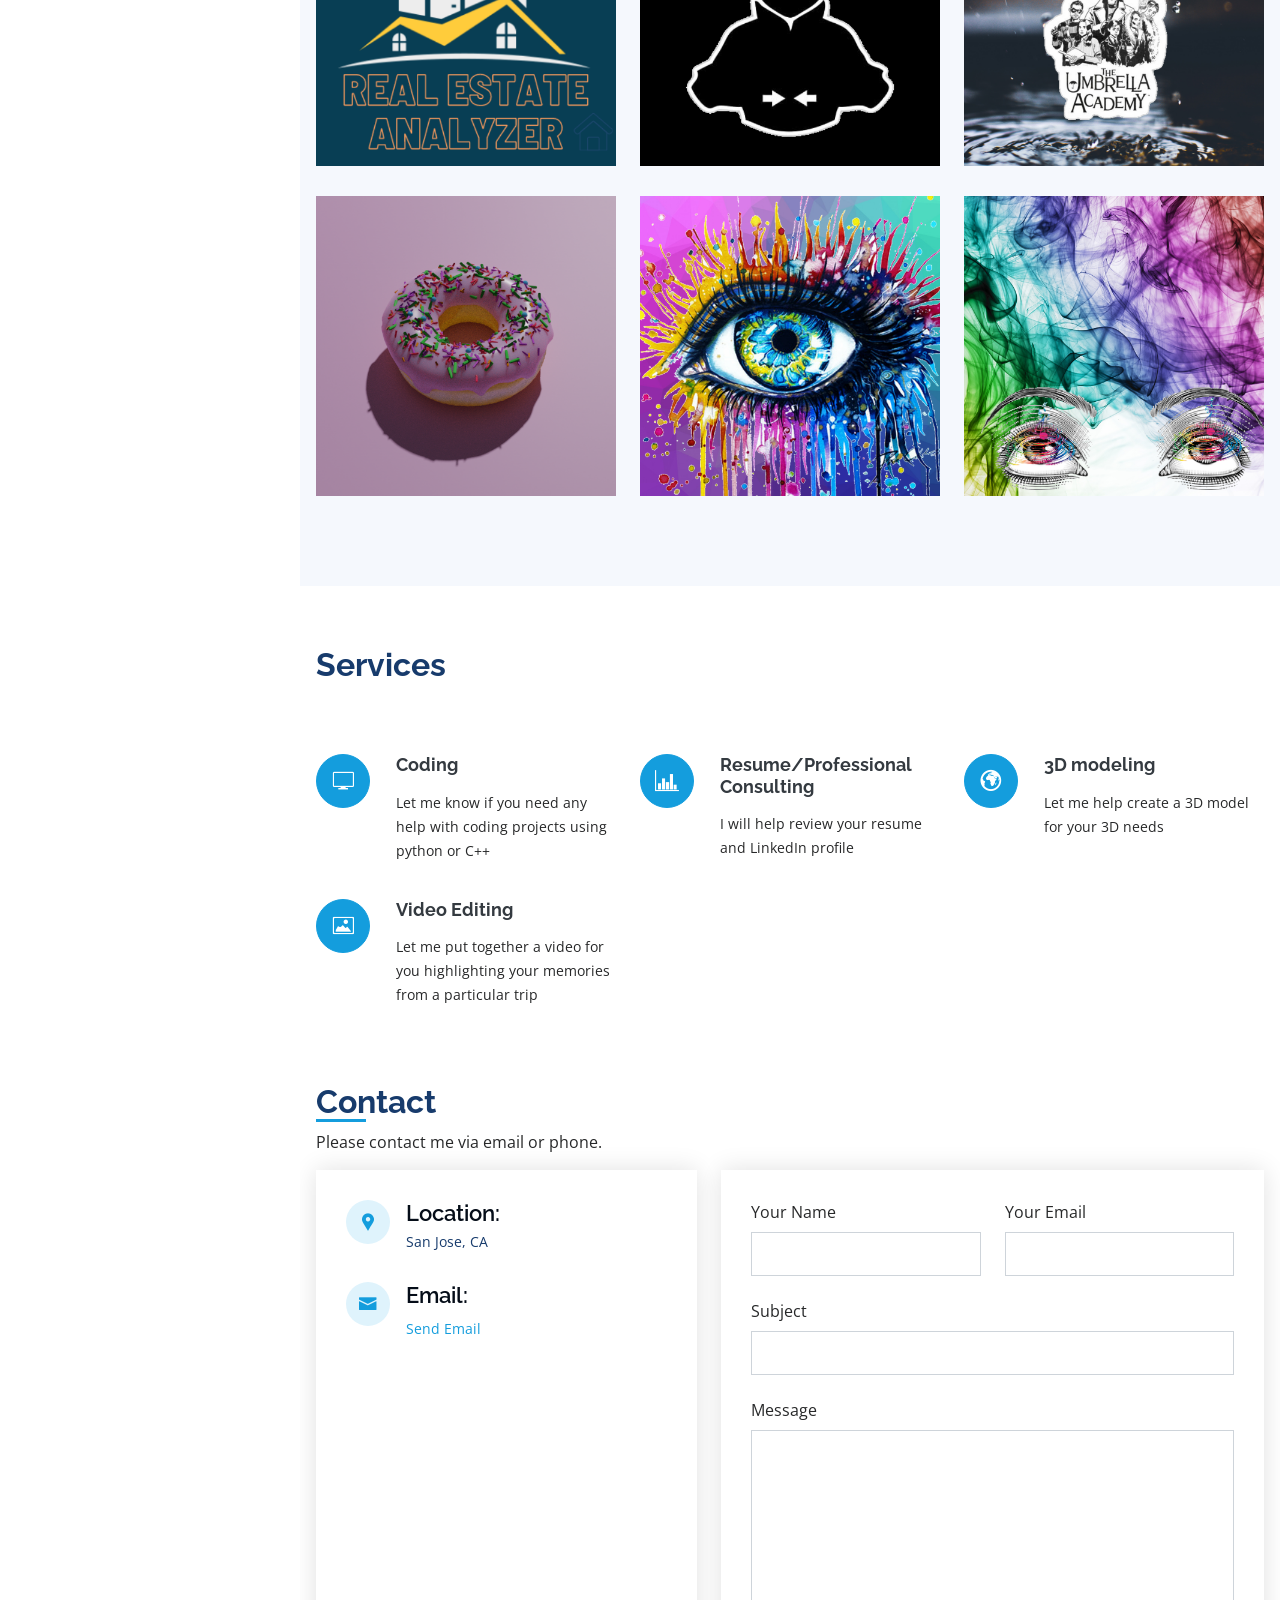
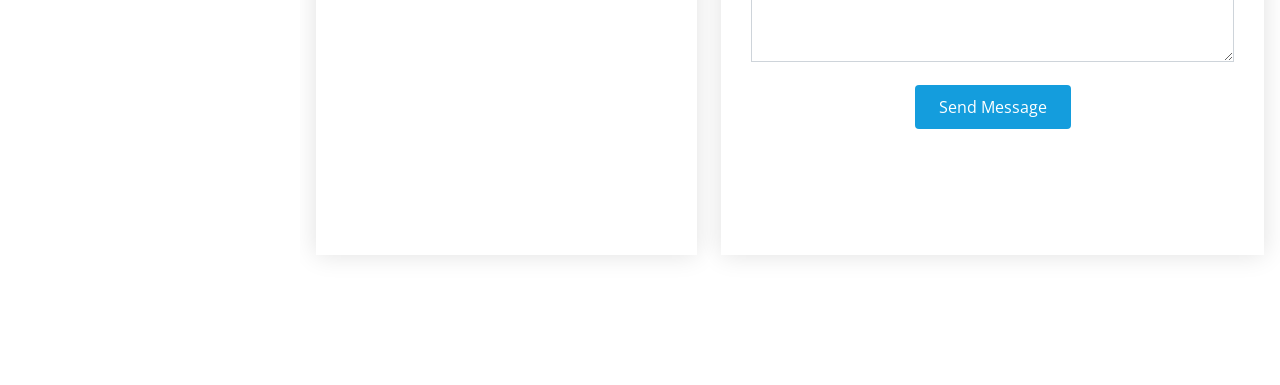
==== commit 3dee1e82: "updated to mailto links for email" ====
--- a/index.html
+++ b/index.html
@@ -106,7 +106,7 @@
             <div class="row">
               <div class="col-lg-6">
                 <ul>
-                  <!-- <li><i class="icofont-rounded-right"></i> <strong>Birthday:</strong> 1 March 1996</li> -->
+
                   <li><i class="icofont-rounded-right"></i> <strong>Website:</strong> https://yufliu.github.io</li>
 <!--                   <li><i class="icofont-rounded-right"></i> <strong>Phone:</strong> +1646 389 4834</li> -->
                   <li><i class="icofont-rounded-right"></i> <strong>City:</strong> San Jose, CA, USA</li>
@@ -116,7 +116,7 @@
                 <ul>
                   <!-- <li><i class="icofont-rounded-right"></i> <strong>Age:</strong> 24</li> -->
                   <li><i class="icofont-rounded-right"></i> <strong>Degree:</strong> B.S. Electrical Engineering</li>
-                  <li><i class="icofont-rounded-right"></i> <strong>Email:</strong> yuliu1996@yahoo.com</li>
+                  <li><i class="icofont-rounded-right"></i> <strong>Email:</strong> <a href="mailto:yuliu1996@yahoo.com">Send Email</a> </li>
                   <li><i class="icofont-rounded-right"></i> <strong>Freelance:</strong> Available</li>
                 </ul>
               </div>
@@ -265,7 +265,7 @@
               <ul>
                 <li>San Jose, CA</li>
 <!--                 <li>(646) 389 4834</li> -->
-                <li>yuliu1996@yahoo.com</li>
+                <li><a href="mailto:yuliu1996@yahoo.com">Send Email</a></li>
               </ul>
             </div>
 
@@ -653,7 +653,7 @@
               <div class="email">
                 <i class="icofont-envelope"></i>
                 <h4>Email:</h4>
-                <a href="yuliu1996@yahoo.com" target="_blank">Click to email me!</a> 
+                <p> <a href="mailto:yuliu1996@yahoo.com">Send Email</a> </p>
               </div>
 
                 <!-- Taken out because I dont want my phone number in here -->
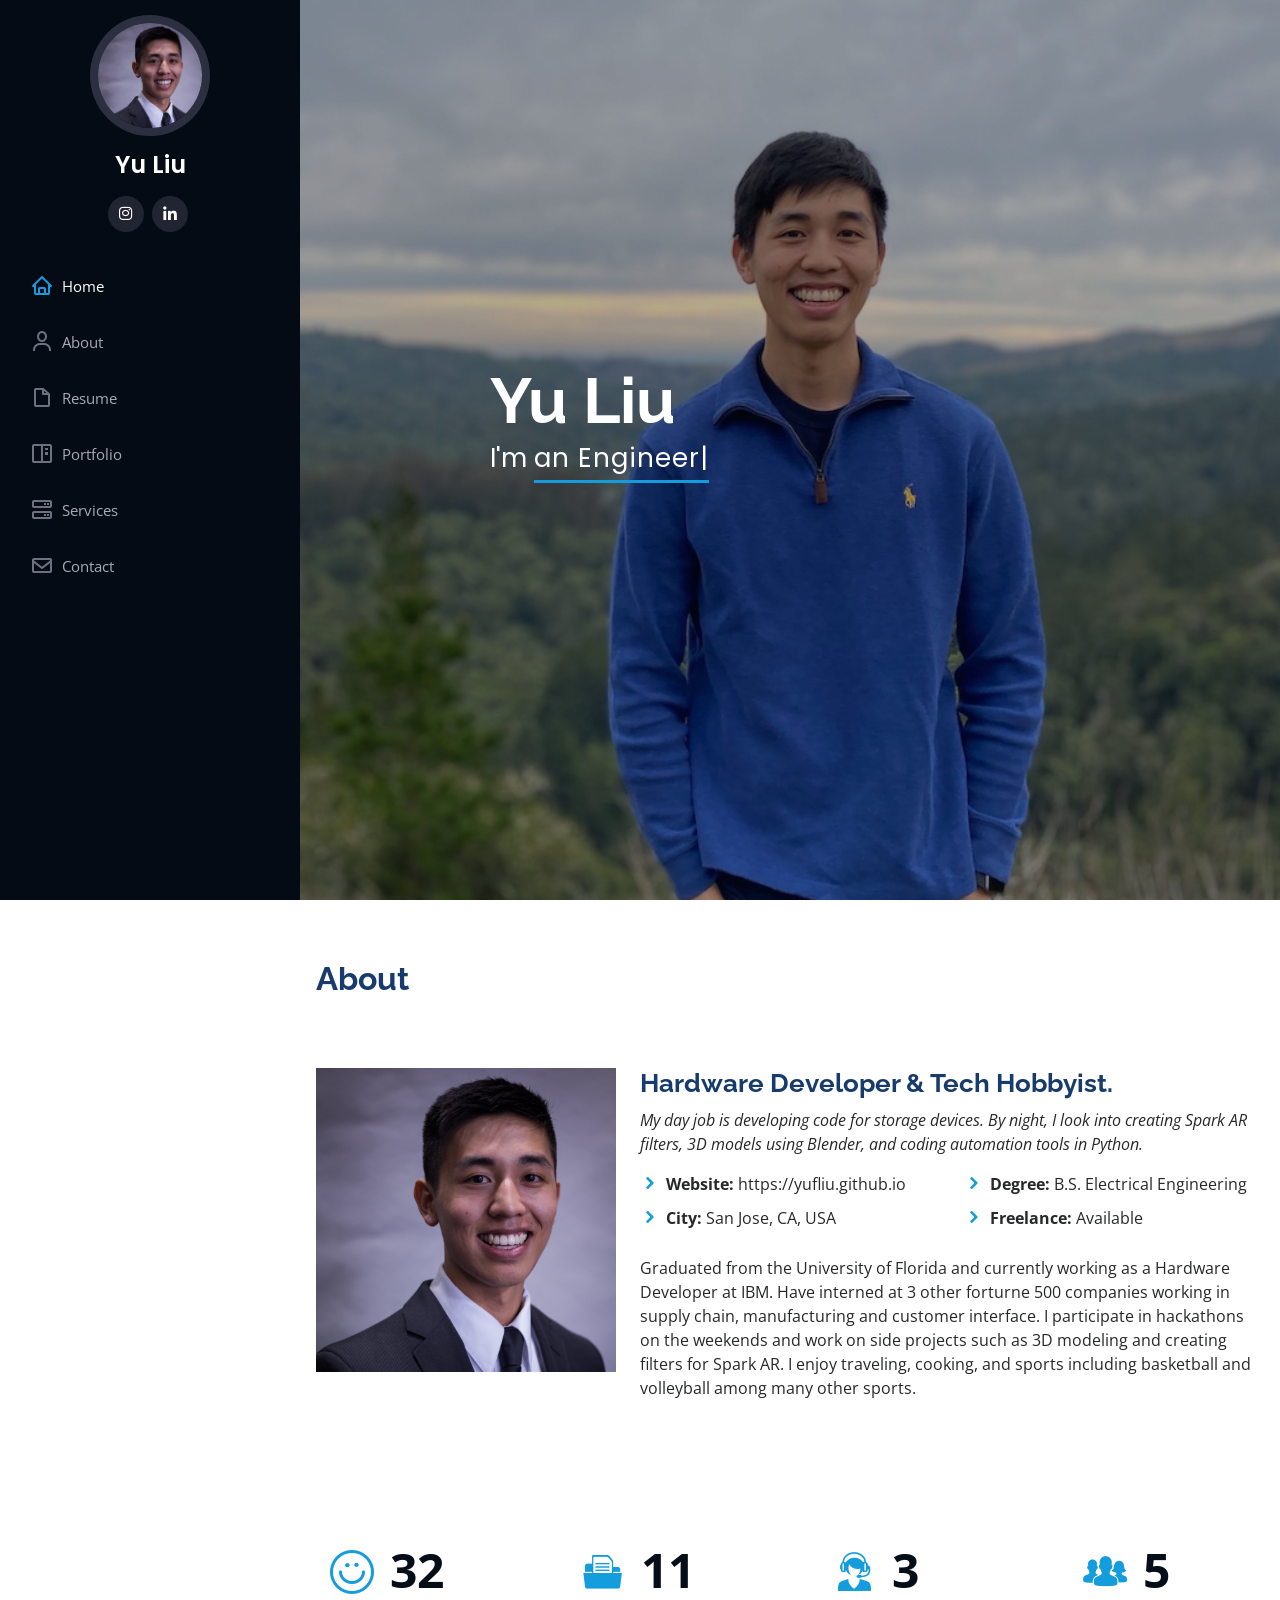
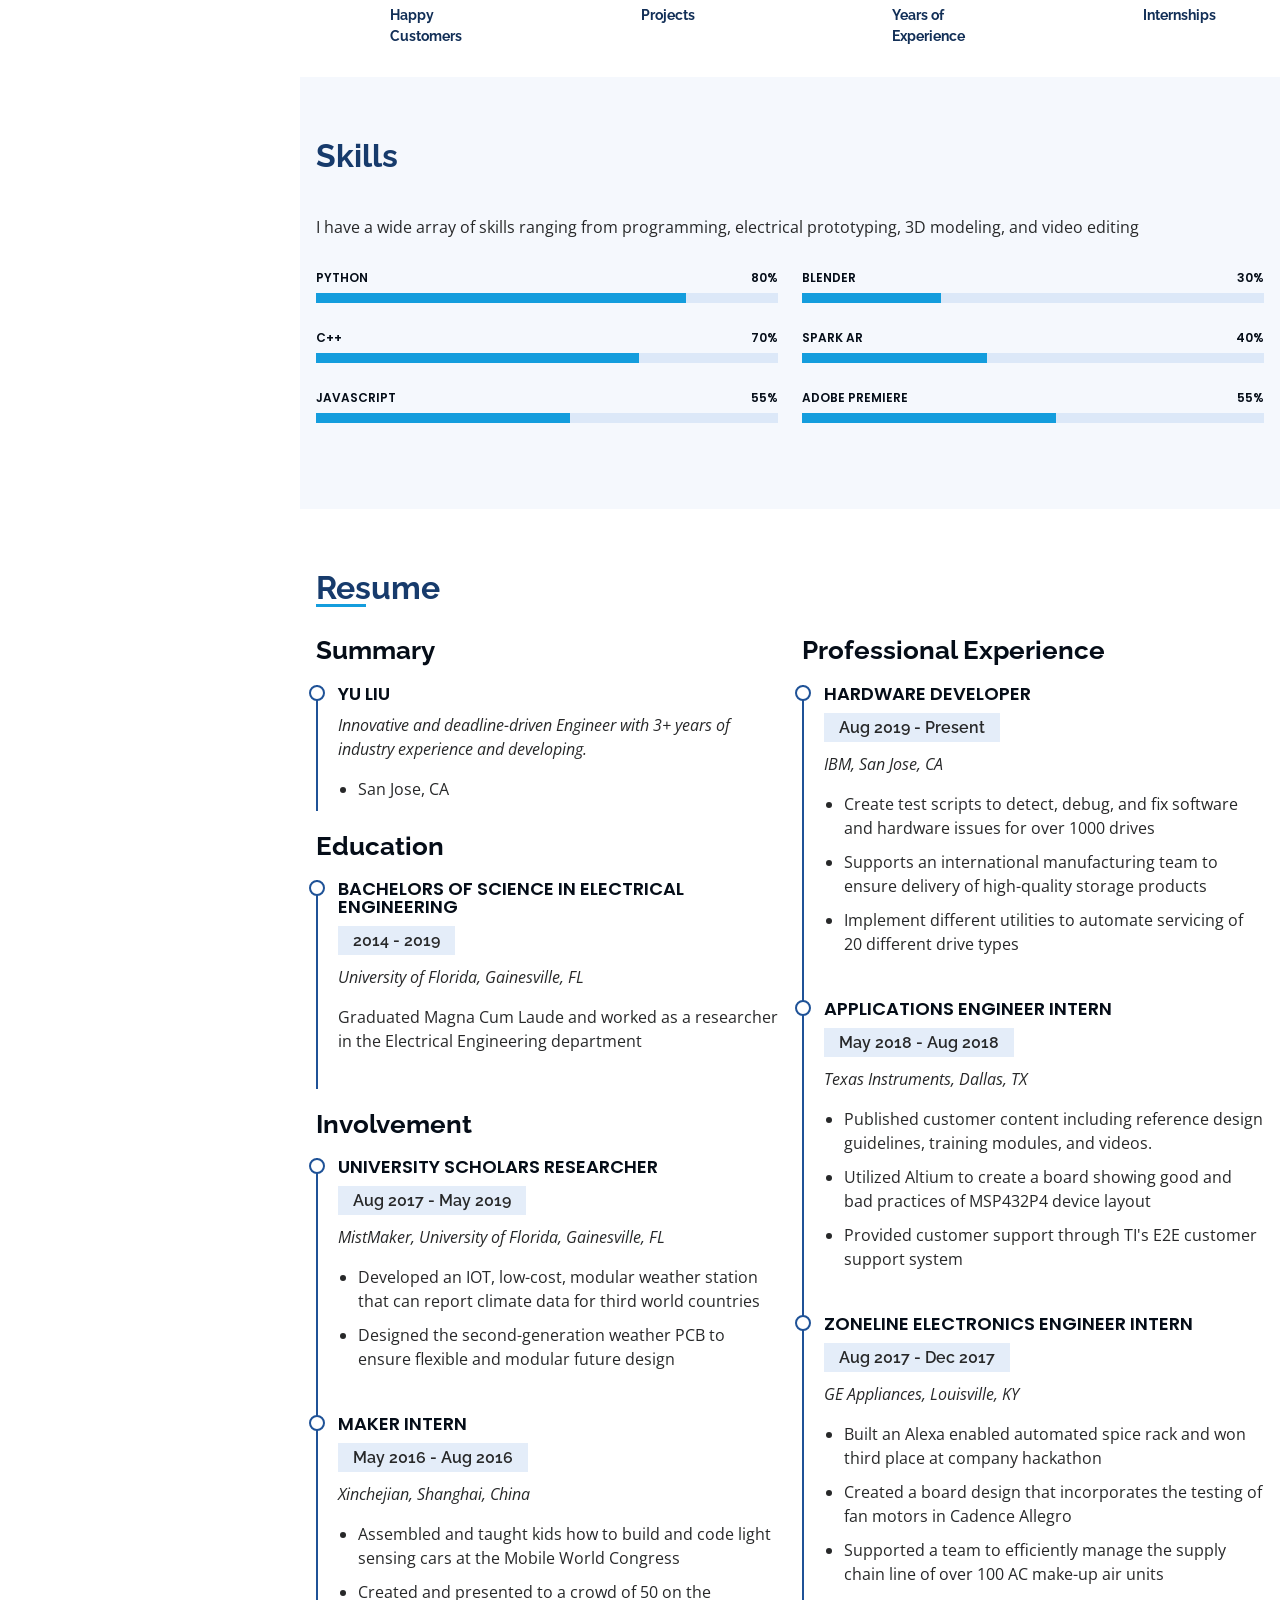
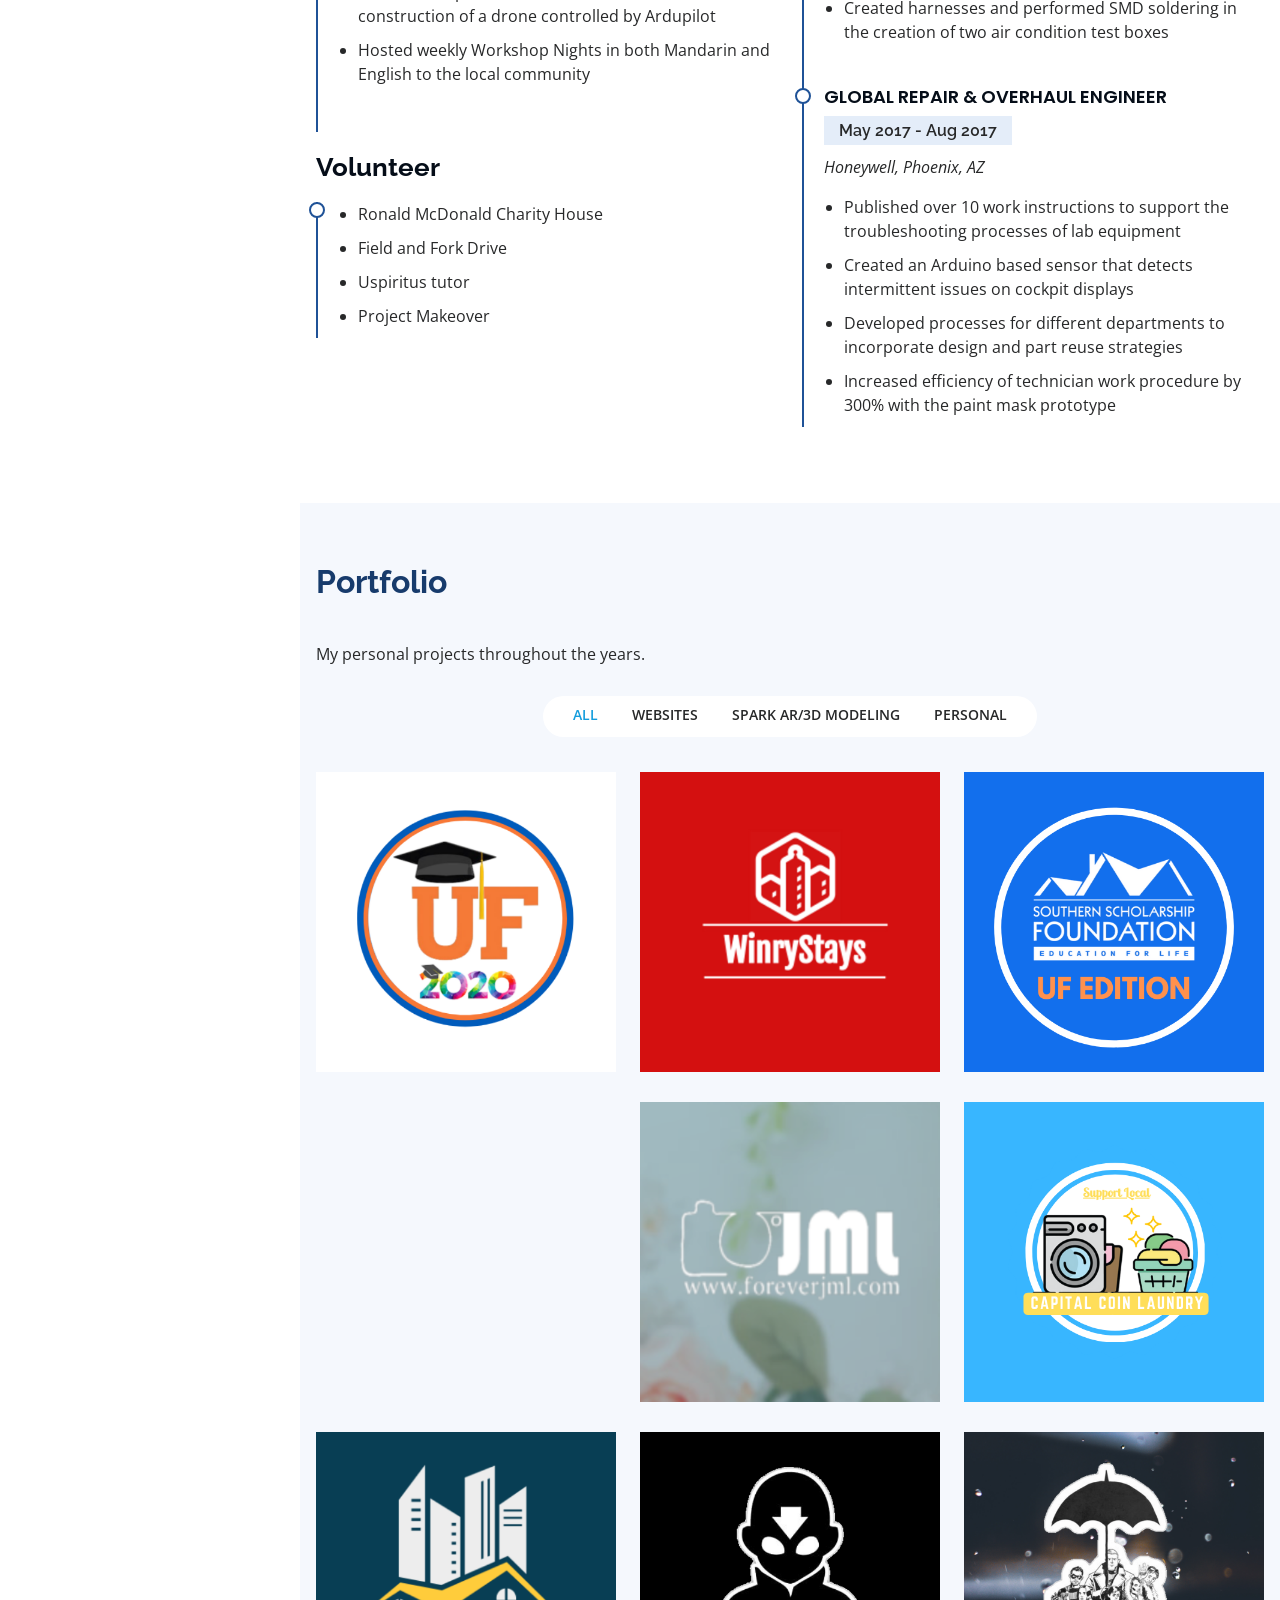
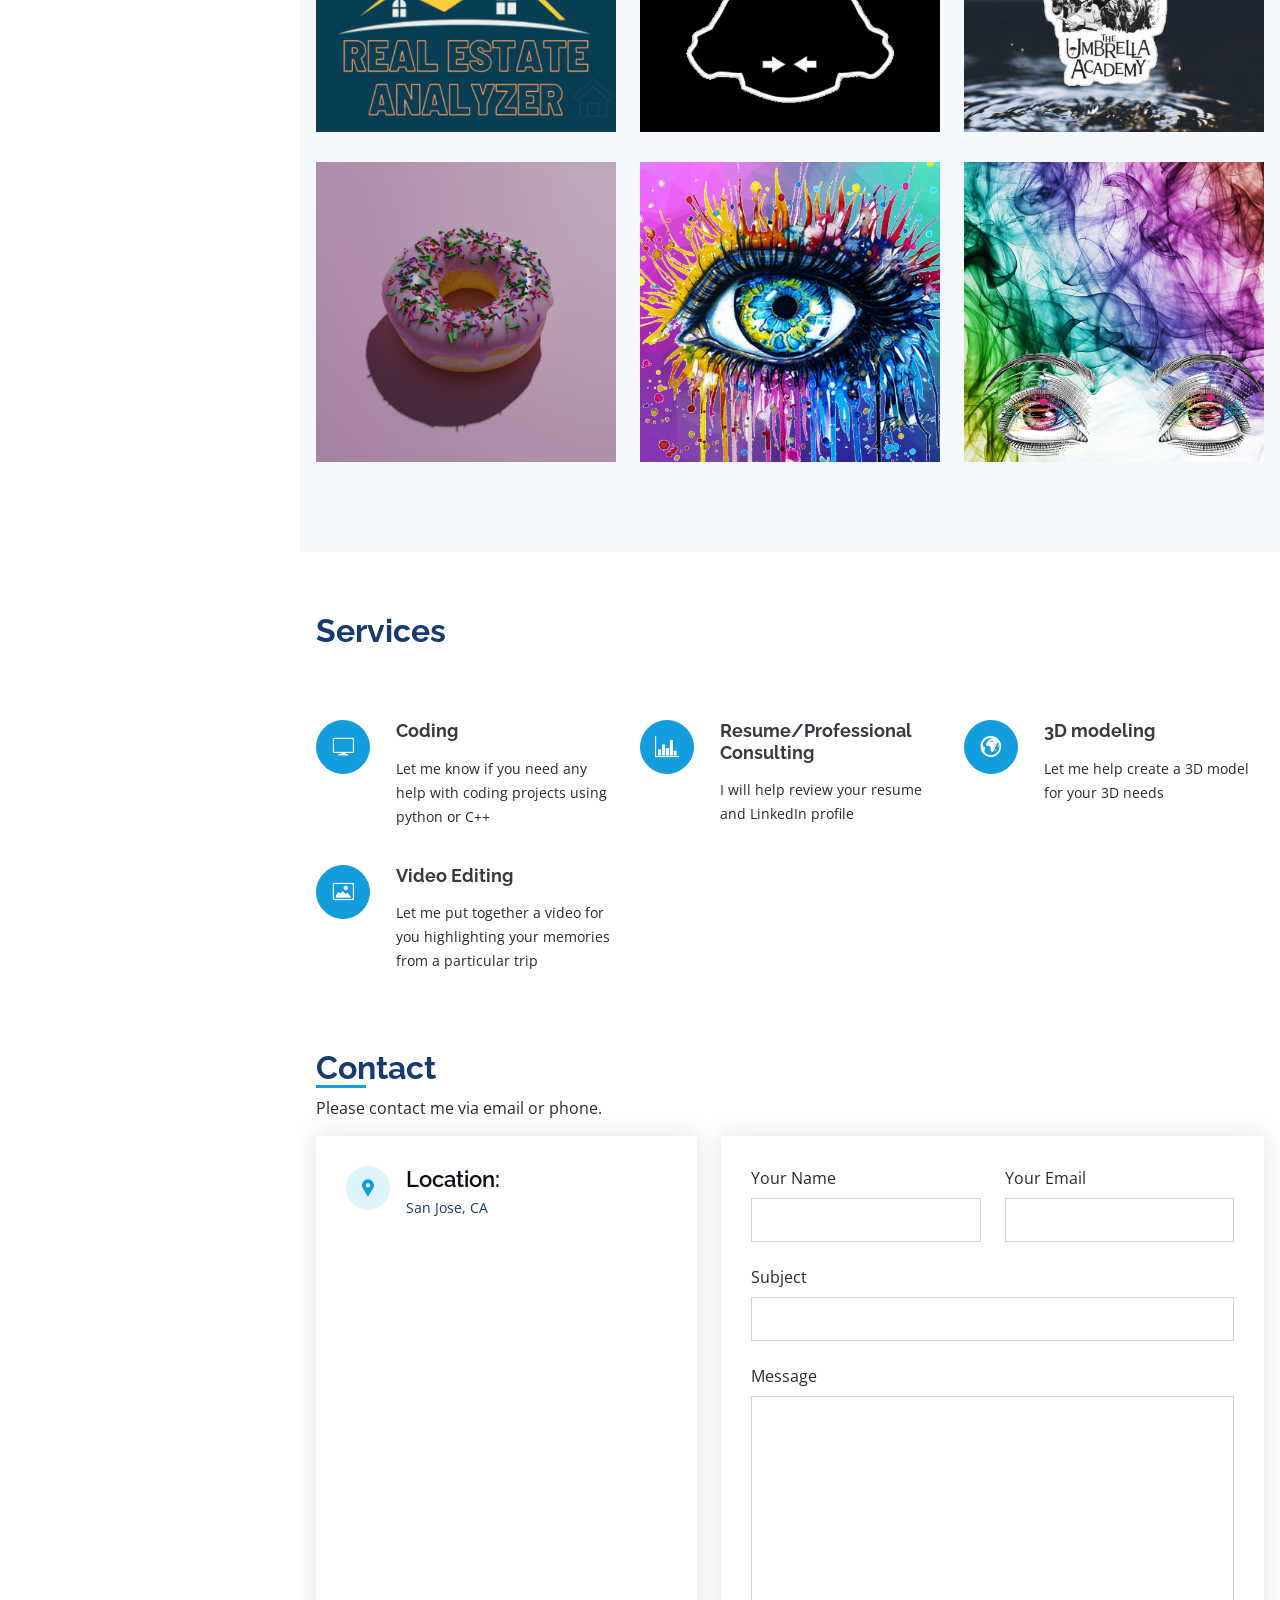
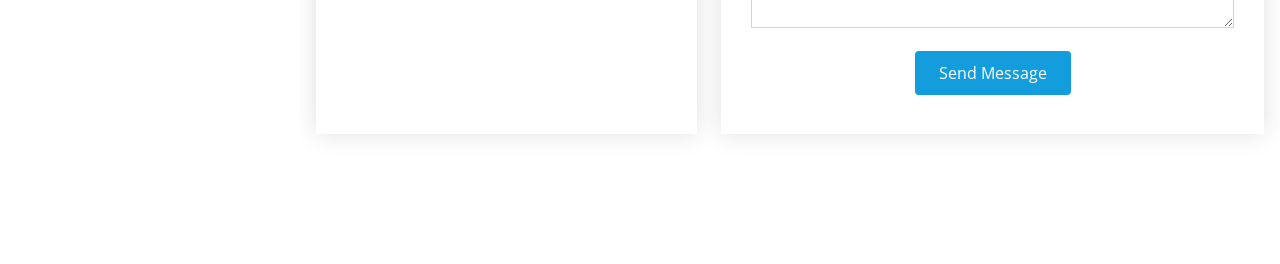
==== commit 4e1c6710: "took out email commented it out" ====
--- a/index.html
+++ b/index.html
@@ -116,7 +116,7 @@
                 <ul>
                   <!-- <li><i class="icofont-rounded-right"></i> <strong>Age:</strong> 24</li> -->
                   <li><i class="icofont-rounded-right"></i> <strong>Degree:</strong> B.S. Electrical Engineering</li>
-                  <li><i class="icofont-rounded-right"></i> <strong>Email:</strong> <a href="mailto:yuliu1996@yahoo.com">Send Email</a> </li>
+<!--                   <li><i class="icofont-rounded-right"></i> <strong>Email:</strong> <a href="mailto:yuliu1996@yahoo.com">Send Email</a> </li> -->
                   <li><i class="icofont-rounded-right"></i> <strong>Freelance:</strong> Available</li>
                 </ul>
               </div>
@@ -264,8 +264,7 @@
               <p><em>Innovative and deadline-driven Engineer with 3+ years of industry experience  and developing.</em></p>
               <ul>
                 <li>San Jose, CA</li>
-<!--                 <li>(646) 389 4834</li> -->
-                <li><a href="mailto:yuliu1996@yahoo.com">Send Email</a></li>
+<!--                 <li><a href="mailto:yuliu1996@yahoo.com">Send Email</a></li> -->
               </ul>
             </div>
 
@@ -650,11 +649,11 @@
                 <p>San Jose, CA</p>
               </div>
 
-              <div class="email">
+<!--               <div class="email">
                 <i class="icofont-envelope"></i>
                 <h4>Email:</h4>
                 <p> <a href="mailto:yuliu1996@yahoo.com">Send Email</a> </p>
-              </div>
+              </div> -->
 
                 <!-- Taken out because I dont want my phone number in here -->
               <!-- <div class="phone">
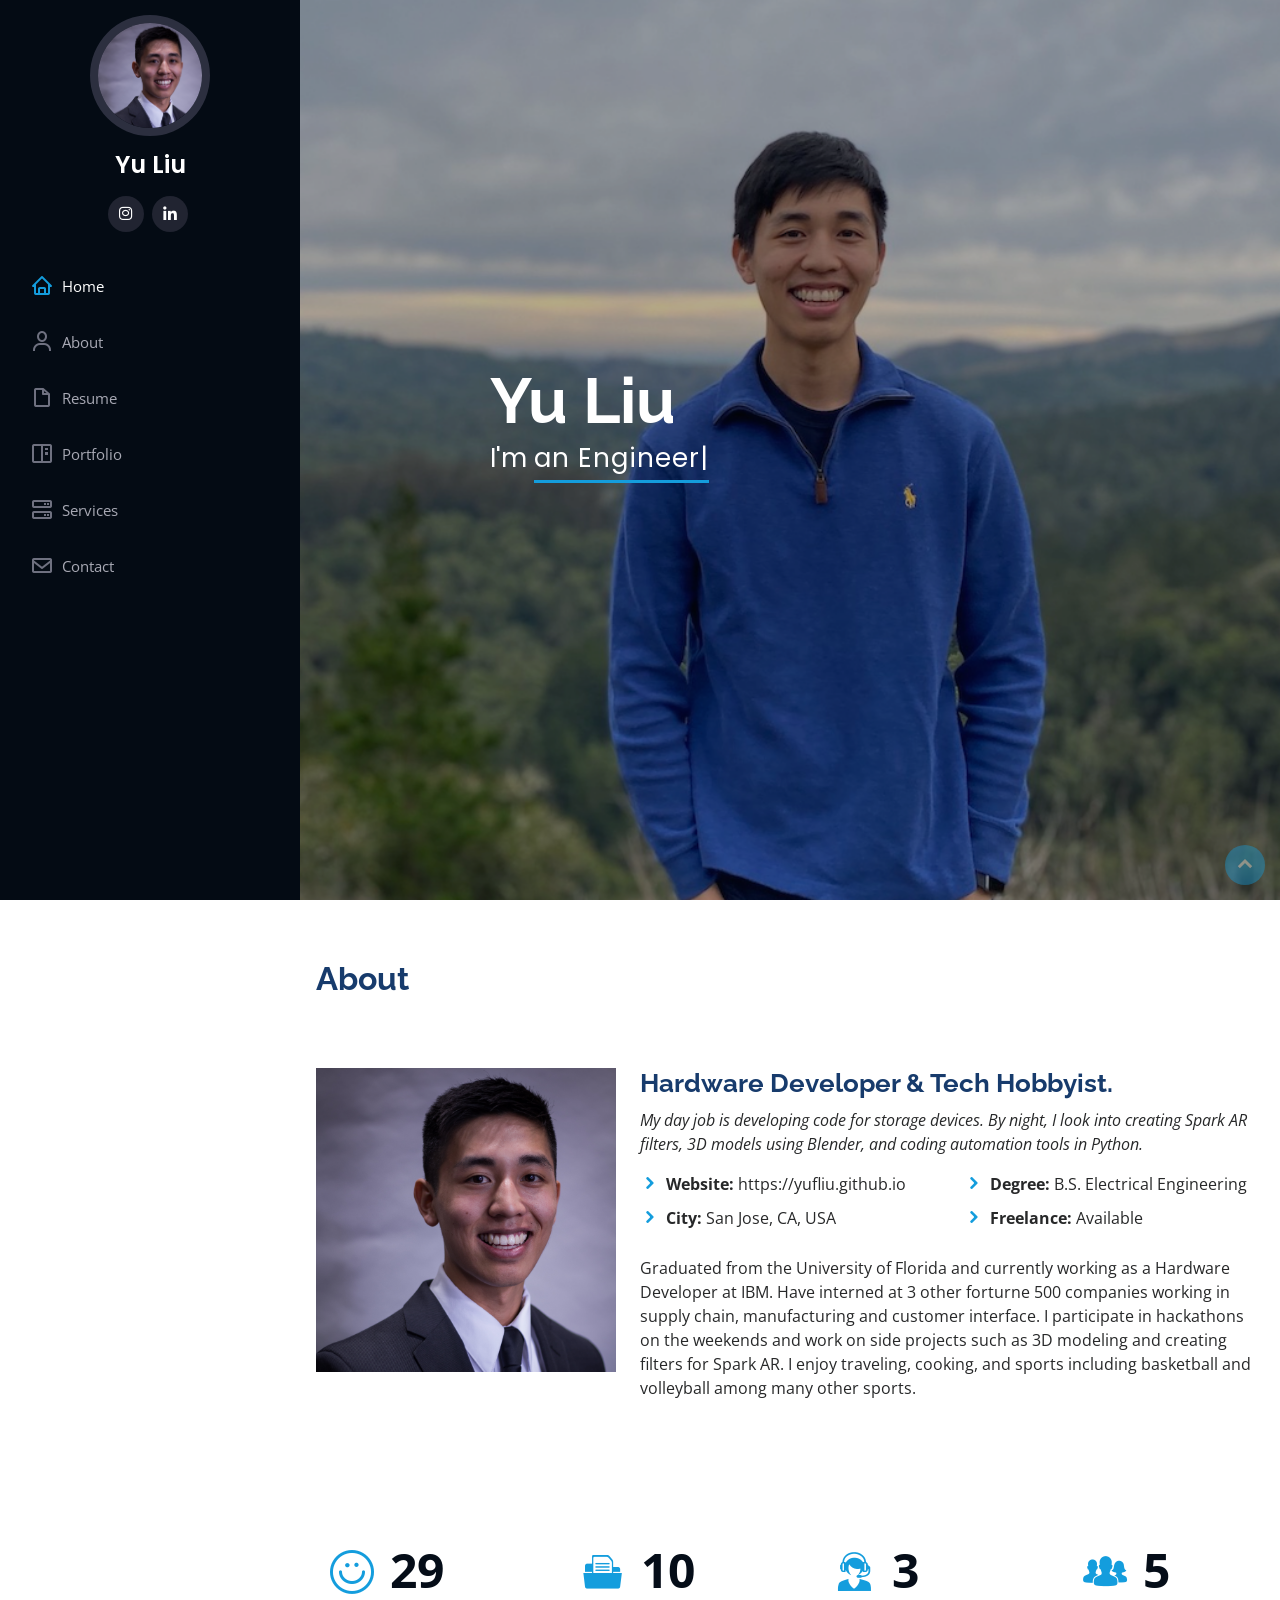
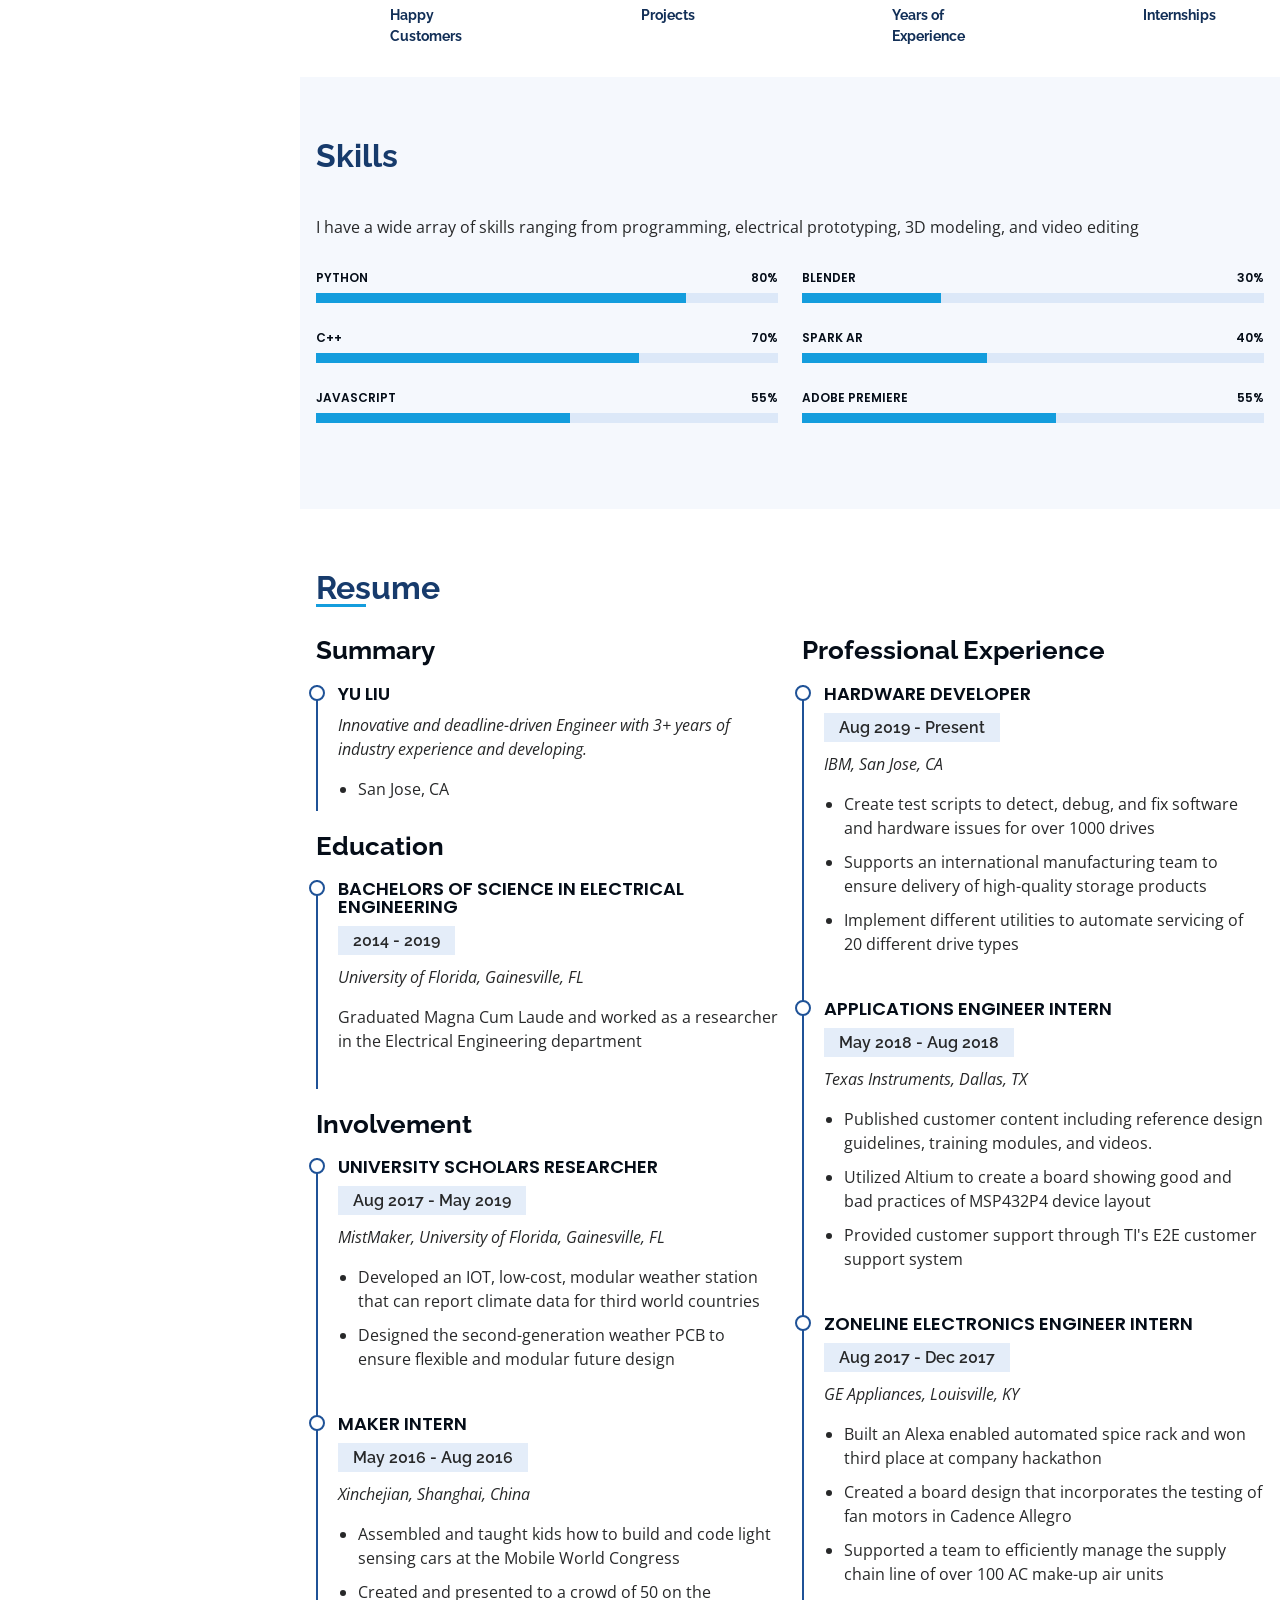
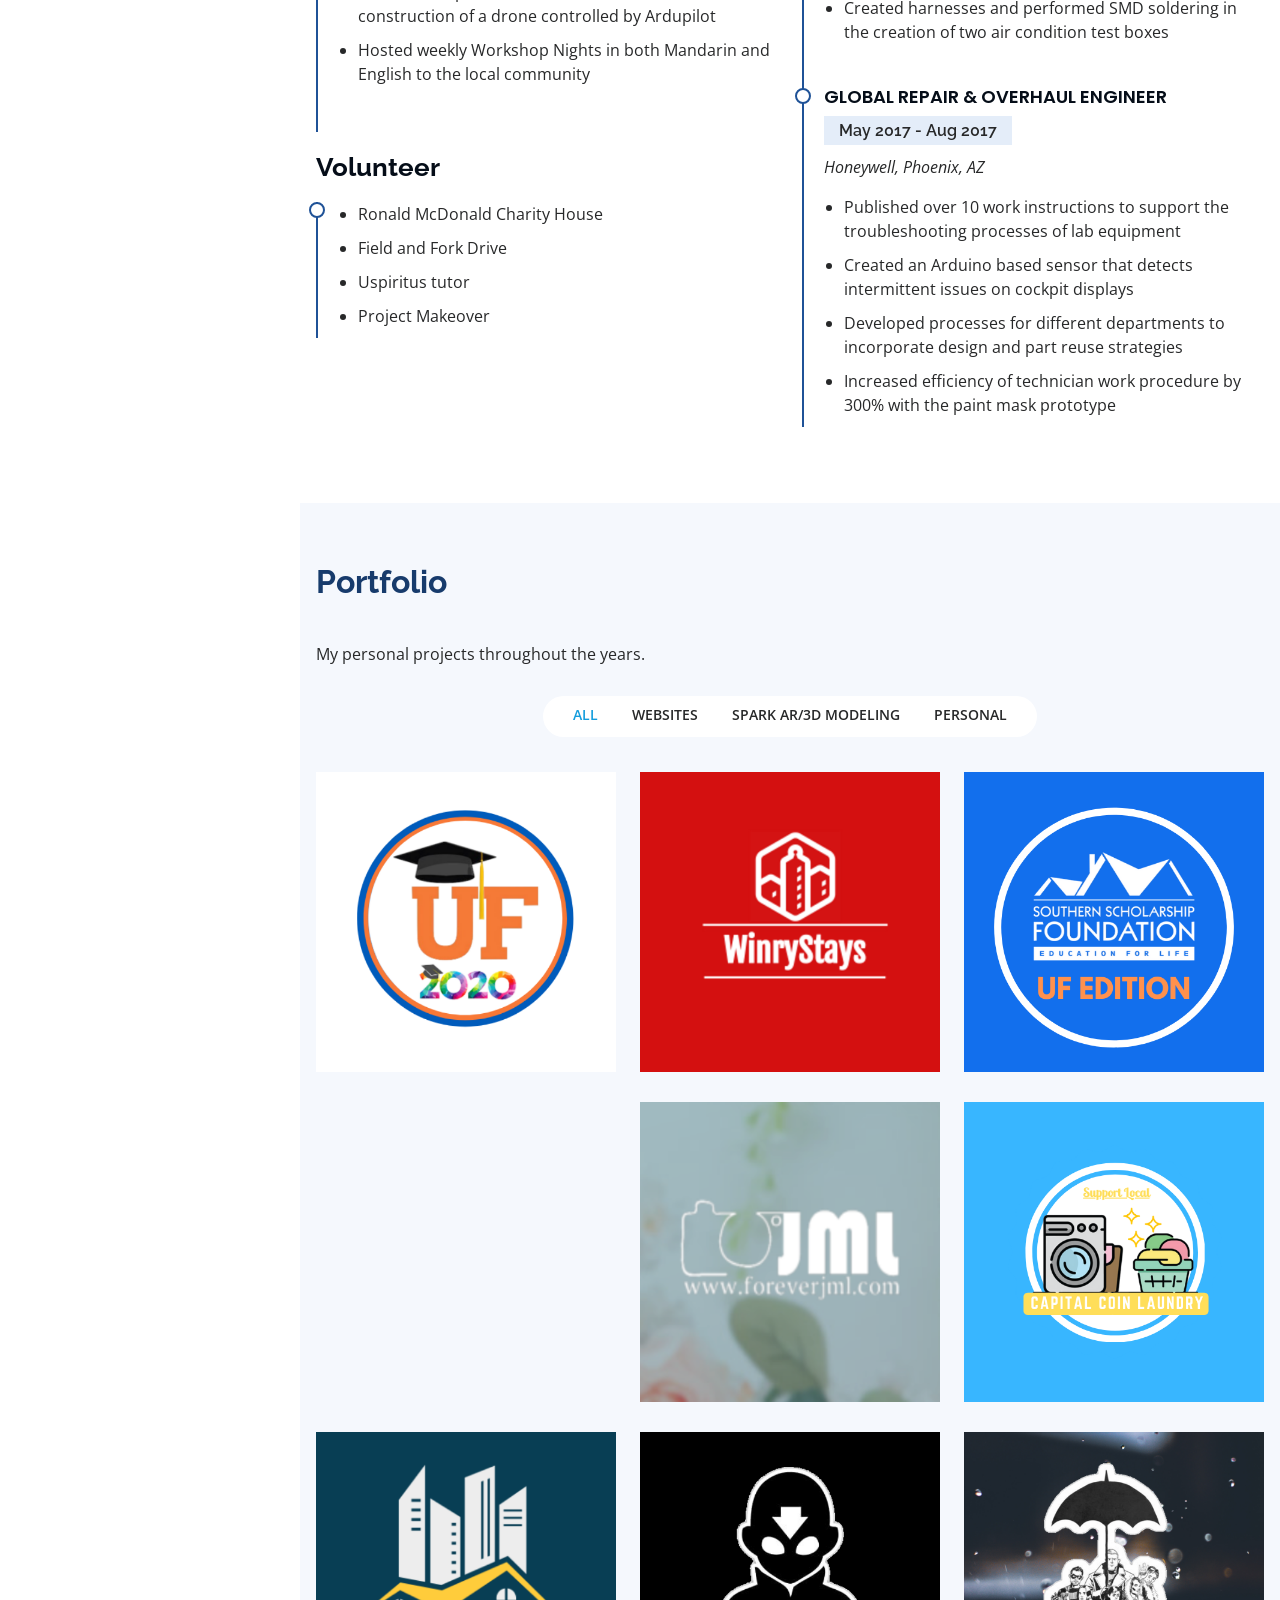
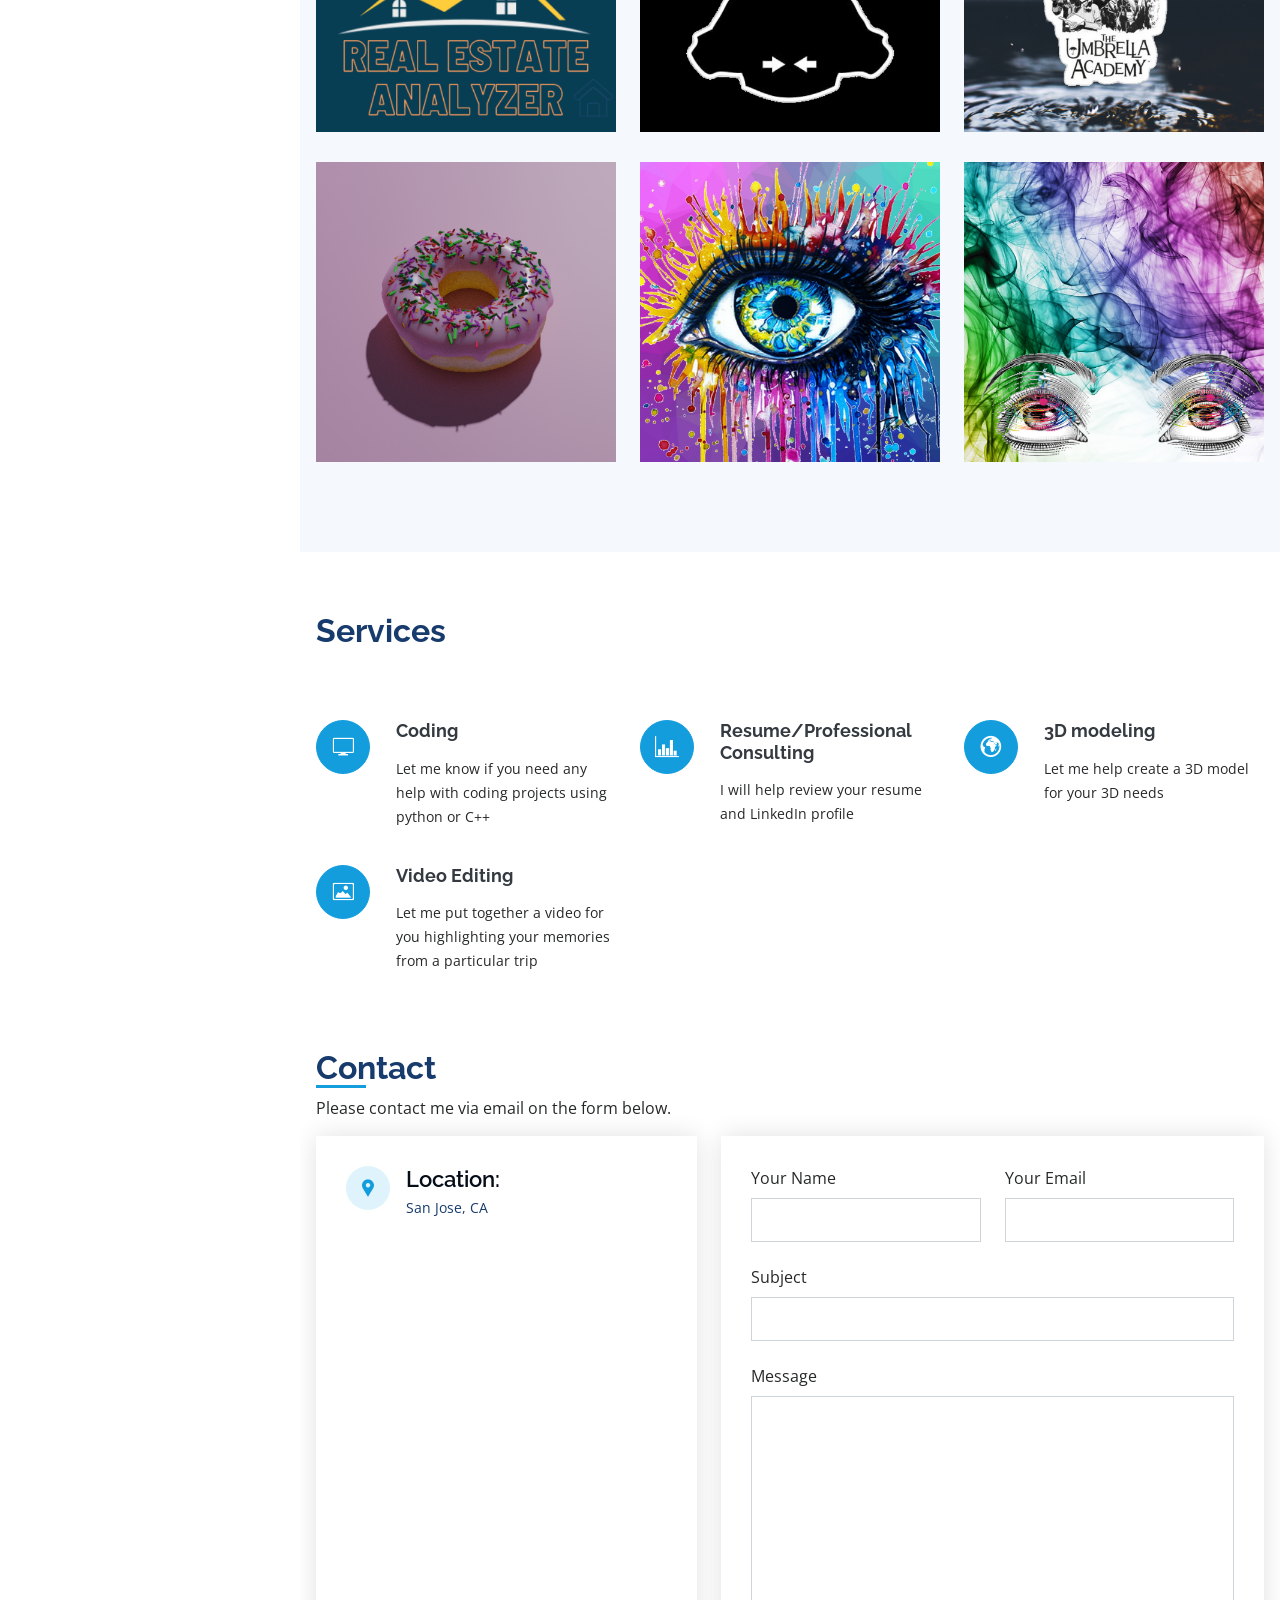
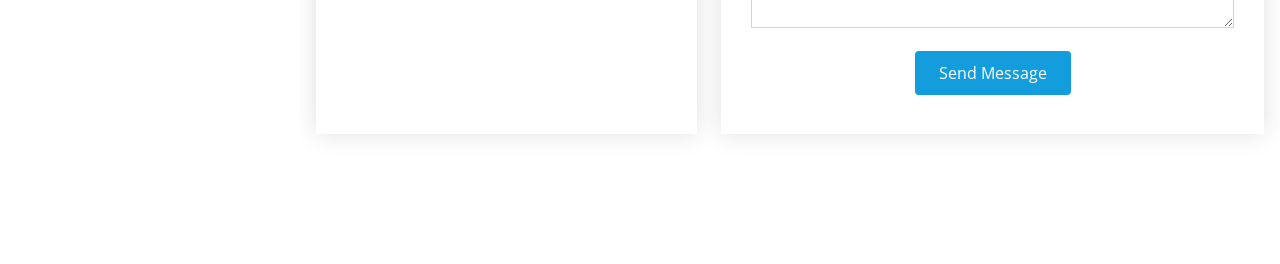
==== commit 14ae621c: "Contact me change Please contact me via email on the form below" ====
--- a/index.html
+++ b/index.html
@@ -636,7 +636,7 @@
 
         <div class="section-title2">
           <h2>Contact</h2>
-          <p>Please contact me via email or phone.</p>
+          <p>Please contact me via email on the form below.</p>
         </div>
 
         <div class="row" data-aos="fade-in">
